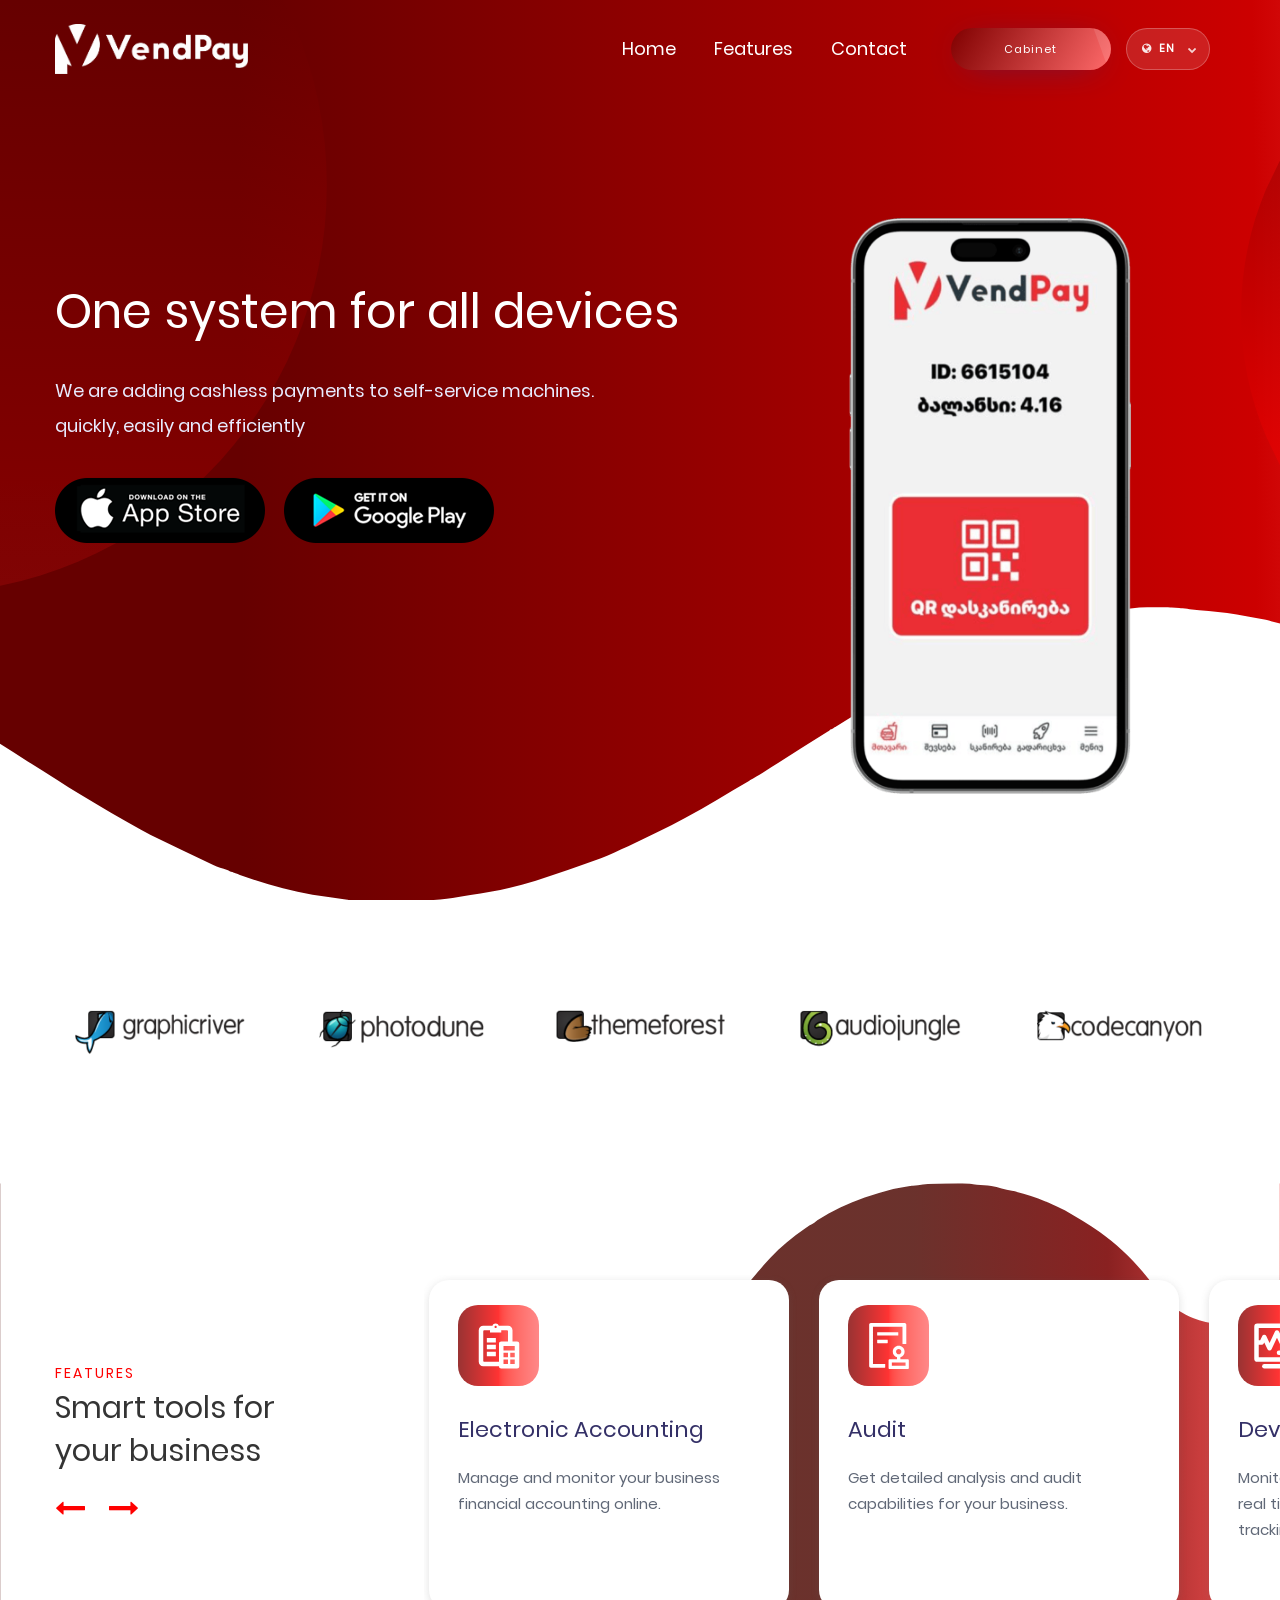
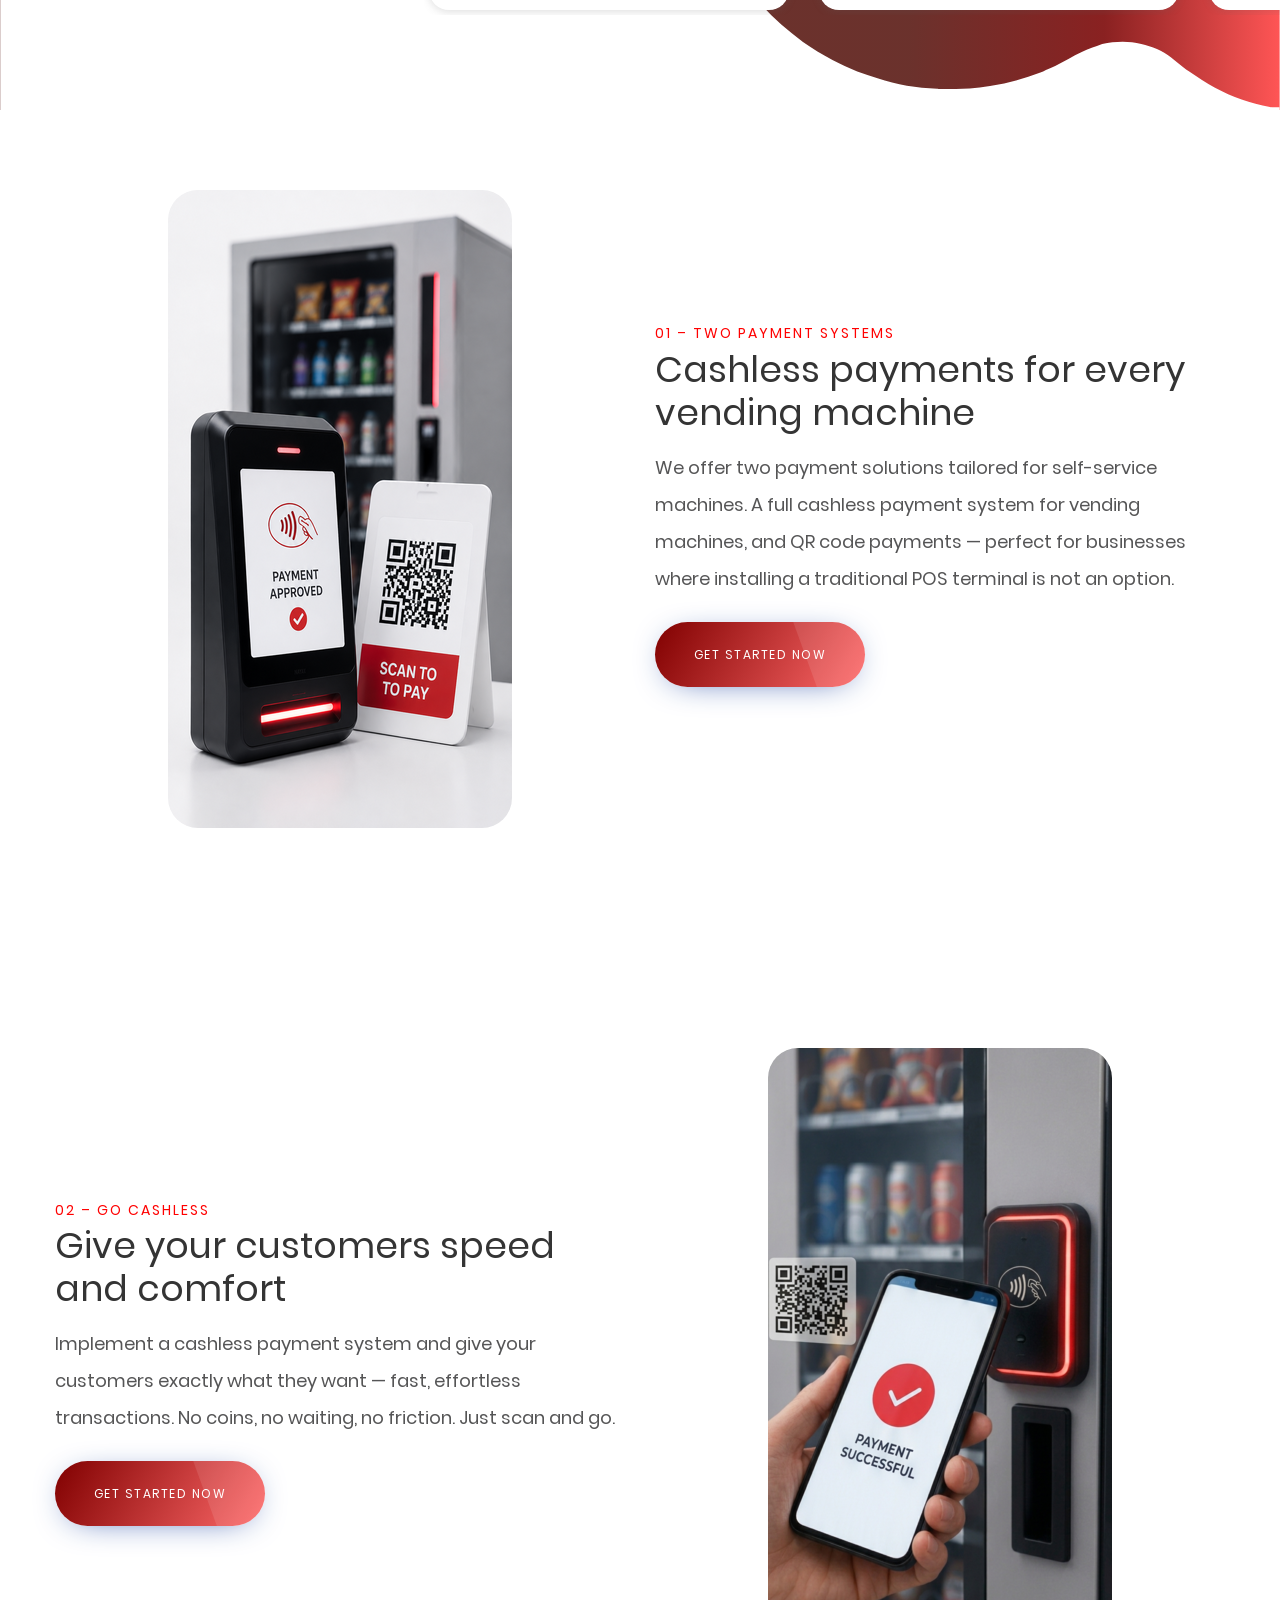
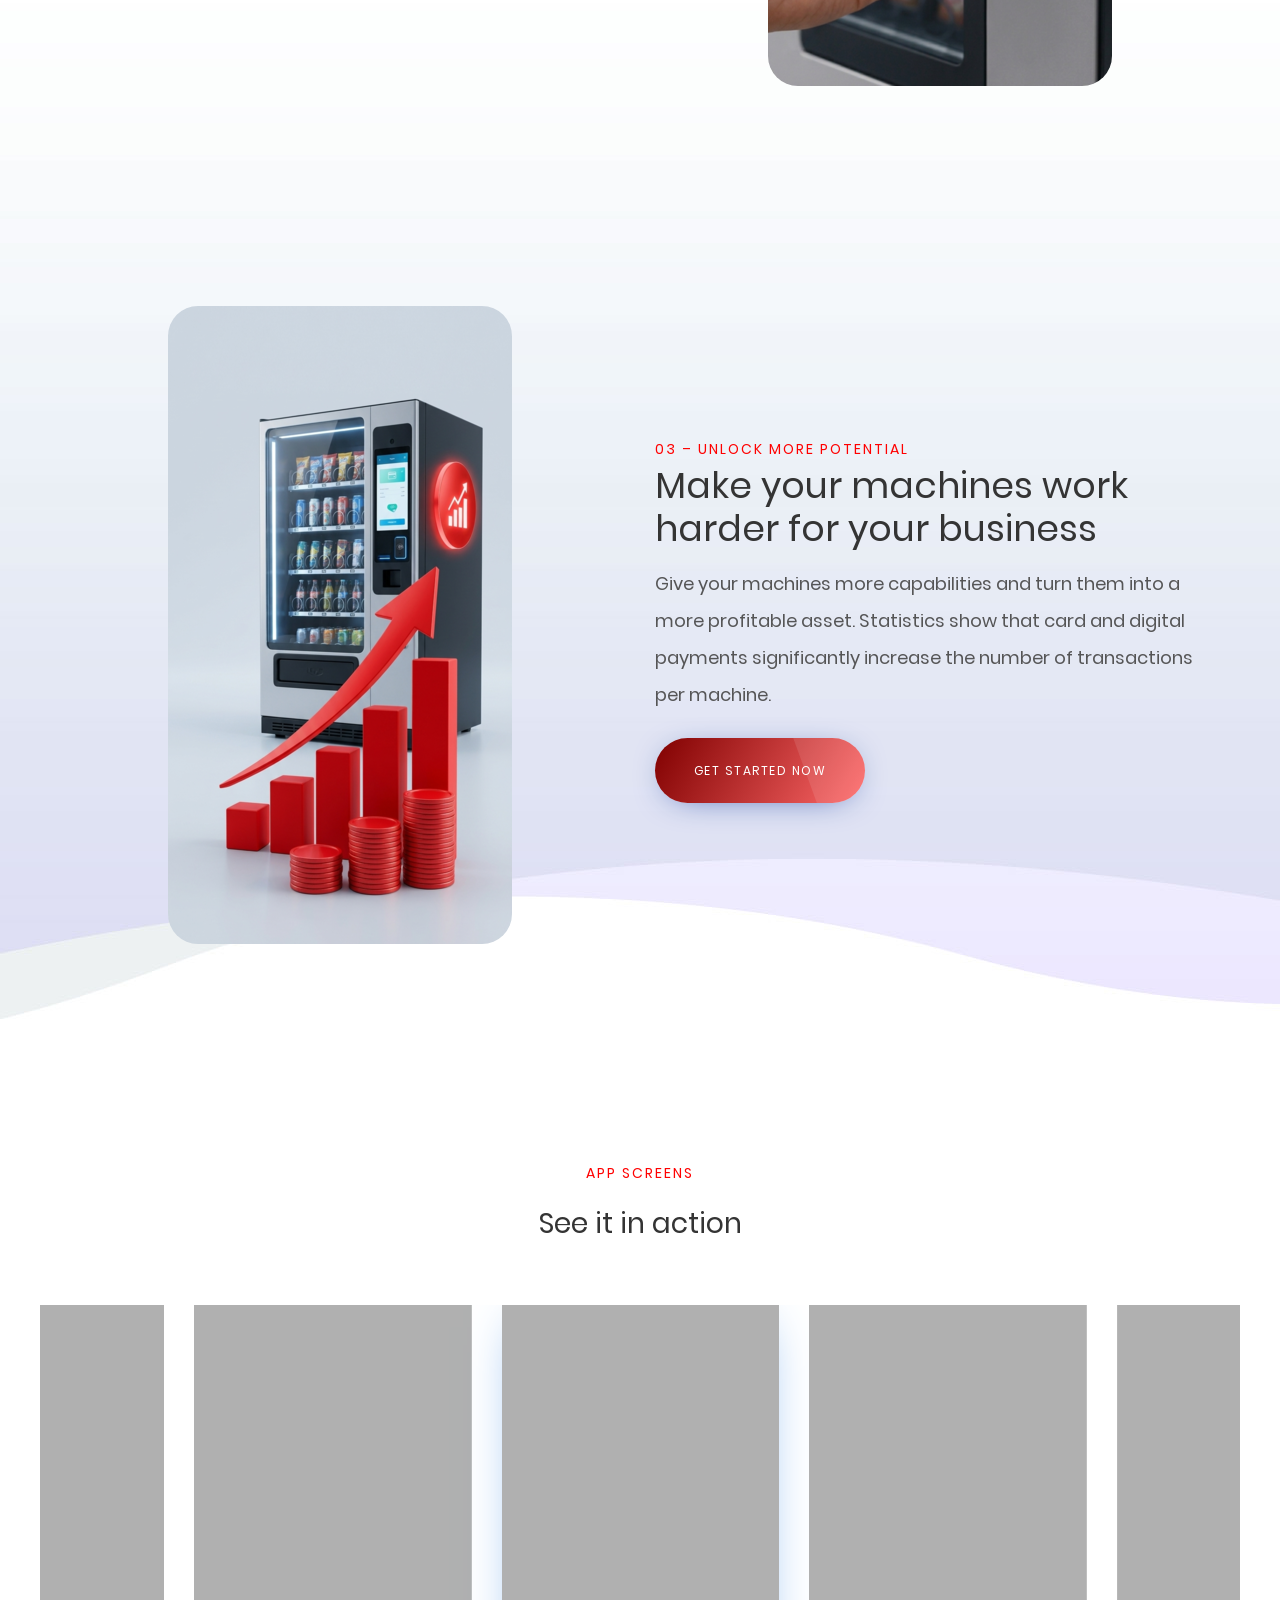
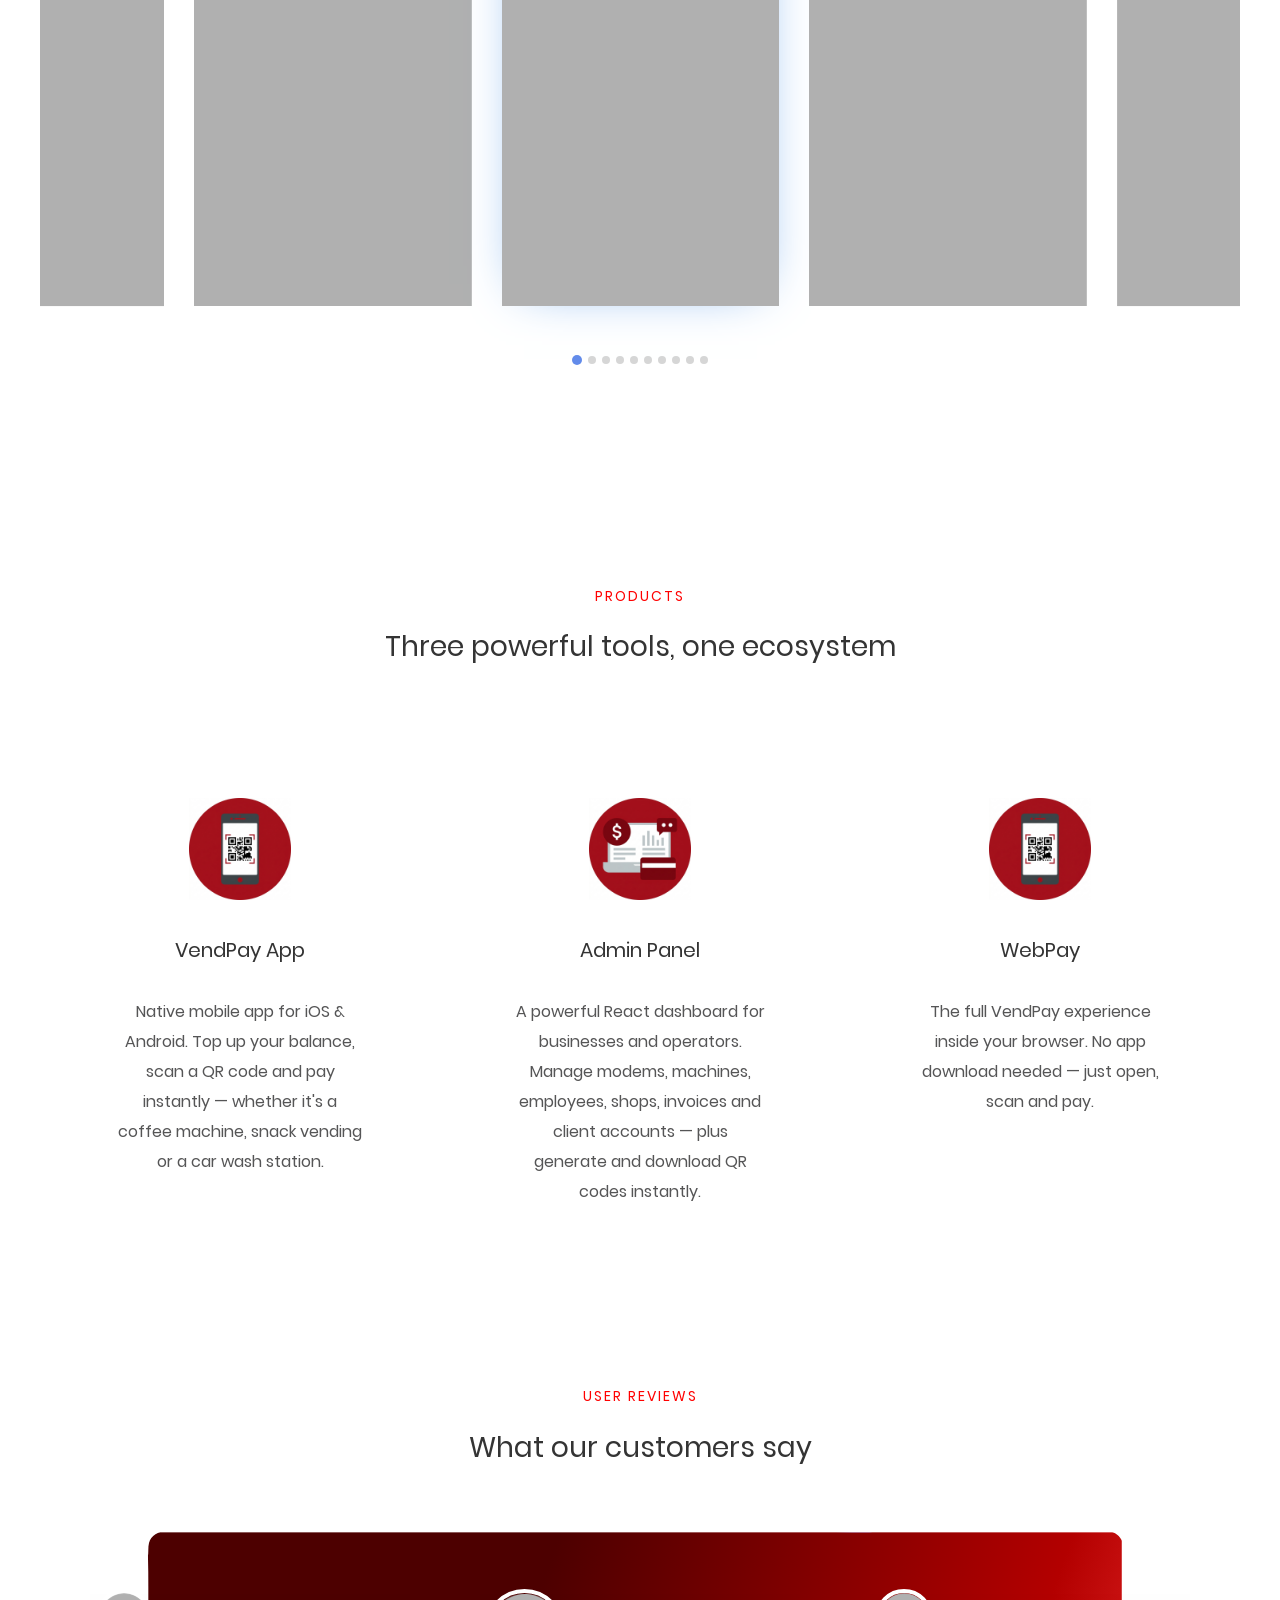
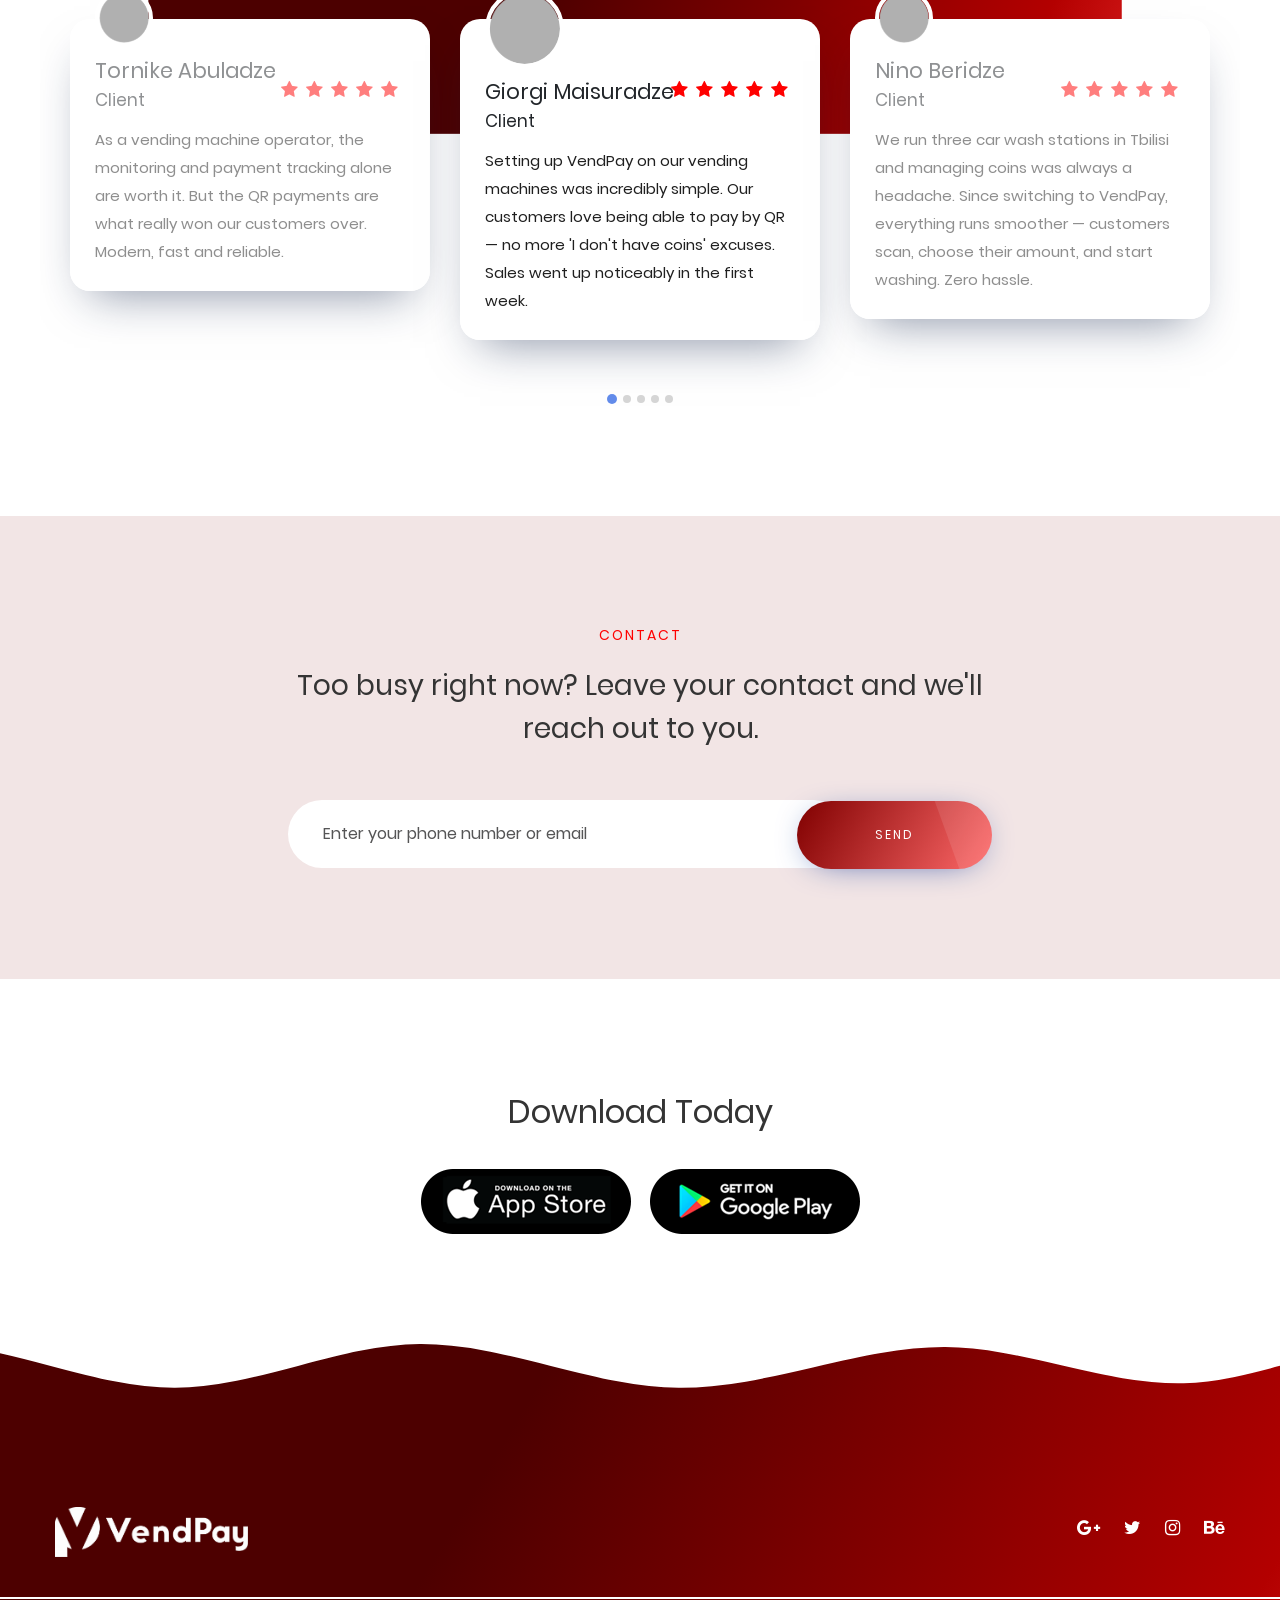
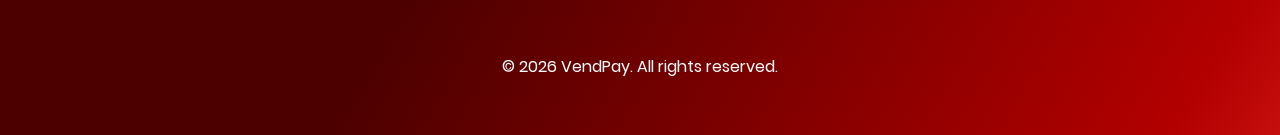
==== index.html @ 08f3f0ac "change featues 2 images" ====
<!DOCTYPE html>
<html lang="en">

<head>
  <!-- Uniocde -->
  <meta charset="utf-8" />
  <!--[if IE]>
      <meta http-equiv="X-UA Compatible" content="IE=edge" />
    <![endif]-->
  <!-- First Mobile Meta -->
  <meta name="viewport" content="width=device-width, initial-scale=1.0" />
  <!-- Pgae Description -->
  <meta name="description" content="VendPay portfolio Template" />
  <!-- Page Kewords -->
  <meta name="keywords" content="VendPay" />
  <!-- Site Author -->
  <meta name="author" content="VendPay" />
  <!-- Title -->
  <title>VendPay</title>
  <!-- Favicon -->
  <link rel="shortcut icon" href="assets/images/favicon.png" />
  <!-- Bootstrap 4 -->
  <link rel="stylesheet" href="assets/css/bootstrap.min.css" type="text/css" />
  <!-- Swiper Slider -->
  <link rel="stylesheet" href="assets/css/swiper.min.css" type="text/css" />
  <!-- Fonts -->
  <link rel="stylesheet" href="assets/fonts/fontawesome/font-awesome.min.css" />

  <link rel="preconnect" href="https://fonts.googleapis.com" />
  <link rel="preconnect" href="https://fonts.gstatic.com" crossorigin />
  <link
    href="https://fonts.googleapis.com/css2?family=Noto+Sans+Georgian:wght@100;200;300;400;500;600;700;800;900&display=swap"
    rel="stylesheet" />

  <!-- OWL Carousel -->
  <link rel="stylesheet" href="assets/css/owl.carousel.min.css" type="text/css" />
  <link rel="stylesheet" href="assets/css/owl.theme.default.min.css" type="text/css" />
  <!-- CSS Animate -->
  <link rel="stylesheet" href="assets/css/animate.min.css" type="text/css" />
  <!-- Style -->
  <link rel="stylesheet" href="assets/css/style.css" type="text/css" />
</head>

<body>
  <!-- Section Preloader -->
  <div id="section-preloader">
    <div class="boxes">
      <div class="box">
        <div></div>
        <div></div>
        <div></div>
        <div></div>
      </div>
      <div class="box">
        <div></div>
        <div></div>
        <div></div>
        <div></div>
      </div>
      <div class="box">
        <div></div>
        <div></div>
        <div></div>
        <div></div>
      </div>
      <div class="box">
        <div></div>
        <div></div>
        <div></div>
        <div></div>
      </div>
    </div>
    <p>LOADING . . .</p>
  </div>
  <!-- /.Section Preloader -->
  <!-- Section Navbar -->
  <nav class="navbar-1 navbar navbar-expand-lg">
    <div class="container navbar-container">
      <a class="navbar-brand" href="index.html"><img src="assets/images/logo.png" class="logo" alt="VendPay" /></a>
      <div class="collapse navbar-collapse" id="navbarSupportedContent">
        <ul class="navbar-nav ml-auto">
          <li class="nav-item">
            <a href="index.html" class="nav-link scroll-down" data-translate="home">Home</a>
          </li>
          <li class="nav-item">
            <a href="#section-features1" class="nav-link scroll-down" data-translate="features">Features</a>
          </li>
          <li class="nav-item">
            <a href="Contact.html" class="nav-link" data-translate="contact">Contact</a>
          </li>
        </ul>
      </div>

      <a href="#" class="btn-1 shadow1 style3 bgscheme" data-translate="cabinet">Cabinet</a>
      <div class="language-switcher">
        <div class="lang-selector">
          <button class="lang-toggle" type="button" id="languageSelector" aria-haspopup="true" aria-expanded="false">
            <i class="fa fa-globe"></i> <span class="current-lang">EN</span>
            <i class="fa fa-chevron-down lang-arrow"></i>
          </button>
          <div class="lang-menu" aria-labelledby="languageSelector">
            <a class="lang-option" href="#" data-lang="ge">GE</a>
            <a class="lang-option" href="#" data-lang="en">EN</a>
          </div>
        </div>
      </div>
      <button type="button" id="sidebarCollapse" class="navbar-toggler active" data-toggle="collapse"
        data-target="#navbarSupportedContent" aria-controls="navbarSupportedContent" aria-expanded="true"
        aria-label="Toggle navigation">
        <i class="fa fa-bars menu-icon"></i>
        <i class="fa fa-times close-icon"></i>
      </button>
    </div>

    <!-- container -->
  </nav>
  <!-- /.Section Navbar -->
  <!-- Section Slider 1 -->
  <div id="section-slider1">
    <div class="swiper-container">
      <div class="swiper-wrapper d-none">
        <!-- Item -->
        <div class="swiper-slide">
          <div class="slider-content">
            <div class="container">
              <div class="row">
                <div class="left col-12 col-sm-12 col-md-7">
                  <h1 class="ez-animate" data-animation="fadeInLeft" data-translate="hero_headline">
                    One system for all devices
                  </h1>
                  <p class="ez-animate" data-animation="fadeInLeft" data-translate="hero_summary">
                    We are adding cashless payments to self-service machines. quickly, easily and efficiently
                  </p>
                  <ul>
                    <li>
                      <a href="#"><img class="img-fluid ez-animate" src="assets/images/img-appstore.png" alt="VendPay"
                          data-animation="fadeInUp" /></a>
                    </li>
                    <li>
                      <a href="#"><img class="img-fluid ez-animate" src="assets/images/img-googleplay.png" alt="VendPay"
                          data-animation="fadeInUp" /></a>
                    </li>

                  </ul>

                </div>
                <div class="right ez-animate col-12 col-sm-12 col-md-5" data-animation="fadeInRight">
                  <img class="img-fluid" src="assets/images/my-images/hero.png" style="border-radius: 40px;"
                    alt="VendPay" />
                </div>
              </div>
            </div>
          </div>
        </div>
        <!-- /.Item -->
      </div>
    </div>
  </div>
  <!-- /.Section Slider 1 -->
  <!-- Section Clients 1 -->
  <div id="section-clients1">
    <div class="container">
      <div class="row">
        <!-- Item -->
        <div class="item col">
          <a href="#"><img src="assets/images/img-client1.png" alt="VendPay" /></a>
        </div>
        <!-- /.Item -->
        <!-- Item -->
        <div class="item col">
          <a href="#"><img src="assets/images/img-client2.png" alt="VendPay" /></a>
        </div>
        <!-- /.Item -->
        <!-- Item -->
        <div class="item col">
          <a href="#"><img src="assets/images/img-client3.png" alt="VendPay" /></a>
        </div>
        <!-- /.Item -->
        <!-- Item -->
        <div class="item col">
          <a href="#"><img src="assets/images/img-client4.png" alt="VendPay" /></a>
        </div>
        <!-- /.Item -->
        <!-- Item -->
        <div class="item col">
          <a href="#"><img src="assets/images/img-client5.png" alt="VendPay" /></a>
        </div>
        <!-- /.Item -->
      </div>
    </div>
  </div>
  <!-- /.Section Clients 1 -->
  <!-- Section Features 1 -->
  <div id="section-features1">
    <div class="container">
      <div class="row">
        <div class="left">
          <h6 class="clscheme" data-translate="features_section_label">
            Powerful Features
          </h6>
          <h2 data-translate="features_section_title">
            Everything You Need for Smart Business Management
          </h2>
          <ul>
            <li><i class="fa fa-long-arrow-left clscheme"></i></li>
            <li><i class="fa fa-long-arrow-right clscheme"></i></li>
          </ul>
        </div>
        <div class="right">
          <div class="swiper-container features1">
            <div class="swiper-wrapper">
              <!-- Item -->
              <div class="swiper-slide">
                <div class="item">
                  <div class="icon">
                    <img src="assets/images/features/feature1.svg" alt="VendPay" />
                  </div>
                  <h3 data-translate="features_headline">Electronic Accounting</h3>
                  <p data-translate="features_summary">
                    Manage and monitor your business financial accounting online.
                  </p>
                </div>
              </div>
              <!-- /.Item -->
              <!-- Item -->
              <div class="swiper-slide">
                <div class="item">
                  <div class="icon">
                    <img src="assets/images/features/feature2.svg" alt="VendPay" />
                  </div>
                  <h3 data-translate="features_headline2">Audit</h3>
                  <p data-translate="features_summary2">
                    Get detailed analysis and audit capabilities for your business.
                  </p>
                </div>
              </div>
              <!-- /.Item -->
              <!-- Item -->
              <div class="swiper-slide">
                <div class="item">
                  <div class="icon">
                    <img src="assets/images/features/feature3.svg" alt="VendPay" />
                  </div>
                  <h3 data-translate="features_headline3">Device Monitoring</h3>
                  <p data-translate="features_summary3">
                    Monitor device activity and status in real time, including power on/off
                    tracking and system performance.
                  </p>
                </div>
              </div>
              <!-- /.Item -->
              <!-- Item -->
              <div class="swiper-slide">
                <div class="item">
                  <div class="icon">
                    <img src="assets/images/features/feature4.svg" alt="VendPay" />
                  </div>
                  <h3 data-translate="features_headline4">Sales & Inventory Control</h3>
                  <p data-translate="features_summary4">
                    Track sales, transactions, stock levels, and balance management for
                    vending and other business systems.
                  </p>
                </div>
              </div>
              <!-- /.Item -->
              <!-- Item -->
              <div class="swiper-slide">
                <div class="item">
                  <div class="icon">
                    <img src="assets/images/features/feature5.svg" alt="VendPay" />
                  </div>
                  <h3 data-translate="features_headline5">
                    Remote Management & Analytics
                  </h3>
                  <p data-translate="features_summary5">
                    Detect errors, manage devices remotely, and access detailed analytics for
                    smarter business decisions.
                  </p>
                </div>
              </div>
              <!-- /.Item -->
              <!-- Item -->
              <div class="swiper-slide">
                <div class="item">
                  <div class="icon">
                    <img src="assets/images/features/feature6.svg" alt="VendPay" />
                  </div>
                  <h3 data-translate="features_headline6">TBC Bank POS terminal</h3>
                  <p data-translate="features_summary6">
                    Get detailed analysis and audit capabilities for your business.
                  </p>
                </div>
              </div>
              <!-- /.Item -->
            </div>
          </div>
        </div>
      </div>
    </div>
  </div>
  <!-- /.Section Features 1 -->
  <!-- Features Wrap -->
  <div class="features-wrap">

    <!-- Section Features 1 -->
    <div id="section-features2">
      <div class="container">
        <div class="row">
          <div class="left col-sm-12 col-md-6">
            <div class="img-container">
              <img class="img-fluid ez-animate" src="assets/images/priorities/priority1.png" alt="VendPay"
                data-animation="fadeInLeft" />
            </div>
          </div>
          <div class="right my-auto col-sm-12 col-md-6">
            <h6 class="clscheme" data-translate="feature_block1_label">01 – Two Payment Systems</h6>
            <h2 data-translate="feature_block1_title">Cashless payments for every vending machine</h2>
            <p data-translate="feature_block1_text">
              We offer two payment solutions tailored for self-service machines. A full cashless payment system for
              vending machines, and QR code payments — perfect for businesses where installing a traditional POS
              terminal is not an option.
            </p>
            <a href="#" class="btn-2 shadow1 style3 bgscheme" data-translate="feature_block1_btn">GET STARTED NOW</a>
          </div>
        </div>
      </div>
    </div>
    <!-- /.Section Features 1 -->

    <!-- Section Features 2 -->
    <div class="section-features2">
      <div class="container">
        <div class="row">
          <div class="right my-auto col-sm-12 col-md-6">
            <h6 class="clscheme" data-translate="feature_block2_label">02 – Go Cashless</h6>
            <h2 data-translate="feature_block2_title">Give your customers speed and comfort</h2>
            <p data-translate="feature_block2_text">
              Implement a cashless payment system and give your customers exactly what they want — fast, effortless
              transactions. No coins, no waiting, no friction. Just scan and go.
            </p>
            <a href="#" class="btn-2 shadow1 style3 bgscheme" data-translate="feature_block2_btn">GET STARTED NOW</a>
          </div>
          <div class="left col-sm-12 col-md-6">
            <div class="img-container">
              <img class="img-fluid ez-animate" src="assets/images/priorities/priority2.png" alt="VendPay"
                data-animation="fadeInRight" />
            </div>
          </div>
        </div>
      </div>
    </div>
    <!-- /.Section Features 2 -->

    <!-- Section Features 3 -->
    <div id="section-features2">
      <div class="container">
        <div class="row">
          <div class="left col-sm-12 col-md-6">
            <div class="img-container">
              <img class="img-fluid ez-animate" src="assets/images/priorities/priority3.png" alt="VendPay"
                data-animation="fadeInLeft" />
            </div>
          </div>
          <div class="right my-auto col-sm-12 col-md-6">
            <h6 class="clscheme" data-translate="feature_block3_label">03 – Unlock More Potential</h6>
            <h2 data-translate="feature_block3_title">Make your machines work harder for your business</h2>
            <p data-translate="feature_block3_text">
              Give your machines more capabilities and turn them into a more profitable asset. Statistics show that card
              and digital payments significantly increase the number of transactions per machine.
            </p>
            <a href="#" class="btn-2 shadow1 style3 bgscheme" data-translate="feature_block3_btn">GET STARTED NOW</a>
          </div>
        </div>
      </div>
    </div>
    <!-- /.Section Features 3 -->

  </div>
  <!-- /.Features Wrap -->
  <!-- Section APP Screen 1 -->
  <div id="section-appscreen1">
    <div class="container">
      <div class="row">
        <div class="title1 col-12">
          <h6 class="clscheme" data-translate="app_screen_label">APP SCREENS</h6>
          <h2 data-translate="app_screen_title">See it in action</h2>
        </div>
      </div>
    </div>
    <div class="container appscreen1">
      <div class="row">
        <div class="owl-carousel owl-theme">
          <!-- Item -->
          <div class="item">
            <img class="img-fluid" src="assets/images/img-screen1.jpg" alt="VendPay" />
          </div>
          <!-- /.Item -->
          <!-- Item -->
          <div class="item">
            <img class="img-fluid" src="assets/images/img-screen2.jpg" alt="VendPay" />
          </div>
          <!-- /.Item -->
          <!-- Item -->
          <div class="item">
            <img class="img-fluid" src="assets/images/img-screen3.jpg" alt="VendPay" />
          </div>
          <!-- /.Item -->
          <!-- Item -->
          <div class="item">
            <img class="img-fluid" src="assets/images/img-screen4.jpg" alt="VendPay" />
          </div>
          <!-- /.Item -->
          <!-- Item -->
          <div class="item">
            <img class="img-fluid" src="assets/images/img-screen5.jpg" alt="VendPay" />
          </div>
          <!-- /.Item -->
          <!-- Item -->
          <div class="item">
            <img class="img-fluid" src="assets/images/img-screen1.jpg" alt="VendPay" />
          </div>
          <!-- /.Item -->
          <!-- Item -->
          <div class="item">
            <img class="img-fluid" src="assets/images/img-screen1.jpg" alt="VendPay" />
          </div>
          <!-- /.Item -->
          <!-- Item -->
          <div class="item">
            <img class="img-fluid" src="assets/images/img-screen2.jpg" alt="VendPay" />
          </div>
          <!-- /.Item -->
          <!-- Item -->
          <div class="item">
            <img class="img-fluid" src="assets/images/img-screen3.jpg" alt="VendPay" />
          </div>
          <!-- /.Item -->
          <!-- Item -->
          <div class="item">
            <img class="img-fluid" src="assets/images/img-screen4.jpg" alt="VendPay" />
          </div>
          <!-- /.Item -->
        </div>
        <!-- Add Pagination -->
        <div class="swiper-pagination"></div>
      </div>
    </div>
  </div>
  <!-- /.Section APP Sreen 1 -->

  <!-- Section Features 3 -->
  <div id="section-features3">
    <div class="container">
      <div class="row">
        <div class="title1 col-12">
          <h6 class="clscheme" data-translate="features3_label">PRODUCTS</h6>
          <h2 data-translate="features3_title">Three powerful tools, one ecosystem</h2>
        </div>

        <!-- Item -->
        <div class="item col-sm-12 col-md-4">
          <img src="assets/images/features2/feature2_1.png" alt="VendPay" />
          <h4 data-translate="features3_headline1">VendPay App</h4>
          <p data-translate="features3_summary1">
            Native mobile app for iOS & Android. Top up your balance, scan a QR code and pay instantly — whether it's a
            coffee machine, snack vending or a car wash station.
          </p>
        </div>
        <!-- /.Item -->

        <!-- Item -->
        <div class="item col-sm-12 col-md-4">
          <img src="assets/images/features2/feature2_2.png" alt="VendPay" />
          <h4 data-translate="features3_headline3">Admin Panel</h4>
          <p data-translate="features3_summary3">
            A powerful React dashboard for businesses and operators. Manage modems, machines, employees, shops, invoices
            and client accounts — plus generate and download QR codes instantly.
          </p>
        </div>
        <!-- /.Item -->

        <!-- Item -->
        <div class="item col-sm-12 col-md-4">
          <img src="assets/images/features2/feature2_1.png" alt="VendPay" />
          <h4 data-translate="features3_headline2">WebPay</h4>
          <p data-translate="features3_summary2">
            The full VendPay experience inside your browser. No app download needed — just open, scan and pay. Built
            with React for a fast, seamless experience on any device.
          </p>
        </div>
        <!-- /.Item -->
      </div>
    </div>
  </div>
  <!-- /.Section Features 3 -->

  <!-- Section Testimonial 1 -->
  <div id="section-testimonial1">
    <div class="container">
      <div class="row">
        <div class="title1 col-12">
          <h6 class="clscheme" data-translate="reviews_label">USER REVIEWS</h6>
          <h2 data-translate="reviews_title">What our customers say</h2>
        </div>
      </div>
    </div>
    <div class="container testimonial1">
      <img class="img-fluid bg-testimonial" src="assets/images/my-images/bg-testimonial1.svg" alt="VendPay" />
      <div class="row">
        <div class="owl-carousel owl-theme">

          <!-- Item 1 -->
          <div class="item">
            <img src="assets/images/img-testimonial1.png" alt="VendPay" />
            <h3 data-translate="review1_name">Giorgi Maisuradze</h3>
            <h4 data-translate="review_role">Client</h4>
            <ul>
              <li><i class="fa fa-star"></i></li>
              <li><i class="fa fa-star"></i></li>
              <li><i class="fa fa-star"></i></li>
              <li><i class="fa fa-star"></i></li>
              <li><i class="fa fa-star"></i></li>
            </ul>
            <p data-translate="review1_text">Setting up VendPay on our vending machines was incredibly simple. Our
              customers love being able to pay by QR — no more 'I don't have coins' excuses. Sales went up noticeably in
              the first week.</p>
          </div>

          <!-- Item 2 -->
          <div class="item">
            <img src="assets/images/img-testimonial2.png" alt="VendPay" />
            <h3 data-translate="review2_name">Nino Beridze</h3>
            <h4 data-translate="review_role">Client</h4>
            <ul>
              <li><i class="fa fa-star"></i></li>
              <li><i class="fa fa-star"></i></li>
              <li><i class="fa fa-star"></i></li>
              <li><i class="fa fa-star"></i></li>
              <li><i class="fa fa-star"></i></li>
            </ul>
            <p data-translate="review2_text">We run three car wash stations in Tbilisi and managing coins was always a
              headache. Since switching to VendPay, everything runs smoother — customers scan, choose their amount, and
              start washing. Zero hassle.</p>
          </div>

          <!-- Item 3 -->
          <div class="item">
            <img src="assets/images/img-testimonial3.png" alt="VendPay" />
            <h3 data-translate="review3_name">Lasha Kvaratskhelia</h3>
            <h4 data-translate="review_role">Client</h4>
            <ul>
              <li><i class="fa fa-star"></i></li>
              <li><i class="fa fa-star"></i></li>
              <li><i class="fa fa-star"></i></li>
              <li><i class="fa fa-star"></i></li>
              <li><i class="fa fa-star"></i></li>
            </ul>
            <p data-translate="review3_text">Our coffee machine now accepts QR payments and it has made a huge
              difference. Customers don't walk away just because they're out of change. Really happy with how easy the
              whole system is.</p>
          </div>

          <!-- Item 4 -->
          <div class="item">
            <img src="assets/images/img-testimonial1.png" alt="VendPay" />
            <h3 data-translate="review4_name">Mariam Janjgava</h3>
            <h4 data-translate="review_role">Client</h4>
            <ul>
              <li><i class="fa fa-star"></i></li>
              <li><i class="fa fa-star"></i></li>
              <li><i class="fa fa-star"></i></li>
              <li><i class="fa fa-star"></i></li>
              <li><i class="fa fa-star"></i></li>
            </ul>
            <p data-translate="review4_text">I use the car wash at least twice a week. Having VendPay means I never need
              to carry coins anymore. I just scan, pick how much I need, and I'm done. Genuinely love it.</p>
          </div>

          <!-- Item 5 -->
          <div class="item">
            <img src="assets/images/img-testimonial2.png" alt="VendPay" />
            <h3 data-translate="review5_name">Tornike Abuladze</h3>
            <h4 data-translate="review_role">Client</h4>
            <ul>
              <li><i class="fa fa-star"></i></li>
              <li><i class="fa fa-star"></i></li>
              <li><i class="fa fa-star"></i></li>
              <li><i class="fa fa-star"></i></li>
              <li><i class="fa fa-star"></i></li>
            </ul>
            <p data-translate="review5_text">As a vending machine operator, the monitoring and payment tracking alone
              are worth it. But the QR payments are what really won our customers over. Modern, fast and reliable.</p>
          </div>

        </div>
      </div>
    </div>
  </div>
  <!-- /.Section Testimonial 1 -->
  <!-- Section Subscribe 1 -->
  <div id="section-subscribe1">
    <div class="container">
      <div class="row">
        <div class="title1 col-12">
          <h6 class="clscheme" data-translate="subscribe_label">CONTACT</h6>
          <h2 data-translate="subscribe_title">Too busy right now? Leave your contact and we'll reach out to you.</h2>
        </div>
        <div class="form col-12 ez-animate" data-animation="fadeInUp">
          <form action="#" id="SubscribeForm">
            <input type="text" name="contact" data-translate-placeholder="subscribe_placeholder"
              placeholder="Enter your phone number or email" required="" />
            <button type="submit" class="shadow1 bgscheme" data-translate="subscribe_button">
              SEND
            </button>
          </form>
        </div>
      </div>
    </div>
  </div>
  <!-- /.Section Subscribe 1 -->
  <!-- Section Download 1 -->
  <div id="section-download1">
    <div class="container">
      <div class="row">
        <div class="col-12">
          <h1 data-translate="download_title">Download Today</h1>
          <ul>
            <li>
              <a href="#">
                <img class="img-fluid ez-animate" src="assets/images/img-appstore.png" alt="VendPay"
                  data-animation="fadeInUp" />
              </a>
            </li>
            <li>
              <a href="#">
                <img class="img-fluid ez-animate" src="assets/images/img-googleplay.png" alt="VendPay"
                  data-animation="fadeInUp" />
              </a>
            </li>
          </ul>
        </div>
      </div>
    </div>
  </div>
  <!-- /.Section Download 1 -->
  <!-- Section Footer -->
  <div id="section-footer">
    <div class="container">
      <div class="footer-widget">
        <div class="row">
          <div class="left col-md-6">
            <a href="index.html"><img src="assets/images/logo.png" class="logo" alt="VendPay" /></a>
          </div>
          <div class="right col-md-6">
            <div class="social-links">
              <a href="#"><i class="fa fa-google-plus fa-lg"></i></a>
              <a href="#"><i class="fa fa-twitter fa-lg"></i></a>
              <a href="#"><i class="fa fa-instagram fa-lg"></i></a>
              <a href="#"><i class="fa fa-behance fa-lg"></i></a>
            </div>
          </div>
        </div>
      </div>
    </div>
    <div class="footer-copyright container-fluid">
      <div class="col-12">
        <p data-translate="copyright">© 2025 VendPay. All rights reserved.</p>
      </div>
    </div>
  </div>
  <!-- /.Section Footer -->

  <!-- Javascript Files -->
  <script src="assets/js/jquery.min.js"></script>
  <!-- Bootstrap -->
  <script src="assets/js/bootstrap.min.js"></script>
  <!-- Swiper Slider -->
  <script src="assets/js/swiper.min.js"></script>
  <!-- OWL Carousel -->
  <script src="assets/js/owl.carousel.min.js"></script>
  <!-- Waypoint -->
  <script src="assets/js/jquery.waypoints.min.js"></script>
  <!-- Easy Waypoint -->
  <script src="assets/js/easy-waypoint-animate.js"></script>
  <!-- Messages / Translations -->
  <script src="assets/js/messages/messages.js"></script>
  <!-- Scripts -->
  <script src="assets/js/scripts.js"></script>
  <!-- Carousel Features 1 -->
  <script src="assets/js/carousel-features1.js"></script>
  <!-- Carousel App Screen 1 -->
  <script src="assets/js/carousel-appscreen1.js"></script>
  <!-- Carousel Testimonial 1 -->
  <script src="assets/js/carousel-testimonial1.js"></script>
</body>

</html>
---- assets/css/style.css ----
/* ==============================================================

Theme Name	: Appcraft HTML
Theme URI	: Minimal Themes
Author		: Minimal Themes
Author URI	: https://themeforest.net/user/minimalthemes
Description	: Responsive Portfolio Template
Version		: 1.0.0

=================================================================
*                     ~TABLE OF CONTENTS~                       *
=================================================================
01. FONTS INSTALLER
    1.1 Poppins
    1.2 Open Sans

02. GENERAL
	2.1 Social Links
	2.3 Buttons
		2.3.1 Button 1
		2.3.2 Button 2
		
	2.4 Margin & Padding & Space & Shadow
	2.5 Titles
		2.5.1 Title1
		
	2.6 Backgrounds
		2.6.1 Background 1
	2.7 Section Preloader

03. SECTION HEADER
	3.1 Navigation 1
	3.2 Sticky Menu
	3.3 Burger Menu
	3.4 Section Subheader 1

04. SECTION CONTENTS
	4.1 SECTION SLIDER
		4.1.1 Slider 1
		4.1.2 Slider 1
	4.2 SECTION CLIENTS 1
	4.3 SECTION FEATURES 1 
	4.4 SECTION FEATURES 2
	4.5 SECTION APP SCREEN 1
	4.6 SECTION PRICING 1
	4.7 SECTION TESTIMONIAL 1
	4.8 SECTION SUBSCRIBE 1
	4.9 SECTION DOWNLOAD 1
	4.10 SECTION FEATURES 3
	4.12 SECTION CONTACT 1

05. SECTION FOOTER

06. RESPONSIVE

07. COLOR SCHEME
	

*/
/*============================
 *    01. FONTS INSTALLER    *
 *===========================*/
/**
 * 1.1 Poppins
 */
@font-face {
  font-family: "Poppins-Regular";
  src: url("../fonts/poppins/Poppins-Regular.eot");
  src: url("../fonts/poppins/Poppins-Regular.eot?#iefix")
      format("embedded-opentype"),
    url("../fonts/poppins/Poppins-Regular.woff2") format("woff2"),
    url("../fonts/poppins/Poppins-Regular.woff") format("woff"),
    url("../fonts/poppins/Poppins-Regular.ttf") format("truetype"),
    url("../fonts/poppins/Poppins-Regular.svg#Poppins-Regular") format("svg");
  font-weight: normal;
  font-style: normal;
}

@font-face {
  font-family: "Poppins-Medium";
  src: url("../fonts/poppins/Poppins-Medium.eot");
  src: url("../fonts/poppins/Poppins-Medium.eot?#iefix")
      format("embedded-opentype"),
    url("../fonts/poppins/Poppins-Medium.woff2") format("woff2"),
    url("../fonts/poppins/Poppins-Medium.woff") format("woff"),
    url("../fonts/poppins/Poppins-Medium.ttf") format("truetype"),
    url("../fonts/poppins/Poppins-Medium.svg#Poppins-Medium") format("svg");
  font-weight: 500;
  font-style: normal;
}
/**
 * 1.2 Open Sans
 */
@font-face {
  font-family: "OpenSans-Regular";
  src: url("../fonts/opensans/OpenSans-Regular.eot");
  src: url("../fonts/opensans/OpenSans-Regular.eot?#iefix")
      format("embedded-opentype"),
    url("../fonts/opensans/OpenSans-Regular.woff2") format("woff2"),
    url("../fonts/opensans/OpenSans-Regular.woff") format("woff"),
    url("../fonts/opensans/OpenSans-Regular.ttf") format("truetype"),
    url("../fonts/opensans/OpenSans-Regular.svg#OpenSans-Regular") format("svg");
  font-weight: normal;
  font-style: normal;
}
@font-face {
  font-family: "OpenSans-Bold";
  src: url("../fonts/opensans/OpenSans-Bold.eot");
  src: url("../fonts/opensans/OpenSans-Bold.eot?#iefix")
      format("embedded-opentype"),
    url("../fonts/opensans/OpenSans-Bold.woff2") format("woff2"),
    url("../fonts/opensans/OpenSans-Bold.woff") format("woff"),
    url("../fonts/opensans/OpenSans-Bold.ttf") format("truetype"),
    url("../fonts/opensans/OpenSans-Bold.svg#OpenSans-Bold") format("svg");
  font-weight: bold;
  font-style: normal;
}

/*============================
 *        02. GENERAL        *
 *===========================*/

:root {
  --color-one: #800000;
  --color-two: #ff0000;
  --color-three: #ff6a6a;
}

html,
body {
  font-family: "Noto Sans Georgian", "Poppins-Regular", sans-serif;
  height: 100%;
}
body {
  background: #ffffff;
  font-family: "Poppins-Regular", sans-serif;
}

p {
  font-size: 18px;
  font-weight: 300;
  line-height: 26px;
  color: #878787;
}

a,
a:hover,
a:focus {
  color: inherit;
  text-decoration: none;
  outline: 0;
  -webkit-transition: all 0.2s ease-in-out;
  transition: all 0.2s ease-in-out;
}
button,
button:hover,
button:focus {
  text-decoration: none;
  outline: 0;
  -webkit-transition: all 0.2s ease-in-out;
  transition: all 0.2s ease-in-out;
}
input,
textarea,
form-control,
input:hover,
textarea:hover,
form-control:hover,
input:focus,
textarea:focus,
form-control:focus {
  outline: 0 !important;
  border: none !important;
  box-shadow: none !important;
  -webkit-box-shadow: none !important;
  -moz-box-shadow: none !important;
  -moz-transition: none !important;
  -webkit-transition: none !important;
}
h1,
h2,
h3,
h4,
h5,
h6 {
  margin-bottom: 0;
  font-family: inherit;
  font-weight: normal;
  line-height: 1.3;
  color: inherit;
}
.lh0 {
  line-height: 0;
}
.container-fluid {
  padding: 0;
}
[class^="flaticon-"]:before,
[class*=" flaticon-"]:before,
[class^="flaticon-"]:after,
[class*=" flaticon-"]:after {
  margin: 0;
}
.f-none {
  display: none !important;
}
#main-content {
  height: 100%;
  width: calc(100% - 43.3%);
  min-height: 100vh;
  transition: all 0.4s;
  top: 0;
  left: 0;
}
.main-wrapper {
  height: 100%;
}
#main-content.active {
  width: 100%;
}
.c-yellow {
  color: #d0bb79 !important;
}
.mw-100 {
  max-width: 100% !important;
}
.fl {
  float: left;
}
.fr {
  float: right;
}
/**
 * 2.1 Social Links
 */
.social-links a {
  text-align: center;
  display: inline-block;
  margin-left: 20px; /*space between*/
  -webkit-transition: all 0.2s ease-in-out;
  transition: all 0.2s ease-in-out;
}
.social-links a i {
  font-size: 18px;
  line-height: 43px;
  color: #ffffff;
  -webkit-transition: all 0.2s ease-in-out;
  transition: all 0.2s ease-in-out;
}
.social-links a:hover {
  text-decoration: none;
  box-shadow: none;
  -webkit-transition: all 0.2s ease-in-out;
  transition: all 0.2s ease-in-out;
}
.social-links a:hover i {
  color: #343434;
  transition: all 0.2s ease-in-out;
}

.socials-header {
  margin-bottom: 50px;
}

/**
 * 2.3 Buttons
 */
/* 2.3.1 Button 1 */
.btn-1,
.btn-1:focus {
  font-size: 12px;
  color: #ffffff;
  border-radius: 30px;
  width: 100%;
  max-width: 202px;
  height: 52px;
  text-align: center;
  line-height: 52px;
  letter-spacing: 1.5px;
  display: inline-block;
  /**/
  position: relative;
  overflow: hidden;
}
.btn-1:hover {
  color: #ffffff;
  /*opacity: 0.9;*/
}

.btn-1.style3:after {
  content: "";
  width: 100%;
  height: 100%;
  background: rgba(255, 255, 255, 0.1);
  position: absolute;
  top: 0;
  z-index: 9;
  right: -150px;
  display: inline-block;
  transform: skew(20deg, 0deg);
  -webkit-transition: all 0.2s ease-in-out;
  transition: all 0.2s ease-in-out;
}
.btn-1.style3:hover:after {
  right: -110px;
  -webkit-transition: all 0.2s ease-in-out;
  transition: all 0.2s ease-in-out;
}

/* 2.3.2 Button 2 */
.btn-2,
.btn-2:focus {
  font-size: 12px;
  color: #ffffff;
  border-radius: 40px;
  width: 100%;
  max-width: 210px;
  height: 65px;
  text-align: center;
  line-height: 65px;
  letter-spacing: 1.5px;
  display: inline-block;
  position: relative;
  overflow: hidden;
}
.btn-2:hover {
  color: #ffffff;
  /*opacity: 0.9;*/
}

.btn-2.style3:after {
  content: "";
  width: 100%;
  height: 100%;
  background: rgba(255, 255, 255, 0.1);
  position: absolute;
  top: 0;
  z-index: 9;
  right: -150px;
  display: inline-block;
  transform: skew(20deg, 0deg);
  -webkit-transition: all 0.2s ease-in-out;
  transition: all 0.2s ease-in-out;
}
.btn-2.style3:hover:after {
  right: -110px;
  -webkit-transition: all 0.2s ease-in-out;
  transition: all 0.2s ease-in-out;
}

/**
 * 2.4 Margin & Padding & Space & Shadows
 */
.m-bot0 {
  margin-bottom: 0 !important;
}
.m-bot80 {
  margin-bottom: 80px;
}
.m-bot43 {
  margin-bottom: 43px !important;
}
.m-bot-15 {
  margin-bottom: -15px !important;
}
.m-top-15 {
  margin-top: -15px !important;
}
.m-top-25 {
  margin-top: -25px !important;
}

.p-bot20 {
  padding-bottom: 20px !important;
}
.p-bot89 {
  padding-bottom: 89px !important;
}
.cmz-top65 {
  padding-top: 65px !important;
}
.cmz-top80 {
  padding-top: 85px !important;
}
.cmz-top85 {
  padding-top: 85px !important;
}

.shadow1 {
  box-shadow: 0 5px 35px -16px #11399c;
}

/**
 * 2.5 Titles
 */
/* 2.5.1 Title1 */
.title1 {
  text-align: center;
  margin-bottom: 40px;
}
.title1 h6 {
  font-size: 14px;
  letter-spacing: 2px;
  text-transform: uppercase;
  margin-bottom: 5px;
}
.title1 h2 {
  font-size: 28px;
  color: #343434;
  line-height: 43px;
  margin-bottom: 20px;
  max-width: 60vw;
  text-align: center;
  margin: 20px auto;
}
/**
 * 2.6 Backgrounds
 */
/* 2.6.1 Background 1 */
.background1 {
  background: #f5fafc !important;
}

/**
 * 2.7 Section Preloader
 */
#section-preloader {
  position: fixed;
  width: 100%;
  height: 100%;
  display: -webkit-box;
  display: -ms-flexbox;
  display: flex;
  -webkit-box-pack: center;
  -ms-flex-pack: center;
  justify-content: center;
  -webkit-box-align: center;
  -ms-flex-align: center;
  align-items: center;
  background: #ffffff;
  z-index: 99999999;
}
/** Animation **/
#section-preloader .boxes {
  --size: 32px;
  --duration: 800ms;
  height: calc(var(--size) * 2);
  width: calc(var(--size) * 3);
  position: relative;
  -webkit-transform-style: preserve-3d;
  transform-style: preserve-3d;
  -webkit-transform-origin: 50% 50%;
  transform-origin: 50% 50%;
  margin-top: calc(var(--size) * 1.5 * -1);
  -webkit-transform: rotateX(60deg) rotateZ(45deg) rotateY(0deg) translateZ(0px);
  transform: rotateX(60deg) rotateZ(45deg) rotateY(0deg) translateZ(0px);
}
#section-preloader .boxes .box {
  width: var(--size);
  height: var(--size);
  top: 0;
  left: 0;
  position: absolute;
  -webkit-transform-style: preserve-3d;
  transform-style: preserve-3d;
}
#section-preloader .boxes .box:nth-child(1) {
  -webkit-transform: translate(100%, 0);
  transform: translate(100%, 0);
  -webkit-animation: box1 var(--duration) linear infinite;
  animation: box1 var(--duration) linear infinite;
}
#section-preloader .boxes .box:nth-child(2) {
  -webkit-transform: translate(0, 100%);
  transform: translate(0, 100%);
  -webkit-animation: box2 var(--duration) linear infinite;
  animation: box2 var(--duration) linear infinite;
}
#section-preloader .boxes .box:nth-child(3) {
  -webkit-transform: translate(100%, 100%);
  transform: translate(100%, 100%);
  -webkit-animation: box3 var(--duration) linear infinite;
  animation: box3 var(--duration) linear infinite;
}
#section-preloader .boxes .box:nth-child(4) {
  -webkit-transform: translate(200%, 0);
  transform: translate(200%, 0);
  -webkit-animation: box4 var(--duration) linear infinite;
  animation: box4 var(--duration) linear infinite;
}
#section-preloader .boxes .box > div {
  --background: var(--color-two);
  --top: auto;
  --right: auto;
  --bottom: auto;
  --left: auto;
  --translateZ: calc(var(--size) / 2);
  --rotateY: 0deg;
  --rotateX: 0deg;
  position: absolute;
  width: 100%;
  height: 100%;
  background: var(--background);
  top: var(--top);
  right: var(--right);
  bottom: var(--bottom);
  left: var(--left);
  -webkit-transform: rotateY(var(--rotateY)) rotateX(var(--rotateX))
    translateZ(var(--translateZ));
  transform: rotateY(var(--rotateY)) rotateX(var(--rotateX))
    translateZ(var(--translateZ));
}
#section-preloader .boxes .box > div:nth-child(1) {
  --top: 0;
  --left: 0;
}
#section-preloader .boxes .box > div:nth-child(2) {
  --background: var(--color-three);
  --right: 0;
  --rotateY: 90deg;
}
#section-preloader .boxes .box > div:nth-child(3) {
  --background: var(--color-one);
  --rotateX: -90deg;
}
#section-preloader .boxes .box > div:nth-child(4) {
  --background: #dbe3f4;
  --top: 0;
  --left: 0;
  --translateZ: calc(var(--size) * 3 * -1);
}

@-webkit-keyframes box1 {
  0%,
  50% {
    -webkit-transform: translate(100%, 0);
    transform: translate(100%, 0);
  }
  100% {
    -webkit-transform: translate(200%, 0);
    transform: translate(200%, 0);
  }
}

@keyframes box1 {
  0%,
  50% {
    -webkit-transform: translate(100%, 0);
    transform: translate(100%, 0);
  }
  100% {
    -webkit-transform: translate(200%, 0);
    transform: translate(200%, 0);
  }
}
@-webkit-keyframes box2 {
  0% {
    -webkit-transform: translate(0, 100%);
    transform: translate(0, 100%);
  }
  50% {
    -webkit-transform: translate(0, 0);
    transform: translate(0, 0);
  }
  100% {
    -webkit-transform: translate(100%, 0);
    transform: translate(100%, 0);
  }
}
@keyframes box2 {
  0% {
    -webkit-transform: translate(0, 100%);
    transform: translate(0, 100%);
  }
  50% {
    -webkit-transform: translate(0, 0);
    transform: translate(0, 0);
  }
  100% {
    -webkit-transform: translate(100%, 0);
    transform: translate(100%, 0);
  }
}
@-webkit-keyframes box3 {
  0%,
  50% {
    -webkit-transform: translate(100%, 100%);
    transform: translate(100%, 100%);
  }
  100% {
    -webkit-transform: translate(0, 100%);
    transform: translate(0, 100%);
  }
}
@keyframes box3 {
  0%,
  50% {
    -webkit-transform: translate(100%, 100%);
    transform: translate(100%, 100%);
  }
  100% {
    -webkit-transform: translate(0, 100%);
    transform: translate(0, 100%);
  }
}
@-webkit-keyframes box4 {
  0% {
    -webkit-transform: translate(200%, 0);
    transform: translate(200%, 0);
  }
  50% {
    -webkit-transform: translate(200%, 100%);
    transform: translate(200%, 100%);
  }
  100% {
    -webkit-transform: translate(100%, 100%);
    transform: translate(100%, 100%);
  }
}
@keyframes box4 {
  0% {
    -webkit-transform: translate(200%, 0);
    transform: translate(200%, 0);
  }
  50% {
    -webkit-transform: translate(200%, 100%);
    transform: translate(200%, 100%);
  }
  100% {
    -webkit-transform: translate(100%, 100%);
    transform: translate(100%, 100%);
  }
}
#section-preloader p {
  margin-left: 25px;
  color: var(--color-one);
}

/*=============================
 *     03. SECTION HEADER     *
 *============================*/

/**
 * 3.1 Navigation
 */
.navbar-1 {
  background-color: transparent;
  z-index: 9;
  position: absolute;
  width: 100%;
  padding: 0;
}

.navbar-1 .dropdown-menu.active {
  display: block;
}
.navbar-1 .dropdown-menu.active.show {
  display: none;
}

.navbar-1 .navbar-toggler:focus {
  outline: 0;
  -webkit-box-shadow: none;
  -moz-box-shadow: none;
  -ms-box-shadow: none;
  -o-box-shadow: none;
  box-shadow: none;
}
.navbar-1 .offcanvas-navbar .nav-item .nav-link {
  padding: 13px 15px !important;
}
.navbar-1 .offcanvas-navbar .cart-quantity {
  position: absolute;
  top: 3px;
  right: 0;
  font-size: 13px;
}
.navbar-1 .offcanvas-navbar .dropdown-menu {
  left: auto;
  right: 0;
  width: 230px;
  padding: 0;
}
.navbar-1 .offcanvas-navbar .dropdown-menu li {
  border-bottom: 1px solid #dddddd;
  padding: 14px;
}
.navbar-1 .offcanvas-navbar .cart-image {
  width: 60px;
  float: left;
  margin-right: 10px;
}
.navbar-1 .offcanvas-navbar .cart-content {
  float: left;
  width: calc(100% - 70px);
}
.navbar-1 .offcanvas-navbar .cart-content h6 {
  margin-bottom: 0;
}
.navbar-1 .offcanvas-navbar .dropdown-toggle::after {
  display: none;
}
.navbar-1 .price {
  font-weight: bold;
  font-size: 18px;
  color: #7aa93c;
}
.navbar-1 .product-dropdown-list li a {
  display: block;
  padding: 10px 0;
  border-bottom: 1px dotted #dddddd;
}
.navbar-1 .product-dropdown-list li:last-child a {
  border-bottom: none;
  padding-bottom: 0;
}
.navbar-1 .dropdown-item {
  padding: 10px;
  border-bottom: none;
}
.navbar-1 .dropdown-item:focus,
.navbar-1 .dropdown-item:hover {
  background: #ffffff;
  color: #3e74f8;
}
.navbar-1 .carousel-control-next,
.navbar-1 .carousel-control-prev {
  opacity: 1;
  color: #ffffff;
}
.navbar-1 .carousel-control-next:hover,
.navbar-1 .carousel-control-prev:hover {
  background-color: transparent !important;
}
.navbar-1 .carousel {
  padding-bottom: 10px;
}
.navbar-1 .dropdown-heading {
  padding-top: 10px;
}
.navbar-1 .navbar-brand {
  color: #265196;
  font-size: 24px;
  font-weight: bold;
}
.navbar-1 .product-dropdown-menu .product-heading {
  color: #265196;
  font-size: 20px;
  font-weight: 600;
}

.navbar-1 .product-dropdown-menu ul li {
  border-bottom: 1px solid #dddddd;
}

.navbar-1 .product-dropdown-menu ul li:last-child {
  border-bottom: none;
}

.navbar-1 .product-dropdown-menu ul li a {
  padding: 10px;
  display: block;
}

.navbar-1 .product-dropdown-menu ul li a:hover {
  color: #3e74f8;
}

.navbar-1 .navbar-nav .nav-item .nav-link {
  color: #ffffff;
  padding: 35px 19px;
  font-size: 18px;
  position: relative;
  display: inline-block;
}
.navbar-1 .navbar-nav .nav-item .nav-link:before {
  content: "";
  width: 0;
  height: 3px;
  background: #ffffff;
  position: absolute;
  bottom: 22px;
  margin: 0 auto;
  left: 0;
  right: 0;
  -webkit-transition: all 0.2s linear;
  -o-transition: all 0.2s linear;
  transition: all 0.2s linear;
}

.navbar-1 .navbar-nav .nav-item .dropdown-toggle.nav-link:before,
.navbar-1 .navbar-nav .nav-item .dropdown-toggle.nav-link {
  background: transparent;
}
.navbar-1 .dropdown-item:focus,
.navbar-1 .dropdown-item:hover {
  border-radius: 0;
}
.navbar-1 .navbar-nav .nav-item .nav-link:hover:before {
  width: 60%;
}
/* Hover Animation */
a.animated-button:link,
a.animated-button:visited {
  position: relative;
  display: block;
  overflow: hidden;
  -webkit-transition: all 1s ease;
  -moz-transition: all 1s ease;
  -o-transition: all 1s ease;
  transition: all 1s ease;
}
a.animated-button:link:after,
a.animated-button:visited:after {
  content: "";
  position: absolute;
  height: 0%;
  left: 50%;
  top: 50%;
  width: 150%;
  z-index: -1;
  -webkit-transition: all 0.75s ease;
  -moz-transition: all 0.75s ease;
  -o-transition: all 0.75s ease;
  transition: all 0.75s ease;
}
a.animated-button:link:hover,
a.animated-button:visited:hover {
  color: #000000;
}
a.animated-button:link:hover:after,
a.animated-button:visited:hover:after {
  height: 450%;
}
a.animated-button:link,
a.animated-button:visited {
  position: relative;
  display: block;
  overflow: hidden;
  -webkit-transition: all 1s ease;
  -moz-transition: all 1s ease;
  -o-transition: all 1s ease;
  transition: all 1s ease;
}
/* Style 1 */
a.animated-button.style1:after {
  background: #ffffff;
  -moz-transform: translateX(-50%) translateY(-50%) rotate(-25deg);
  -ms-transform: translateX(-50%) translateY(-50%) rotate(-25deg);
  -webkit-transform: translateX(-50%) translateY(-50%) rotate(-25deg);
  transform: translateX(-50%) translateY(-50%) rotate(-25deg);
}
/* Style 2 */
a.animated-button.style2 {
  border: 2px solid #aea8d3;
  color: #fff;
}
a.animated-button.style2:after {
  border: 3px solid #aea8d3;
  opacity: 0;
  -moz-transform: translateX(-50%) translateY(-50%) rotate(-25deg);
  -ms-transform: translateX(-50%) translateY(-50%) rotate(-25deg);
  -webkit-transform: translateX(-50%) translateY(-50%) rotate(-25deg);
  transform: translateX(-50%) translateY(-50%) rotate(-25deg);
}
a.animated-button.style2:hover:after {
  height: 400% !important;
  opacity: 1;
  color: #fff;
}
/* /.Hover Animation */
.navbar-1 .dropdown-menu {
  border: none;
  background-color: #ffffff !important;
  font-size: 14px;
}

.navbar-1 .dropdown-menu .nav-item .nav-link {
  color: #1c1c1c;
  padding: 6px 0;
}

.navbar-1 .btn-1 {
  margin-left: 25px;
  max-width: 160px;
  height: 42px;
  line-height: 42px;
  font-size: 11px;
  letter-spacing: 1px;
}

/* Language Switcher - Redesigned */
.navbar-1 .language-switcher {
  margin-left: 15px;
  margin-right: 15px;
  position: relative;
  display: inline-block;
}

.navbar-1 .language-switcher .lang-selector {
  position: relative;
  display: inline-block;
}

.navbar-1 .language-switcher .lang-toggle {
  background: rgba(255, 255, 255, 0.12);
  border: 1.5px solid rgba(255, 255, 255, 0.25);
  border-radius: 30px;
  color: #ffffff;
  font-family: "Poppins-Regular", sans-serif;
  font-size: 11px;
  font-weight: 500;
  height: 42px;
  padding: 0 35px 0 15px;
  cursor: pointer;
  display: flex;
  align-items: center;
  justify-content: center;
  gap: 8px;
  min-width: 70px;
  position: relative;
  transition: all 0.25s ease;
  -webkit-appearance: none;
  -moz-appearance: none;
  appearance: none;
  outline: none;
  letter-spacing: 0.5px;
}

.navbar-1 .language-switcher .lang-toggle:hover {
  background: rgba(255, 255, 255, 0.18);
  border-color: rgba(255, 255, 255, 0.35);
}

.navbar-1 .language-switcher .lang-toggle:focus {
  outline: none;
  box-shadow: 0 0 0 3px rgba(255, 255, 255, 0.15);
}

.navbar-1 .language-switcher .lang-toggle[aria-expanded="true"] {
  background: rgba(255, 255, 255, 0.2);
  border-color: rgba(255, 255, 255, 0.4);
}

.navbar-1 .language-switcher .lang-toggle .fa-globe {
  font-size: 11px;
  opacity: 0.9;
}

.navbar-1 .language-switcher .lang-toggle .current-lang {
  font-weight: 600;
  letter-spacing: 0.5px;
}

.navbar-1 .language-switcher .lang-toggle .lang-arrow {
  position: absolute;
  right: 12px;
  top: 50%;
  transform: translateY(-50%);
  font-size: 9px;
  transition: transform 0.3s ease;
  opacity: 0.8;
}

.navbar-1 .language-switcher .lang-toggle[aria-expanded="true"] .lang-arrow {
  transform: translateY(-50%) rotate(180deg);
}

/* Language menu - styled like modern select options */
.navbar-1 .language-switcher .lang-menu {
  position: absolute;
  top: calc(100% + 6px);
  left: 0;
  right: 0;
  min-width: 100%;
  width: 100%;
  background: #ffffff;
  border: 1.5px solid #e8e8e8;
  border-radius: 6px;
  box-shadow: 0 6px 20px rgba(0, 0, 0, 0.12);
  margin-top: 0;
  z-index: 1000;
  display: none;
  overflow: hidden;
  animation: fadeInDown 0.2s ease;
}

@keyframes fadeInDown {
  from {
    opacity: 0;
    transform: translateY(-10px);
  }
  to {
    opacity: 1;
    transform: translateY(0);
  }
}

.navbar-1 .language-switcher .lang-menu.show {
  display: block;
}

/* Language options */
.navbar-1 .language-switcher .lang-option {
  display: block;
  padding: 10px 14px;
  font-family: "Poppins-Regular", sans-serif;
  font-size: 13px;
  font-weight: 500;
  color: #2c3e50;
  text-decoration: none;
  transition: all 0.2s ease;
  cursor: pointer;
  white-space: nowrap;
  letter-spacing: 0.3px;
  text-align: center;
}

.navbar-1 .language-switcher .lang-option:hover,
.navbar-1 .language-switcher .lang-option:focus {
  background-color: #f8f9fa;
  color: #3e74f8;
}

.navbar-1 .language-switcher .lang-option.active {
  background-color: #3e74f8;
  color: #ffffff;
  font-weight: 600;
}

.navbar-1 .language-switcher .lang-option.active:hover {
  background-color: #2d5dd6;
}

/**
 * 3.2 Sticky Menu
 */
#section-navbar1.sticky-menu,
#section-navbar2.sticky-menu {
  background: #0d0f16;
  -webkit-transition: all 0.3s ease;
  transition: all 0.3s ease;
}
/**
 * 3.3 Burger Menu
 */
#sidebarCollapse {
  background: rgba(255, 255, 255, 0.12);
  border: 1.5px solid rgba(255, 255, 255, 0.25);
  border-radius: 50%;
  width: 42px;
  height: 42px;
  padding: 0;
  cursor: pointer;
  display: flex;
  align-items: center;
  justify-content: center;
  position: relative;
  transition: all 0.25s ease;
  outline: none;
  margin-top: 4px;
}

#sidebarCollapse:hover {
  background: rgba(255, 255, 255, 0.18);
  border-color: rgba(255, 255, 255, 0.35);
}

#sidebarCollapse:focus {
  outline: none;
  box-shadow: 0 0 0 3px rgba(255, 255, 255, 0.15);
}

/* Icon container */
#sidebarCollapse .menu-icon,
#sidebarCollapse .close-icon {
  position: absolute;
  color: #ffffff;
  font-size: 16px;
  transition: all 0.3s cubic-bezier(0.4, 0, 0.2, 1);
  line-height: 1;
}

/* When active (menu open) - show hamburger icon */
#sidebarCollapse.active .menu-icon {
  opacity: 1;
  transform: rotate(0deg) scale(1);
}

#sidebarCollapse.active .close-icon {
  opacity: 0;
  transform: rotate(90deg) scale(0);
}

/* When not active (menu closed) - show close icon */
#sidebarCollapse:not(.active) .menu-icon {
  opacity: 0;
  transform: rotate(-90deg) scale(0);
}

#sidebarCollapse:not(.active) .close-icon {
  opacity: 1;
  transform: rotate(0deg) scale(1);
}

/* Hide mobile menu button on desktop */
@media only screen and (min-width: 992px) {
  #sidebarCollapse {
    display: none !important;
  }
}

/**
 * 3.4 Section Subheader 1
 */
#section-subheader1 {
  padding: 160px 0 70px;
  background: #f7f7f7;
  text-align: center;
}
#section-subheader1 h3 {
  font-size: 30px;
  font-weight: bold;
  margin-bottom: 10px;
}
#section-subheader1 ul,
#section-subheader1 li {
  list-style: none;
  margin: 0;
  padding: 0;
}
#section-subheader1 li {
  display: inline-block;
}
#section-subheader1 li a {
  font-size: 14px;
  color: #2da9ca;
  letter-spacing: 3px;
  margin-right: 30px;
  -webkit-transition: all 0.2s ease-in-out;
  transition: all 0.2s ease-in-out;
}
#section-subheader1 li a:hover,
#section-subheader1 li.current a:hover {
  color: #343434;
  -webkit-transition: all 0.2s ease-in-out;
  transition: all 0.2s ease-in-out;
}
#section-subheader1 li:first-child a {
  padding-left: 30px;
}
#section-subheader1 li.current a {
  color: #2da9ca;
}
#section-subheader1 li:not(:last-child) a:after {
  content: "/";
  position: absolute;
  margin-top: 3px;
  margin-left: 13px;
  font-size: 14px;
  color: #2da9ca;
}

/*============================
 *   4.1. SECTION SLIDER     *
 *===========================*/
/**
 * 4.1.1 Slider 1
 */

#section-slider1 {
  height: 100%;
  width: 100%;
}
#section-slider1 .swiper-container {
  width: 100%;
  height: 100%;
  margin-left: auto;
  margin-right: auto;
}
#section-slider1 .swiper-slide {
  /* Center slide text vertically */
  display: -webkit-box;
  display: -ms-flexbox;
  display: -webkit-flex;
  display: flex;
  -webkit-box-pack: center;
  -ms-flex-pack: center;
  -webkit-justify-content: center;
  justify-content: center;
  -webkit-box-align: center;
  -ms-flex-align: center;
  -webkit-align-items: center;
  align-items: center;
}
#section-slider1 .swiper-slide .slider-image {
  height: 100%;
  width: 100%;
  position: absolute;
}
#section-slider1 .swiper-slide .slider-image img {
  height: 100%;
  width: 100%;
  object-fit: cover;
}
#section-slider1 .swiper-slide .slider-content {
  z-index: 9;
  top: 56px;
  width: 100%;
  position: relative;
}
#section-slider1 .swiper-slide .slider-content .left h1 {
  font-size: 48px;
  color: #ffffff;
  margin-bottom: 30px;
}
#section-slider1 .swiper-slide .slider-content .left {
  height: 100%;
  transform: translateY(40%);
}
#section-slider1 .swiper-slide .slider-content .left p {
  font-size: 18px;
  color: #e9ecff;
  line-height: 35px;
  margin-bottom: 35px;
}
#section-slider1 .swiper-slide .slider-content .left ul {
  margin: 0;
  padding: 0;
}
#section-slider1 .swiper-slide .slider-content .left li {
  list-style: none;
  display: inline-block;
}
#section-slider1 .swiper-slide .slider-content .left li:nth-child(2) {
  margin-left: 15px;
}
#section-slider1 .swiper-slide .slider-content .right {
  text-align: right;
}
/**
 * 4.1.2 Slider 2
 */

#section-slider2 {
  height: 100%;
  width: 100%;
}
#section-slider2 .swiper-container {
  width: 100%;
  height: 100%;
  margin-left: auto;
  margin-right: auto;
}
#section-slider2 .swiper-slide {
  /* Center slide text vertically */
  display: -webkit-box;
  display: -ms-flexbox;
  display: -webkit-flex;
  display: flex;
  -webkit-box-pack: center;
  -ms-flex-pack: center;
  -webkit-justify-content: center;
  justify-content: center;
  -webkit-box-align: center;
  -ms-flex-align: center;
  -webkit-align-items: center;
  align-items: center;
}
#section-slider2 .swiper-slide .slider-image {
  height: 100%;
  width: 100%;
  position: absolute;
}
#section-slider2 .swiper-slide .slider-image img {
  height: 100%;
  width: 100%;
  object-fit: cover;
}
#section-slider2 .swiper-slide .slider-content {
  z-index: 9;
  top: 56px;
  width: 100%;
  position: relative;
  text-align: center;
}
#section-slider2 .swiper-slide .slider-content .content h1 {
  font-size: 48px;
  color: #ffffff;
  margin-bottom: 15px;
}
#section-slider2 .swiper-slide .slider-content .content {
  transform: translateY(-9%);
}
#section-slider2 .swiper-slide .slider-content .content p {
  font-size: 18px;
  color: #bec7fc;
  line-height: 35px;
  margin-bottom: 35px;
}
#section-slider2 .swiper-slide .slider-content .content ul {
  margin: 0;
  padding: 0;
}
#section-slider2 .swiper-slide .slider-content .content li {
  list-style: none;
  display: inline-block;
}
#section-slider2 .swiper-slide .slider-content .content li:nth-child(2) {
  margin-left: 15px;
}

/*============================
 *   4.2 SECTION CLIENTS 1   *
 *===========================*/
#section-clients1 {
  padding: 110px 0;
  text-align: center;
  background: #ffffff;
}
#section-clients1 .item img {
  -webkit-transition: all 0.2s ease-in-out;
  transition: all 0.2s ease-in-out;
}
#section-clients1 .item img:hover {
  -webkit-transition: all 0.2s ease-in-out;
  transition: all 0.2s ease-in-out;
  -webkit-filter: grayscale(100%);
  filter: grayscale(100%);
}
/*============================
 *   4.3 SECTION FEATURES 1  *
 *===========================*/
.features-wrap {
  background-image: url(../images/bg-features.jpg);
  background-position: bottom;
  background-repeat: no-repeat;
  position: relative;
}
#section-features1 {
  padding: 110px 0;
  margin-bottom: -45px;
  background-image: url(../images/my-images/feature-slider-bg.svg);
  background-position: right;
  background-repeat: no-repeat;
  position: relative;
  background-size: contain;
  overflow: hidden;
  -webkit-transition: all 0.2s ease-in-out;
  transition: all 0.2s ease-in-out;
}
#section-features1 .left {
  position: absolute;
  width: 287px;
  top: 50%;
  padding-left: 15px;
  -webkit-transform: translateY(-50%);
  transform: translateY(-50%);
}
#section-features1 .left h6 {
  font-size: 14px;
  letter-spacing: 2px;
  text-transform: uppercase;
  margin-bottom: 5px;
}
#section-features1 .left h2 {
  font-size: 30px;
  color: #343434;
  line-height: 43px;
  margin-bottom: 20px;
}
#section-features1 .left ul {
  padding: 0;
  margin: 0;
}
#section-features1 .left ul li {
  list-style: none;
  display: inline-block;
  cursor: pointer;
}
#section-features1 .left ul li:nth-child(2) {
  margin-left: 20px;
}
#section-features1 .left ul li i:before {
  font-size: 30px;
}
#section-features1 .left ul li i:hover:before {
  color: #343434;
}
#section-features1 .left ul li i:focus {
  border: none;
  outline: none;
}

#section-features1 .right {
  margin-left: 32%;
  width: 100%;
}
#section-features1 .swiper-container {
  height: 340px;
  padding: 5px;
}
#section-features1 .item {
  /*max-width: 370px;*/
  height: 100%;
  padding: 25px 29px;
  background: #ffffff;
  border-radius: 20px;

  box-shadow: rgba(99, 99, 99, 0.2) 0px 2px 8px 0px;
}

#section-features1 .icon {
  width: 81px;
  height: 81px;
  border-radius: 20px;
  background: linear-gradient(
    to right,
    color-mix(in srgb, var(--color-one), transparent 20%),
    color-mix(in srgb, var(--color-two), transparent 20%),
    color-mix(in srgb, var(--color-three), transparent 20%)
  );
  display: flex;
  align-items: center;
  justify-content: center;
  margin-bottom: 30px;
}

#section-features1 .icon img {
  width: 54px;
  height: 54px;
}

#section-features1 .item:hover {
  cursor: auto;
}

#section-features1 .item h3 {
  font-size: 22px;
  color: #343067;
  margin-bottom: 20px;
}
#section-features1 .item p {
  font-size: 15px;
  color: #606877;
  line-height: 26px;
  margin-bottom: 10px;
}
/*============================
 *  4.4 SECTION FEATURES 2   *
 *===========================*/
#section-features2,
.section-features2 {
  padding: 110px 0;
}
#section-features2 .left,
.section-features2 .left {
  text-align: center;
}

#section-features2 .left .img-container,
.section-features2 .left .img-container {
  position: relative;
  display: inline-block;
}

#section-features2 .img-container img,
.section-features2 .img-container img {
  border-radius: 30px;
}

#section-features2 .right h6,
.section-features2 .right h6 {
  font-size: 14px;
  letter-spacing: 2px;
  text-transform: uppercase;
  margin-bottom: 5px;
}
#section-features2 .right h2,
.section-features2 .right h2 {
  font-size: 36px;
  color: #343434;
  line-height: 43px;
  margin-bottom: 15px;
}
#section-features2 .right p,
.section-features2 .right p {
  font-size: 18px;
  color: #555556;
  line-height: 37px;
  margin-bottom: 25px;
}
/*=============================
 *  4.5 SECTION APP SCREEN 1  *
 *============================*/
#section-appscreen1 {
  padding: 110px 0;
  overflow: hidden;
}
#section-appscreen1 .owl-carousel {
  overflow: hidden;
}
#section-appscreen1 .owl-carousel .owl-stage-outer {
  overflow: unset;
}
#section-appscreen1 .item {
  text-align: center;
  width: auto !important;
}
#section-appscreen1 .owl-item.center > div {
  -webkit-box-shadow: 0 0 50px -22px #64a0e8;
  box-shadow: 0 0 50px -22px #64a0e8;
  transition: all 0.15s ease-in-out;
}

#section-appscreen1 .owl-carousel .owl-item img {
  width: auto;
  margin: 0 auto;
}
#section-appscreen1 .owl-theme .owl-dots .owl-dot.active span {
  background: #628bea;
  width: 10px;
  height: 10px;
  top: 1px;
  position: relative;
}
#section-appscreen1 .owl-theme .owl-dots .owl-dot:hover span {
  background: #628bea;
}
#section-appscreen1 .owl-theme .owl-dots .owl-dot span {
  width: 8px;
  height: 8px;
  margin: 3px 3px;
  background: #d6d6d6;
  display: block;
  -webkit-backface-visibility: visible;
  transition: opacity 0.2s ease;
  border-radius: 30px;
}
#section-appscreen1 .owl-theme .owl-nav.disabled + .owl-dots {
  margin-top: 45px;
  line-height: 0;
}

/*=============================
 *    4.6 SECTION PRICING 1   *
 *============================*/
#section-pricing1 {
  padding: 110px 0;
}
#section-pricing1 ul {
  margin: 0 0 20px;
  padding: 0 15px;
}
#section-pricing1 .item .label {
  font-size: 14px;
  color: #ffffff;
  margin-left: -15px;
  margin-right: -15px;
  padding: 7px 0;
  letter-spacing: 2px;
  opacity: 0;
  transition: all 0.15s ease-in-out;
}
#section-pricing1 .item .title {
  font-size: 26px;
  color: #343434;
  padding: 50px 0 27px;
}
#section-pricing1 .item ul li {
  font-size: 16px;
  padding: 15px 0;
  list-style: none;
  color: #555556;
  max-width: 290px;
  margin: 0 auto;
}
#section-pricing1 .item ul li:nth-child(odd) {
  background: #f5fafc;
}
#section-pricing1 .item {
  text-align: center;
  transition: all 0.15s ease-in-out;
}
#section-pricing1 .item.selected,
#section-pricing1 .item:hover {
  -webkit-box-shadow: 0 0 50px -22px #bfbfbf;
  box-shadow: 0 0 50px -22px #bfbfbf;
  transition: all 0.15s ease-in-out;
}
#section-pricing1 .item.selected .label,
#section-pricing1 .item:hover .label {
  opacity: 1;
  transition: all 0.15s ease-in-out;
}

#section-pricing1 .item .price {
  font-size: 60px;
  margin-bottom: 20px;
}
#section-pricing1 .item .price .currency {
  font-size: 35px;
  position: relative;
  left: 15px;
  top: -20px;
}
#section-pricing1 .item .price .duration {
  font-size: 20px;
  position: relative;
  color: #555556;
  left: -15px;
}
#section-pricing1 .item .cta {
  margin-bottom: 40px;
}

#section-pricing1 .item .btn-1 {
  margin: 0 auto;
}
/*=============================
 *  4.7 SECTION TESTIMONIAL 1 *
 *============================*/
#section-testimonial1 {
  padding: 110px 0;
  overflow: hidden;
}
#section-testimonial1 .title1 {
  z-index: 9999;
  margin-bottom: 130px;
}
#section-testimonial1 .container.testimonial1 {
  position: relative;
}
#section-testimonial1 img.bg-testimonial {
  position: absolute;
  top: -195px;
  margin: 0 auto;
  left: 0;
  right: 0;
}
#section-testimonial1 .owl-carousel {
  overflow: hidden;
}
#section-testimonial1 .owl-carousel .owl-stage-outer {
  overflow: unset;
  padding-top: 40px;
  padding-bottom: 40px;
}
#section-testimonial1 .item {
  padding: 20px 40px;
  border-radius: 20px;
  position: relative;
  background: #ffffff;
}
#section-testimonial1 .owl-item > div h3,
#section-testimonial1 .owl-item > div h4,
#section-testimonial1 .owl-item > div ul,
#section-testimonial1 .owl-item > div p {
  cursor: pointer;
  opacity: 0.5;
}
#section-testimonial1 .owl-item > div img {
  width: 58px;
  /*transition: all 0.2s ease-in-out;*/
}
#section-testimonial1 .owl-item > div p {
  color: #1f1f1f;
}
#section-testimonial1 .owl-item.center > div img,
#section-testimonial1 .owl-item.center > div h3,
#section-testimonial1 .owl-item.center > div h4,
#section-testimonial1 .owl-item.center > div ul,
#section-testimonial1 .owl-item.center > div p {
  opacity: 1;
}
#section-testimonial1 .owl-item.center > div img {
  width: 79px;
  /*transition: all 0.2s ease-in-out;*/
}

#section-testimonial1 .owl-item {
  border-radius: 20px;
}
#section-testimonial1 .owl-item.active {
  -webkit-box-shadow: 0 22px 45px -20px rgba(20, 37, 76, 0.5);
  box-shadow: 0 22px 45px -20px rgba(20, 37, 76, 0.5);
}
#section-testimonial1 .item img {
  width: auto;
  border: 4px solid white;
  border-radius: 100%;
  position: relative;
  margin-top: -50px;
  margin-bottom: 10px;
  /*transition: all 0.2s ease-in-out;*/
}
#section-testimonial1 .item ul {
  margin: 0;
  padding: 0;
  position: absolute;
  right: 60px;
  top: 60px;
}
#section-testimonial1 .item ul li {
  list-style: none;
  display: inline-block;
}
#section-testimonial1 .item h3 {
  font-size: 21px;
  margin-bottom: 5px;
}
#section-testimonial1 .item h4 {
  font-size: 17px;
  margin-bottom: 15px;
}
#section-testimonial1 .item i {
  color: var(--color-two);
  font-size: 18px;
  margin: 0 2px;
}
#section-testimonial1 .item p {
  font-size: 17px;
  color: #3f71e0;
  line-height: 31px;
  margin-bottom: 5px;
}

#section-testimonial1 .owl-theme .owl-dots .owl-dot.active span {
  background: #628bea;
  width: 10px;
  height: 10px;
  top: 1px;
  position: relative;
}
#section-testimonial1 .owl-theme .owl-dots .owl-dot:hover span {
  background: #628bea;
}
#section-testimonial1 .owl-theme .owl-dots .owl-dot span {
  width: 8px;
  height: 8px;
  margin: 3px 3px;
  background: #d6d6d6;
  display: block;
  -webkit-backface-visibility: visible;
  transition: opacity 0.2s ease;
  border-radius: 30px;
}
#section-testimonial1 .owl-theme .owl-nav.disabled + .owl-dots {
  line-height: 0;
}

/*=============================
 *   4.8 SECTION SUBSCRIBE 1  *
 *============================*/
#section-subscribe1 {
  padding: 110px 0;
  background: rgba(128, 0, 0, 0.1);
}
#section-subscribe1 .title1 {
  margin-bottom: 30px;
}
#section-subscribe1 form {
  text-align: center;
}
#section-subscribe1 form input {
  font-size: 16px;
  color: #555556;
  border-radius: 40px;
  width: 100%;
  max-width: 560px;
  padding: 22px 35px;
}
#section-subscribe1 .form ::-webkit-input-placeholder {
  font-size: 16px;
  color: #555556;
}
#section-subscribe1 .form ::-moz-placeholder {
  font-size: 16px;
  color: #555556;
}
#section-subscribe1 .form :-ms-input-placeholder {
  font-size: 16px;
  color: #555556;
}
#section-subscribe1 .form :-moz-placeholder {
  font-size: 16px;
  color: #555556;
}
#section-subscribe1 button {
  font-size: 12px;
  color: #ffffff;
  letter-spacing: 2px;
  border-radius: 50px;
  padding: 25px 15px;
  width: 100%;
  max-width: 195px;
  border: none;
  margin-left: -55px;
  cursor: pointer;
  -webkit-transition: all 0.2s ease-in-out;
  transition: all 0.2s ease-in-out;
  position: relative;
  overflow: hidden;
}
#section-subscribe1 button:hover {
  color: #ffffff;
  /*background:#ffffff;*/
  -webkit-transition: all 0.2s ease-in-out;
  transition: all 0.2s ease-in-out;
}
/* After */
#section-subscribe1 button:after {
  content: "";
  width: 100%;
  height: 100%;
  background: rgba(255, 255, 255, 0.1);
  position: absolute;
  top: 0;
  z-index: 9;
  right: -150px;
  display: inline-block;
  transform: skew(20deg, 0deg);
  -webkit-transition: all 0.2s ease-in-out;
  transition: all 0.2s ease-in-out;
}
#section-subscribe1 button:hover:after {
  right: -110px;
  -webkit-transition: all 0.2s ease-in-out;
  transition: all 0.2s ease-in-out;
}

/*=============================
 *   4.9 SECTION DOWNLOAD 1  *
 *============================*/
#section-download1 {
  padding: 110px 0;
  text-align: center;
  background: #ffffff;
}
#section-download1 h1 {
  font-size: 32px;
  color: #343434;
  line-height: 45px;
  margin-bottom: 35px;
}
#section-download1 p {
  font-size: 24px;
  margin-bottom: 48px;
  color: #555556;
}
#section-download1 ul {
  margin: 0;
  padding: 0;
}
#section-download1 li {
  list-style: none;
  display: inline-block;
}
#section-download1 li:nth-child(2) {
  margin-left: 15px;
}

/*=============================
 *   4.10 SECTION FEATURES 3  *
 *============================*/
#section-features3 {
  padding: 110px 0 0;
}
#section-features3 .item {
  text-align: center;
  padding: 70px 75px;
  -webkit-transition: all 0.2s ease-in-out;
  transition: all 0.2s ease-in-out;
}
#section-features3 .item:hover {
  -webkit-box-shadow: 0 0 40px -12px #c5c5c5;
  box-shadow: 0 0 40px -12px #c5c5c5;
  -webkit-transition: all 0.2s ease-in-out;
  transition: all 0.2s ease-in-out;
}
#section-features3 .item img {
  margin-bottom: 37px;
  width: 102px;
  height: 102px;
}
#section-features3 .item h4 {
  font-size: 20px;
  color: #343434;
  margin-bottom: 34px;
}
#section-features3 .item p {
  font-size: 16px;
  color: #555556;
  line-height: 30px;
  margin-bottom: 0;
}

/*============================
 *   4.12 SECTION CONTACT 1  *
 *===========================*/
#section-contact1 {
  padding: 110px 0;
}
#section-contact1 .left .form-group {
  margin-bottom: 25px;
}

#section-contact1 .left form .row:last-of-type .form-group {
  margin-bottom: 0;
}

#section-contact1 .left input,
#section-contact1 .left textarea {
  color: #555556;
  font-size: 18px;
  border: 2px solid #f5fafc !important;
  border-bottom: 2px solid #e9f0f2 !important;
  background: #f5fafc;
  border-radius: 0px;
  padding: 28px 30px;
  letter-spacing: 0;
  height: 80px;
}
#section-contact1 .left input:focus,
#section-contact1 .left textarea:focus {
  border: 2px solid #6b6b6b !important;
}
#section-contact1 .left textarea {
  height: 172px;
  margin-bottom: 10px;
}
#section-contact1 .left .form-row > .col,
#section-contact1 .left .form-row > [class*="col-"] {
  padding-right: 15px;
  padding-left: 15px;
}

#section-contact1 .left ::-webkit-input-placeholder {
  font-size: 18px;
  color: #555556;
}
#section-contact1 .left ::-moz-placeholder {
  font-size: 18px;
  color: #555556;
}
#section-contact1 .left :-ms-input-placeholder {
  font-size: 18px;
  color: #555556;
}
#section-contact1 .left :-moz-placeholder {
  font-size: 18px;
  color: #555556;
}
#section-contact1 .left button {
  font-size: 12px;
  color: #ffffff;
  letter-spacing: 2px;
  border-radius: 50px;
  padding: 18px 15px;
  width: 100%;
  max-width: 195px;
  border: none;
  cursor: pointer;
  position: relative;
  overflow: hidden;
  -webkit-transition: all 0.2s ease-in-out;
  transition: all 0.2s ease-in-out;
}
#section-contact1 .left button:hover {
  color: #ffffff;
  /*background:#ffffff;*/
  -webkit-transition: all 0.2s ease-in-out;
  transition: all 0.2s ease-in-out;
}

/* Style 3 */
#section-contact1 .left button.style3:after {
  content: "";
  width: 100%;
  height: 100%;
  background: rgba(255, 255, 255, 0.1);
  position: absolute;
  top: 0;
  z-index: 9;
  right: -150px;
  display: inline-block;
  transform: skew(20deg, 0deg);
  -webkit-transition: all 0.2s ease-in-out;
  transition: all 0.2s ease-in-out;
}
#section-contact1 .left button.style3:hover:after {
  right: -110px;
  -webkit-transition: all 0.2s ease-in-out;
  transition: all 0.2s ease-in-out;
}

/* Details */
#section-contact1 .right h3 {
  font-size: 24px;
  color: #343434;
  font-weight: 600;
  margin-bottom: 38px;
}
#section-contact1 .right ul {
  padding: 0;
  margin: 0;
  list-style: none;
}
#section-contact1 .right ul:not(:last-child) {
  margin-bottom: 45px;
}
#section-contact1 .right li:nth-child(1) {
  font-size: 20px;
  color: #555556;
  margin-bottom: 5px;
}
#section-contact1 .right li:nth-child(2) {
  font-size: 26px;
  color: #2da9ca;
}

/*============================
 *    05. SECTION FOOTER     *
 *===========================*/
#section-footer {
  background-image: url(../images/my-images/bg-footer.svg);
  background-repeat: no-repeat;
  background-position: bottom;
  background-size: cover;
  -webkit-transition: all 0.2s ease-in-out;
  transition: all 0.2s ease-in-out;
}
#section-footer .footer-widget {
  width: 100%;
  padding: 163px 0 40px;
}
#section-footer .footer-widget .right {
  text-align: right;
}
#section-footer .footer-copyright {
  width: 100%;
  padding: 20px 0;
  text-align: center;
  border-top: 2px solid #ffffff;
  padding: 55px 0;
}
#section-footer .footer-copyright p {
  font-size: 16px;
  color: #ffffff;
  margin-bottom: 0;
}
#section-footer .footer-copyright p a:hover {
  color: #343434;
  -webkit-transition: all 0.2s ease-in-out;
  transition: all 0.2s ease-in-out;
}

/*============================
 *      06. RESPONSIVE       *
 *===========================*/
@media only screen and (min-width: 1655px) {
  #section-appscreen1 .container.appscreen1 {
    max-width: 1655px;
  }
}
@media only screen and (min-width: 1522px) {
  #section-testimonial1 .container.testimonial1 {
    max-width: 1522px;
  }
}
@media only screen and (max-width: 1521px) {
  #section-testimonial1 .item {
    padding: 20px 25px;
  }
  #section-testimonial1 .item p {
    font-size: 15px;
    line-height: 28px;
  }
  #section-testimonial1 .item ul {
    right: 30px;
  }
  #section-testimonial1 .title1 {
    margin-bottom: 90px;
  }
  #section-testimonial1 img.bg-testimonial {
    top: -135px;
  }
}
@media only screen and (min-width: 1200px) and (max-width: 1400px) {
  #section-slider1 .swiper-slide .slider-content .left {
    transform: translateY(24%);
  }
  #section-slider1 .swiper-slide .slider-content .right img {
    max-width: 69%;
  }
  #section-features1 {
    padding: 110px 0;
    background-position: right;
    background-size: contain;
  }
  #section-slider1 .swiper-slide .slider-content .right img {
    max-width: 60%;
  }
  #section-slider1 .swiper-slide .slider-content .right {
    text-align: center;
  }
}

@media only screen and (min-width: 1200px) {
  .container {
    max-width: 1170px;
    padding-right: 0;
    padding-left: 0;
  }
  #section-slider1 .swiper-slide .slider-content .left p {
    padding-right: 100px;
  }
  #section-slider2 .swiper-slide .slider-content .content h1 {
    max-width: 690px;
    margin: 0 auto;
  }
  #section-contact1 .right {
    padding-left: 85px;
  }
}
@media only screen and (max-width: 1199px) {
  #section-testimonial1 .title1 {
    margin-bottom: 40px;
  }
  #section-testimonial1 img.bg-testimonial {
    top: -100px;
  }
  #section-features3 .item {
    padding: 30px 30px;
  }
  #section-features3 {
    padding: 110px 0 70px;
  }
}
@media only screen and (min-width: 992px) and (max-width: 1199px) {
  #section-testimonial1 .item i {
    font-size: 15px;
    margin: 0 0px;
  }
  #section-testimonial1 .item p {
    font-size: 14px;
    line-height: 25px;
  }
}

@media only screen and (min-width: 992px) {
  /** NAVIGATION **/
  .navbar-1.navbar .dropdown-menu {
    background-color: #fff;
    border-radius: 0;
    border: none;
    -webkit-box-shadow: 2px 3px 10px rgba(0, 0, 0, 0.22);
    -moz-box-shadow: 2px 3px 10px rgba(0, 0, 0, 0.22);
    -ms-box-shadow: 2px 3px 10px rgba(0, 0, 0, 0.22);
    -o-box-shadow: 2px 3px 10px rgba(0, 0, 0, 0.22);
    box-shadow: 2px 3px 10px rgba(0, 0, 0, 0.22);
    display: block;
    left: 0;
    margin-top: 4px;
    opacity: 0;
    padding: 5px 10px;
    right: 0;
    top: 96%;
    -webkit-transition: 0.3s linear all;
    -moz-transition: 0.3s linear all;
    -ms-transition: 0.3s linear all;
    -o-transition: 0.3s linear all;
    transition: 0.3s linear all;
    visibility: hidden;
    width: 100%;
  }
  .navbar-1.navbar .dropdown {
    position: static;
  }
  .navbar-1.navbar .dropdown:hover > .dropdown-menu {
    opacity: 1;
    transform: none;
    -webkit-transition: 0.3s linear all;
    -moz-transition: 0.3s linear all;
    -ms-transition: 0.3s linear all;
    -o-transition: 0.3s linear all;
    transition: 0.3s linear all;
    visibility: visible;
  }
  .navbar-1.navbar .dropdown-submenu {
    position: relative;
  }
  /*.navbar-1.navbar .dropdown-submenu .dropdown-menu {
		left: 100%;
		top: 0;
		-webkit-transform: none;
		-moz-transform: none;
		-ms-transform: none;
		-o-transform: none;
		transform: none;
	}*/
  .navbar-1.navbar .dropdown-submenu:hover > .dropdown-menu {
    opacity: 1;
    visibility: visible;
    -webkit-transition: 0.3s linear all;
    -moz-transition: 0.3s linear all;
    -ms-transition: 0.3s linear all;
    -o-transition: 0.3s linear all;
    transition: 0.3s linear all;
  }
}

@media only screen and (max-width: 991px) {
  /** NAVIGAITON **/
  #navbarSupportedContent {
    position: absolute;
    top: 67px;
    background-color: #ffffff;
    padding-left: 20px;
    padding-right: 20px;
    width: 95%;
    left: 0;
    right: 0;
    margin: 0 auto;
    height: auto !important;
    overflow-y: auto;
  }
  .navbar-1 .navbar-container {
    justify-content: flex-start;
    position: relative;
    padding-left: 15px;
    padding-right: 15px;
  }
  .navbar-1 .offcanvas-navbar {
    position: absolute;
    right: 0;
    top: -3px;
    flex-direction: unset;
  }
  .navbar-1 .navbar-collapse .navbar-nav .nav-item .nav-link {
    padding: 10px 0;
    /*border-bottom: 1px solid #dddddd;*/
    font-size: 14px;
    color: #527bf7;
  }
  .navbar-1 .navbar-collapse .navbar-nav .nav-item .nav-link:last-child {
    border-bottom: none;
  }
  /** /.NAVIGATION **/
  /* Mobile menu button - tablet size */
  #sidebarCollapse {
    width: 38px;
    height: 38px;
    margin-left: 5px;
  }

  #sidebarCollapse .menu-icon,
  #sidebarCollapse .close-icon {
    font-size: 14px;
  }

  .navbar-1 .language-switcher {
    margin-left: 10px;
    margin-right: 10px;
  }
  .navbar-1 .language-switcher .lang-toggle {
    font-size: 11px;
    height: 38px;
    padding: 0 30px 0 12px;
    min-width: 55px;
  }
  .navbar-1 .language-switcher .lang-toggle .lang-arrow {
    right: 8px;
    font-size: 9px;
  }
  .navbar-1 .language-switcher .lang-menu {
    width: 100%;
  }
  .navbar-1 .btn-1 {
    margin-left: auto !important;
  }
  #section-slider1 .swiper-slide .slider-content .left {
    transform: none;
  }
  #section-slider1 .swiper-slide .slider-content .left li {
    width: 45%;
  }
  #section-clients1 {
    padding: 80px 0;
  }
  #section-clients1 .item:nth-of-type(-n + 3) {
    margin-bottom: 30px;
  }
  #section-features1 {
    padding: 80px 0;
    background-size: cover;
    background-position: center;
  }
  #section-features1 .item p {
    margin-bottom: 0;
  }
  #section-features1 .left {
    width: 220px;
  }
  #section-features2 .left .circleicon1,
  .section-features2 .left .circleicon1 {
    right: -75px;
  }
  #section-features2 .left {
    margin-bottom: 60px;
  }
  #section-features2,
  .section-features2 {
    padding: 80px 0;
  }
  .section-features2 .left {
    margin-bottom: 0;
  }
  .section-features2 .right {
    margin-bottom: 60px !important;
  }
  #section-appscreen1 {
    padding: 80px 0;
  }
  .title1 {
    margin-bottom: 30px;
  }
  #section-pricing1 {
    padding: 80px 0;
  }
  #section-testimonial1 img.bg-testimonial {
    top: -80px;
  }
  #section-subscribe1 .title1 {
    margin-bottom: 5px;
  }
  #section-subscribe1 form input {
    max-width: 480px;
  }
  #section-testimonial1 {
    padding: 80px 0;
  }
  #section-subscribe1 {
    padding: 80px 0;
  }
  #section-download1 {
    padding: 80px 0;
  }
  #section-features3 .item {
    padding: 15px 15px;
  }
  #section-features3 {
    padding: 80px 0 60px;
  }
  #section-contact1 {
    padding: 80px 0;
  }
}

@media only screen and (max-width: 767px) {
  h2 {
    font-size: 28px !important;
  }
  /** NAVIGATION **/
  .navbar-1 .product-heading,
  .navbar-1 .shop-heading {
    border-bottom: 1px solid #ddd;
    cursor: pointer;
    padding: 10px 0;
    position: relative;
  }
  .navbar-1 .product-heading:after,
  .navbar-1 .shop-heading:after {
    content: "\f107";
    float: right;
    font-family: fontawesome;
    line-height: 30px;
    position: absolute;
    right: 0;
  }
  .navbar-1 .product-dropdown-list,
  .navbar-1 .shop-dropdown-list {
    display: none;
  }
  .navbar-1 .product-dropdown-list.active,
  .navbar-1 .shop-dropdown-list.active {
    display: flex;
    flex-direction: column;
    margin-bottom: 15px;
  }
  .navbar-1 .product-dropdown-list a,
  .navbar-1 .shop-dropdown-list a {
    cursor: pointer;
  }
  .navbar-1 .product-dropdown-menu .product-heading {
    font-size: 14px;
    font-weight: normal;
  }
  /** /.NAVIGATION **/
  #section-slider1 .swiper-slide .slider-content .left {
    transform: translateY(-9%);
  }
  #section-slider1 .swiper-slide .slider-content .left ul {
    text-align: left;
  }
  #section-slider1 .swiper-slide .slider-content .right {
    display: none;
  }
  #section-slider1 .swiper-slide .slider-content .left h1 {
    font-size: 35px;
    margin-bottom: 20px;
  }
  #section-slider1 .swiper-slide .slider-content .left p {
    line-height: 28px;
    margin-bottom: 30px;
  }
  #section-features1 .left {
    width: 100%;
    position: relative;
    top: auto;
    margin-bottom: 60px;
    -webkit-transform: none;
    transform: none;
  }
  #section-features1 .right {
    margin-left: 0;
    width: 120%;
  }
  #section-features2 .right p,
  .section-features2 .right p {
    font-size: 16px;
    line-height: 27px;
  }
  #section-pricing1 .container > .row {
    margin-right: 0;
    margin-left: 0;
  }
  #section-pricing1 .item {
    margin-bottom: 40px;
    border: 1px solid rgba(97, 138, 233, 0.1);
  }
  #section-pricing1 .item:last-of-type {
    margin-bottom: 0;
  }
  #section-pricing1 .item .label {
    opacity: 1;
  }
  #section-subscribe1 form input {
    max-width: 325px;
  }
  #section-download1 h1 {
    font-size: 35px;
    margin-bottom: 20px;
  }
  #section-download1 p {
    font-size: 22px;
    margin-bottom: 35px;
  }
  #section-footer .footer-widget {
    padding: 140px 0 30px;
  }
  #section-footer .footer-widget .left {
    margin-bottom: 20px;
  }
  #section-footer .footer-widget .left,
  #section-footer .footer-widget .right {
    text-align: center;
  }
  #section-footer .footer-copyright {
    padding: 15px 0;
  }
  #section-slider2 .swiper-slide .slider-content .content h1 {
    font-size: 35px;
    margin-bottom: 20px;
  }
  #section-features3 {
    padding: 80px 0 50px;
  }
  #section-features3 .item {
    padding: 25px 25px;
  }
  #section-features3 .item:not(:last-of-type) {
    margin-bottom: 30px;
  }
  #section-contact1 .left {
    margin-bottom: 80px;
  }
  #section-contact1 .left input,
  #section-contact1 .left textarea {
    height: 60px;
  }
  #section-contact1 .left textarea {
    height: 120px;
  }
  #section-contact1 .right li:nth-child(2) {
    font-size: 20px;
  }
}
@media only screen and (max-width: 500px) {
  /* Mobile menu button - mobile size */
  #sidebarCollapse {
    width: 34px;
    height: 34px;
    margin-left: 0px;
    top: -2px;
    position: relative;
  }

  #sidebarCollapse .menu-icon,
  #sidebarCollapse .close-icon {
    font-size: 13px;
  }

  .navbar-1 .language-switcher {
    margin-left: 5px;
    margin-right: 5px;
  }
  .navbar-1 .language-switcher .lang-toggle {
    font-size: 10px;
    height: 32px;
    padding: 0 25px 0 8px;
    min-width: 45px;
  }
  .navbar-1 .language-switcher .lang-toggle .current-lang {
    display: none;
  }
  .navbar-1 .language-switcher .lang-toggle .lang-arrow {
    right: 6px;
    font-size: 8px;
  }
  .navbar-1 .language-switcher .lang-menu {
    width: 100%;
  }
  .navbar-1 .language-switcher .lang-option {
    padding: 8px 12px;
    font-size: 12px;
  }
  .navbar-1 .btn-1 {
    max-width: 110px;
    height: 30px;
    line-height: 32px;
    letter-spacing: 0;
  }
  .navbar-brand {
    margin-right: 0;
  }
  #section-clients1 .item {
    flex: 0 0 50%;
    max-width: 50%;
    margin-bottom: 30px;
  }
  #section-clients1 .item img {
    max-width: 100%;
  }
  #section-clients1 .item:last-of-type {
    margin-bottom: 0;
    flex: 0 0 100%;
    max-width: 100%;
  }
  #section-features2 .left .circleicon1,
  .section-features2 .left .circleicon1 {
    display: none;
  }
  #section-testimonial1 .item ul {
    right: 15px;
  }
  #section-testimonial1 .item ul {
    top: 62px;
  }
  #section-testimonial1 .item ul li {
    margin: 0 -2px;
  }
  #section-testimonial1 .title1 {
    margin-bottom: 10px;
  }
  #section-testimonial1 img.bg-testimonial {
    display: none;
  }
  #section-subscribe1 form input {
    margin-bottom: 15px;
    padding: 15px 30px;
  }

  #section-subscribe1 button {
    padding: 15px 15px;
    margin-left: 0;
  }
  #section-download1 li {
    display: block;
    margin-left: 0 !important;
  }
  #section-download1 li:first-of-type {
    margin-bottom: 10px;
  }
  #section-slider2 .swiper-slide .slider-content .content li:nth-child(1) {
    margin-bottom: 10px;
  }
  #section-slider2 .swiper-slide .slider-content .content li:nth-child(2) {
    margin-left: 0px;
  }
  #section-slider2 .swiper-slide .slider-content .content h1 {
    margin-bottom: 20px;
  }
  #section-slider2 .swiper-slide .slider-content .content p {
    font-size: 17px;
    line-height: 25px;
    margin-bottom: 30px;
  }
  #section-slider2 .swiper-slide .slider-content .content {
    transform: translateY(-8%);
  }
}

/**
 * Scheme 1
 */
#section-slider1 {
  background-image: url(../images/my-images/hero-bg.svg);
  background-size: cover;
  background-position: bottom;
  -webkit-transition: all 0.2s ease-in-out;
  transition: all 0.2s ease-in-out;
}
.bgscheme {
  background-image: linear-gradient(
    120deg,
    var(--color-one) 0%,
    var(--color-three) 100%
  );
  -webkit-transition: all 0.2s ease-in-out;
  transition: all 0.2s ease-in-out;
}

.clscheme {
  color: var(--color-two);
  -webkit-transition: all 0.2s ease-in-out;
  transition: all 0.2s ease-in-out;
}
.clhoverscheme {
  color: var(--color-two);
  -webkit-transition: all 0.2s ease-in-out;
  transition: all 0.2s ease-in-out;
}
.navigationscheme {
  background: linear-gradient(to right, var(--color-one), var(--color-two));
  -webkit-transition: all 0.2s ease-in-out;
  transition: all 0.2s ease-in-out;
}

/* additional-styles */

.logo {
  height: 50px;
}

@media screen and (max-width: 768px) {
  .logo {
    height: 30px;
  }
}
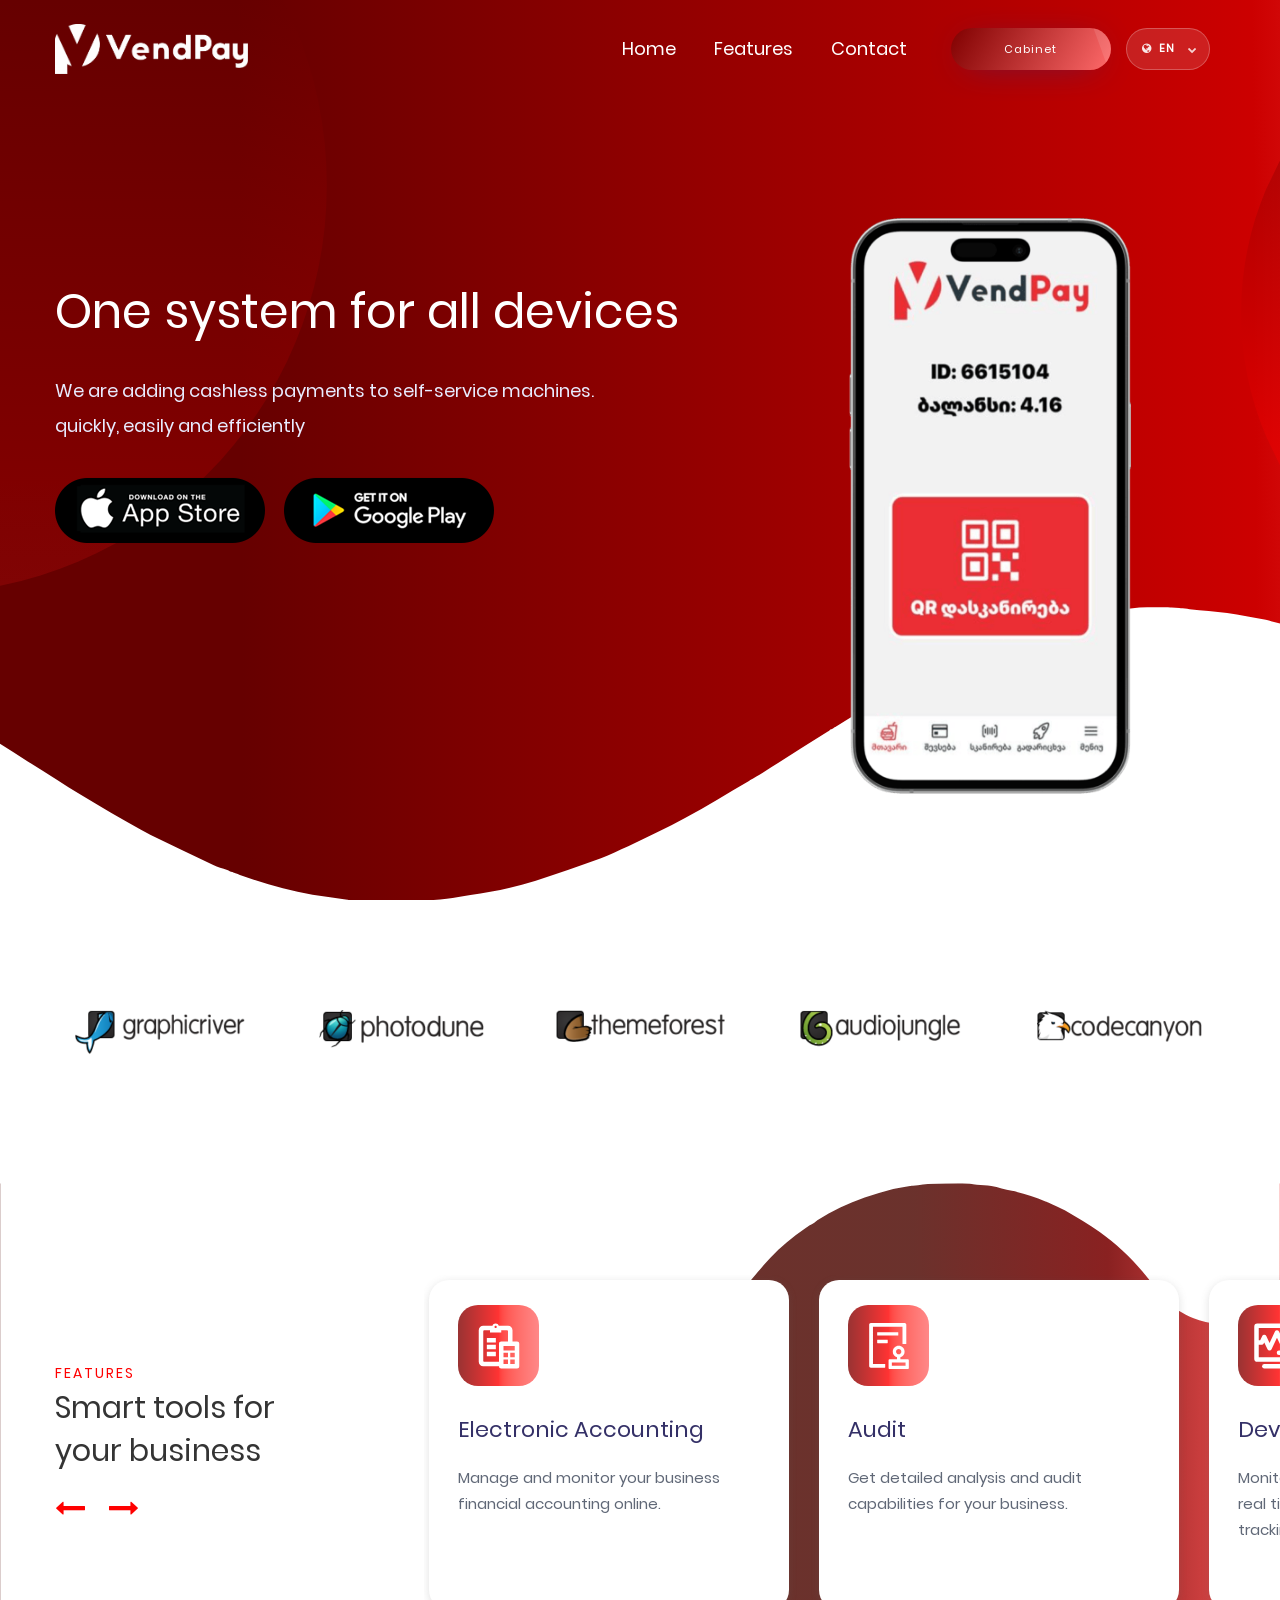
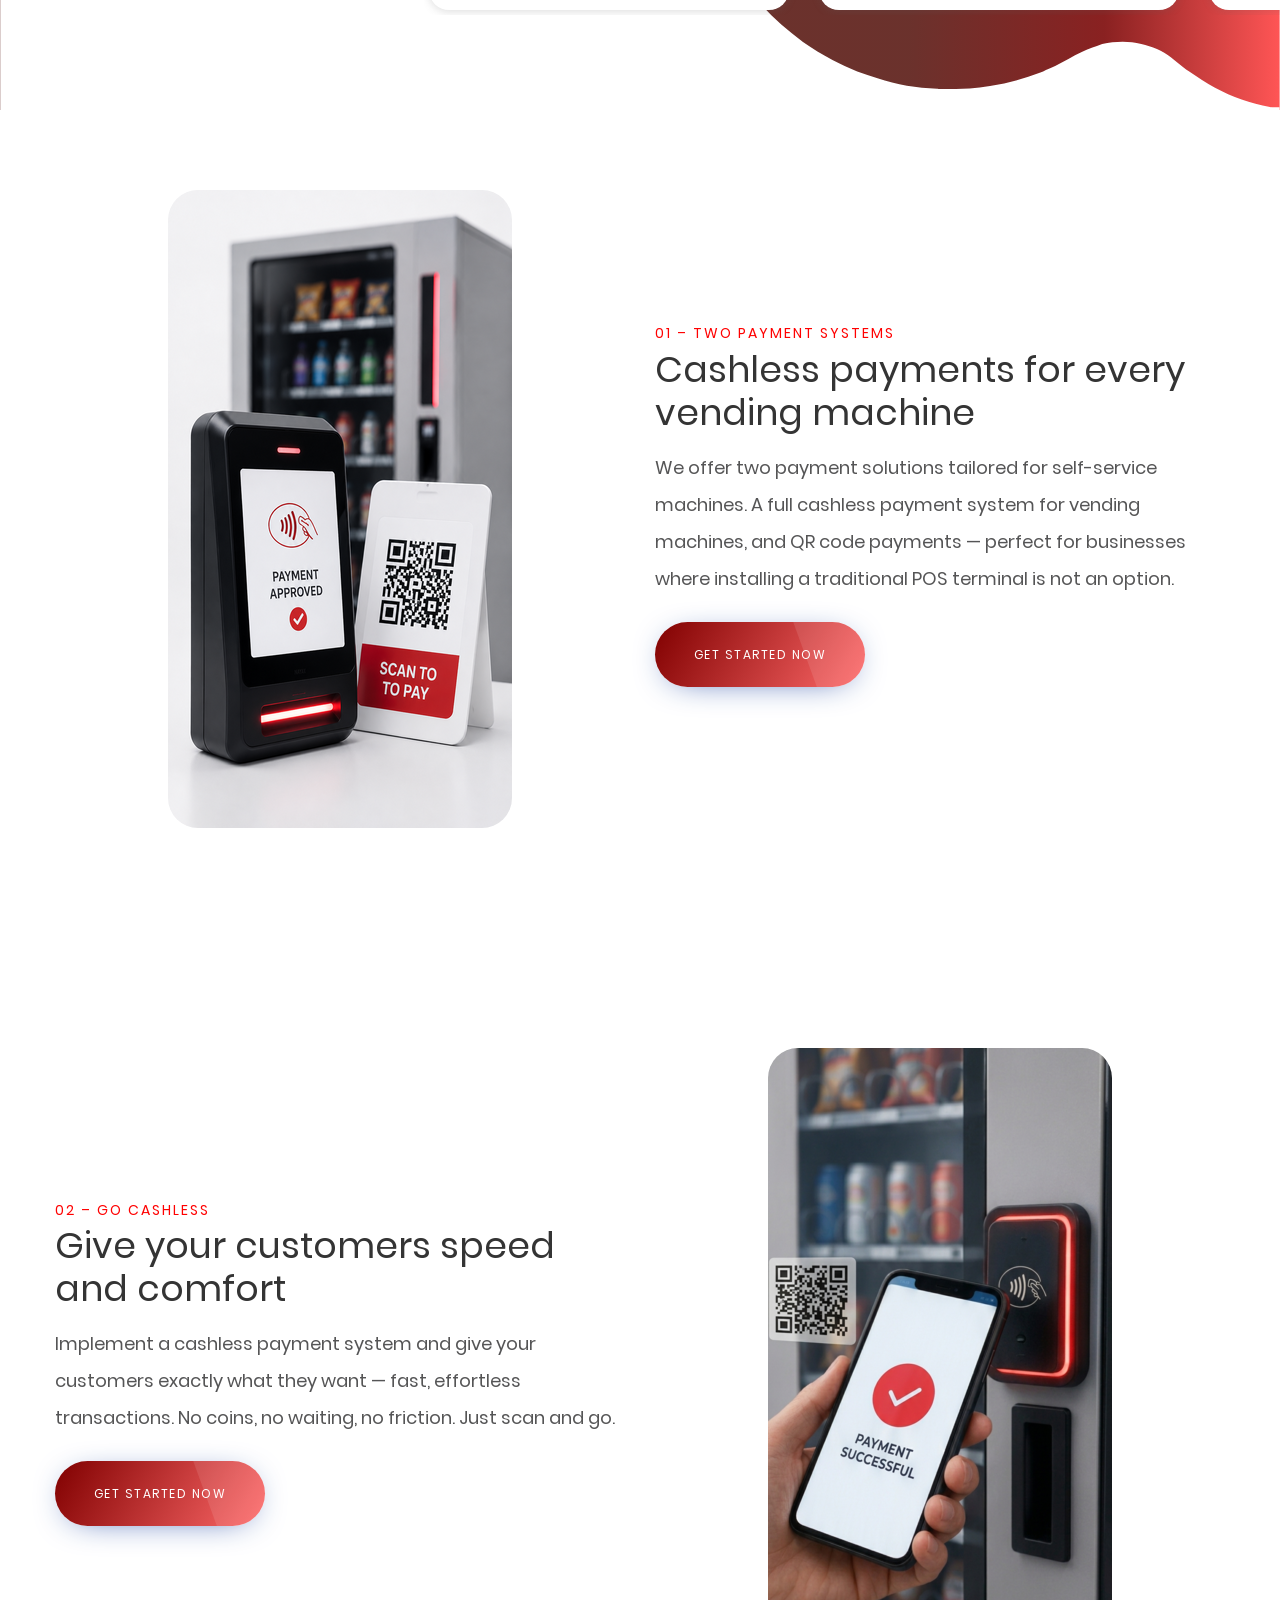
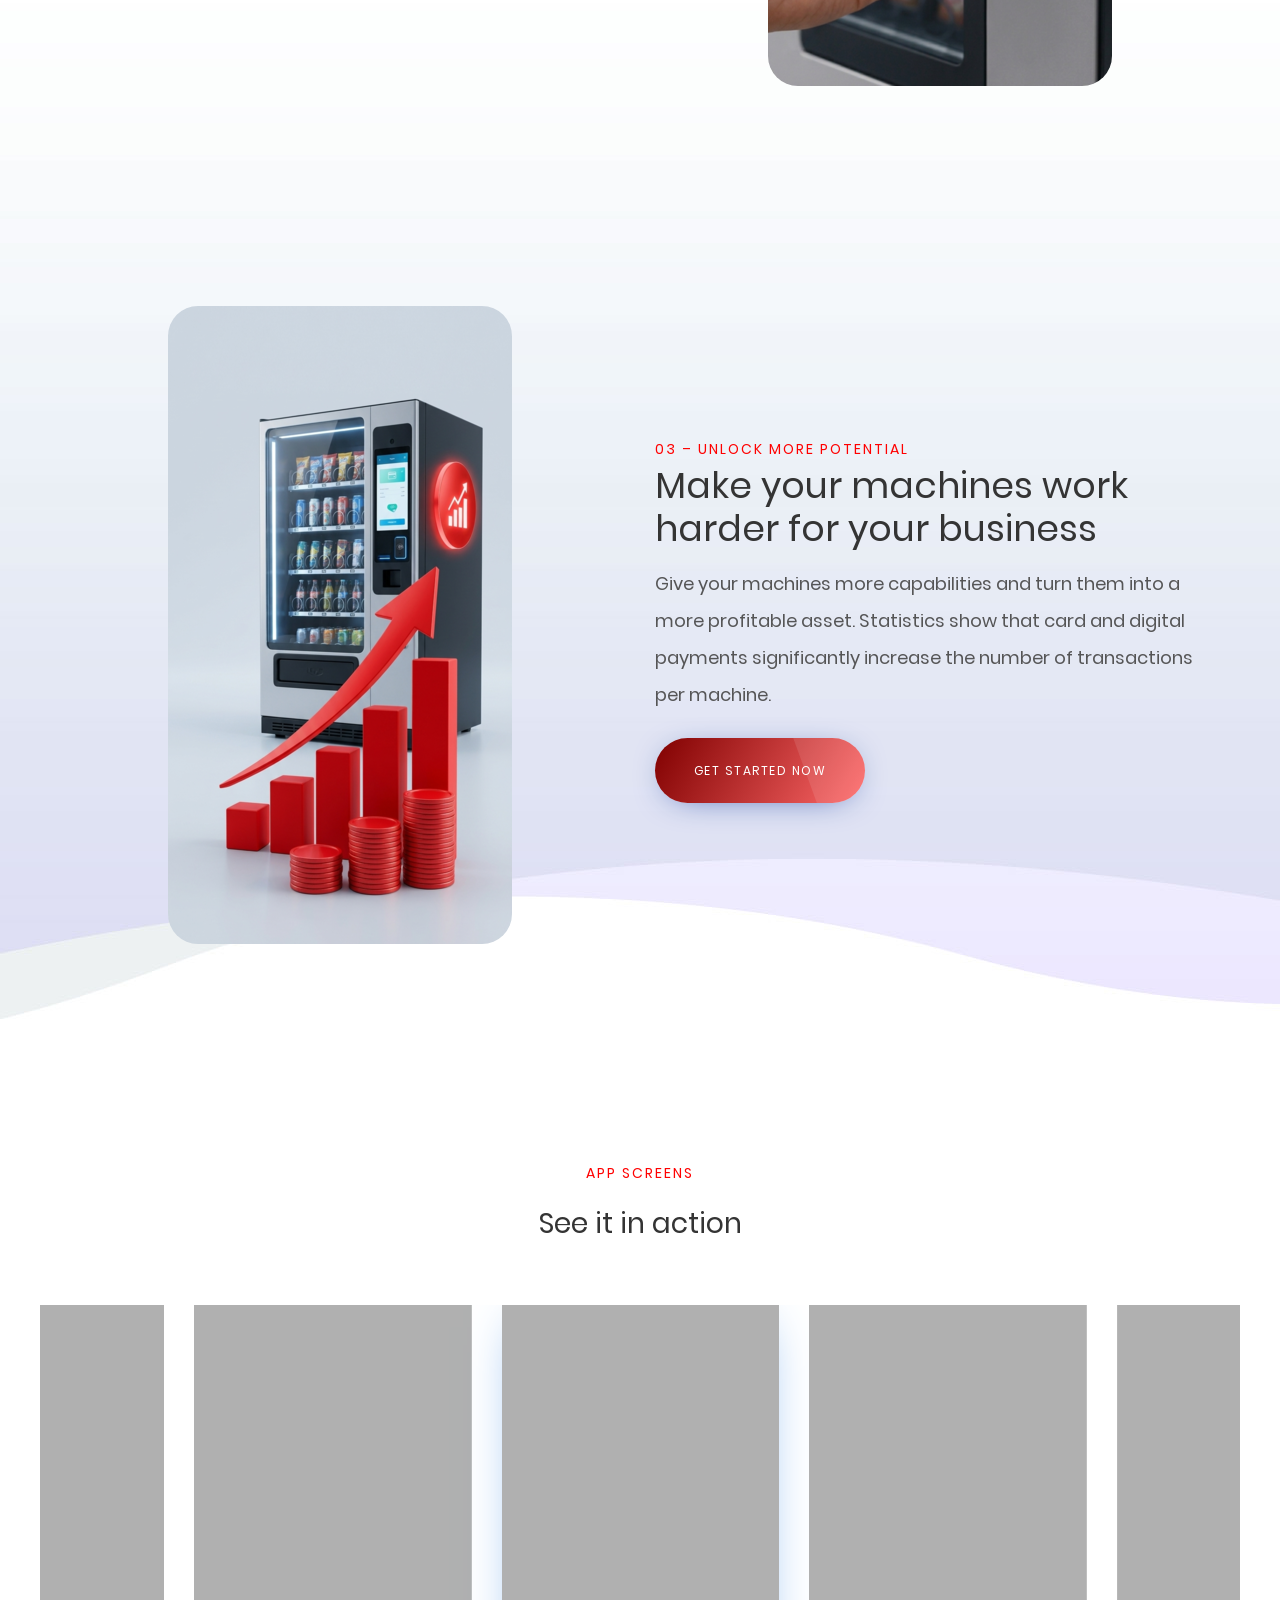
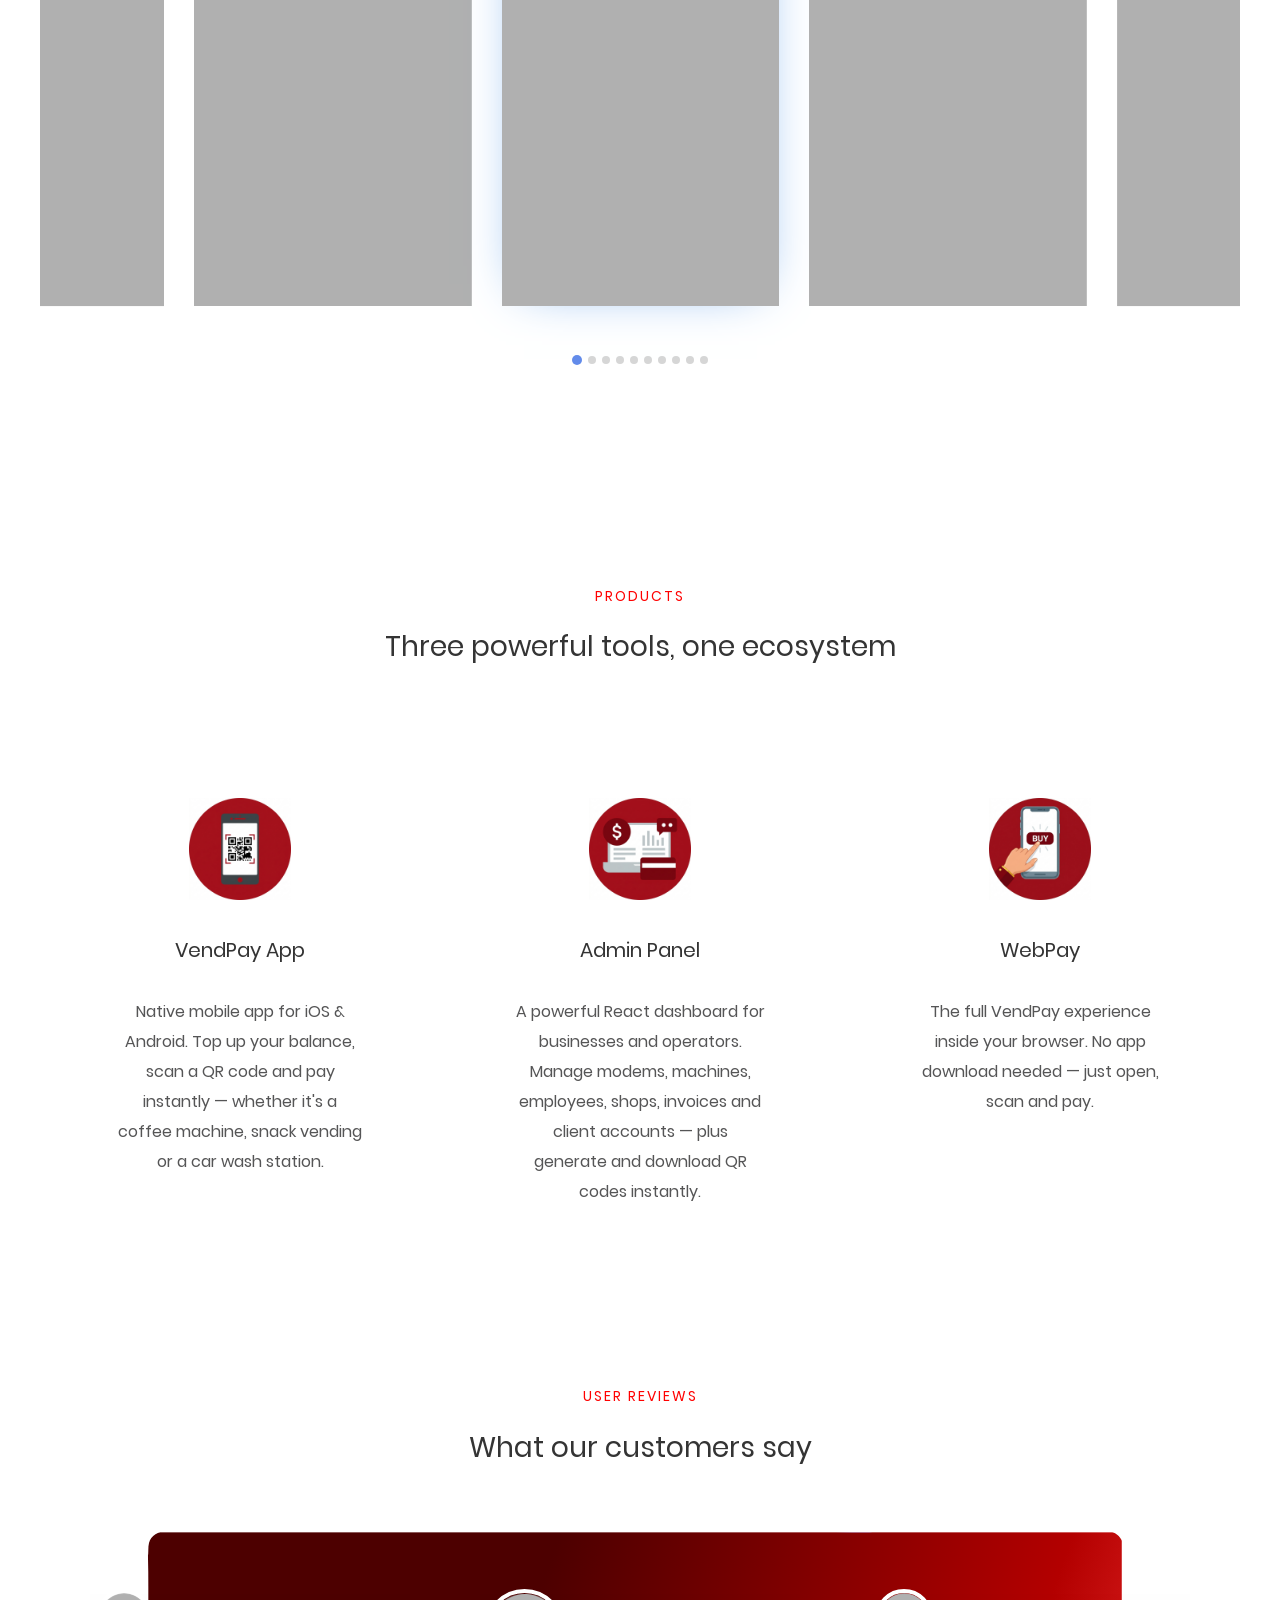
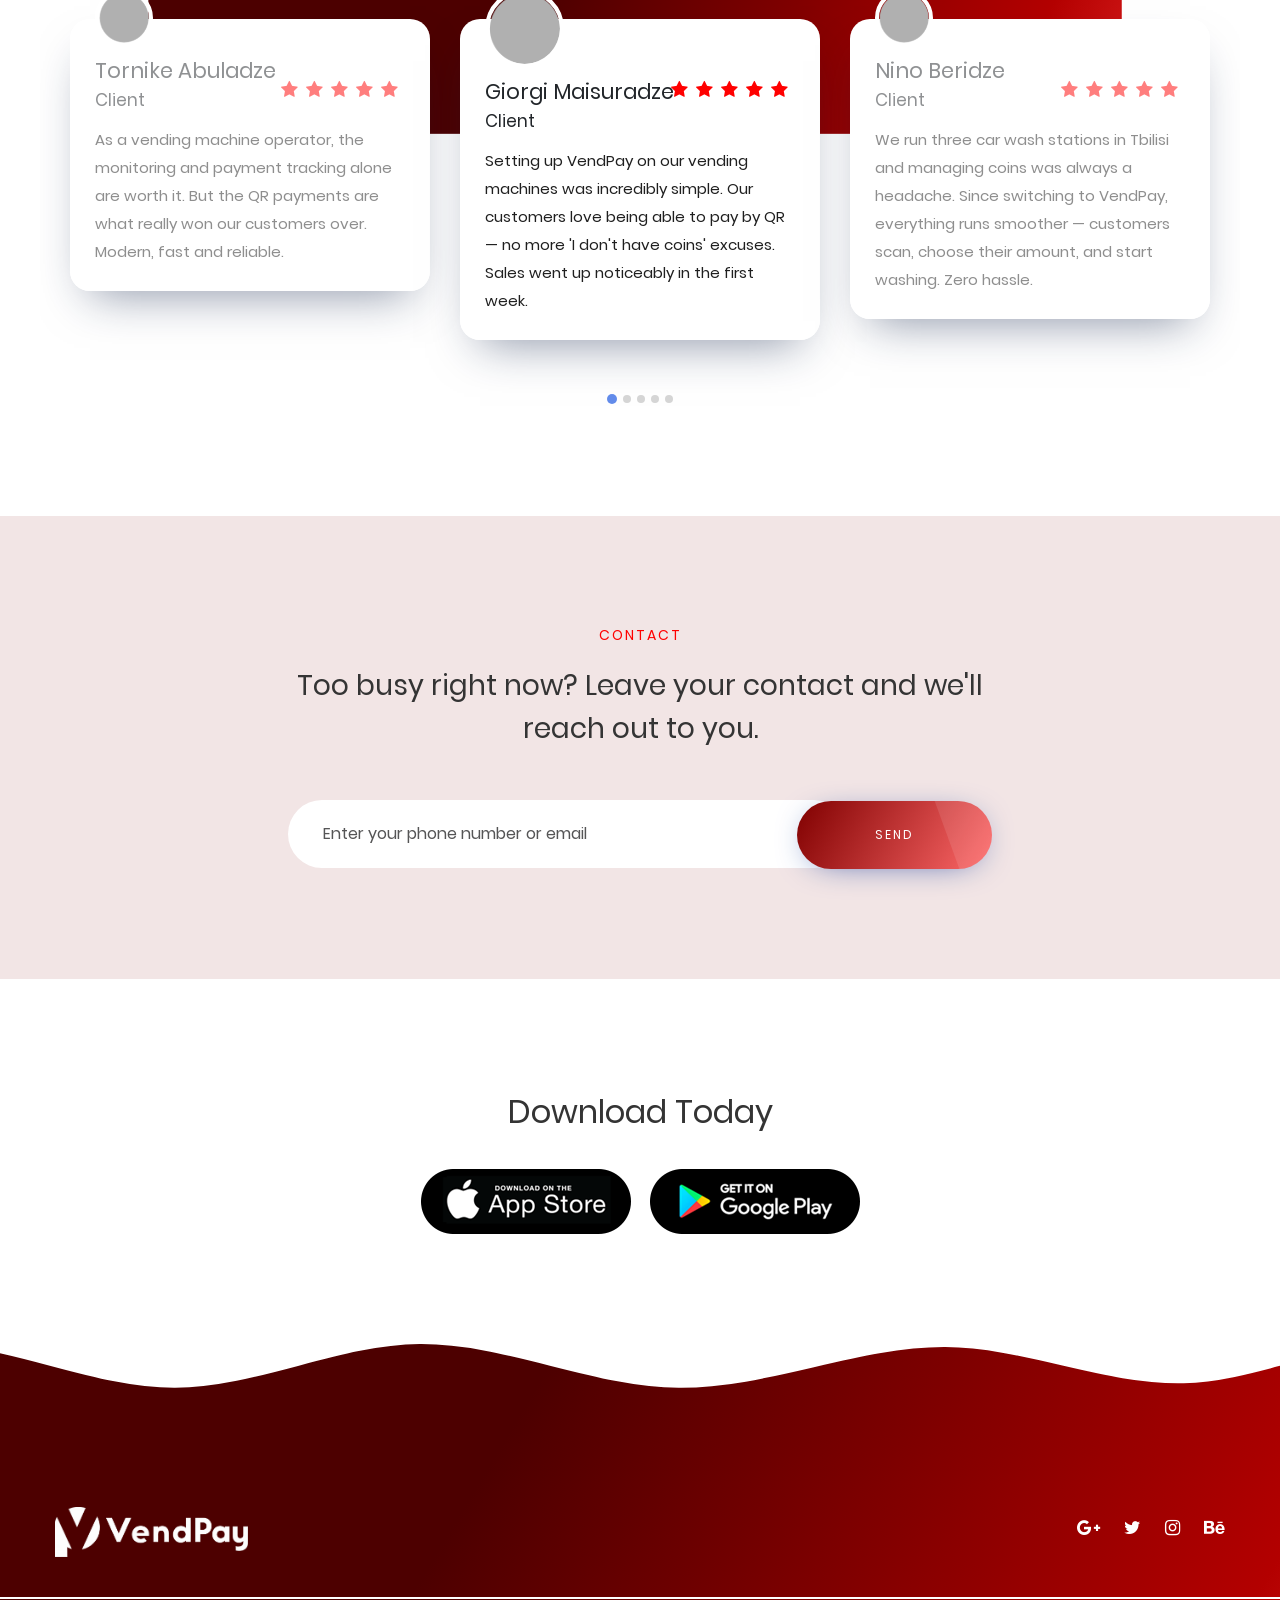
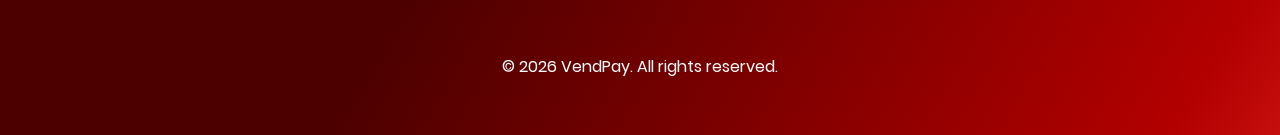
==== commit a0249388: "feature2_3 was incorrect" ====
--- a/index.html
+++ b/index.html
@@ -481,7 +481,7 @@
 
         <!-- Item -->
         <div class="item col-sm-12 col-md-4">
-          <img src="assets/images/features2/feature2_1.png" alt="VendPay" />
+          <img src="assets/images/features2/feature2_3.png" alt="VendPay" />
           <h4 data-translate="features3_headline2">WebPay</h4>
           <p data-translate="features3_summary2">
             The full VendPay experience inside your browser. No app download needed — just open, scan and pay. Built
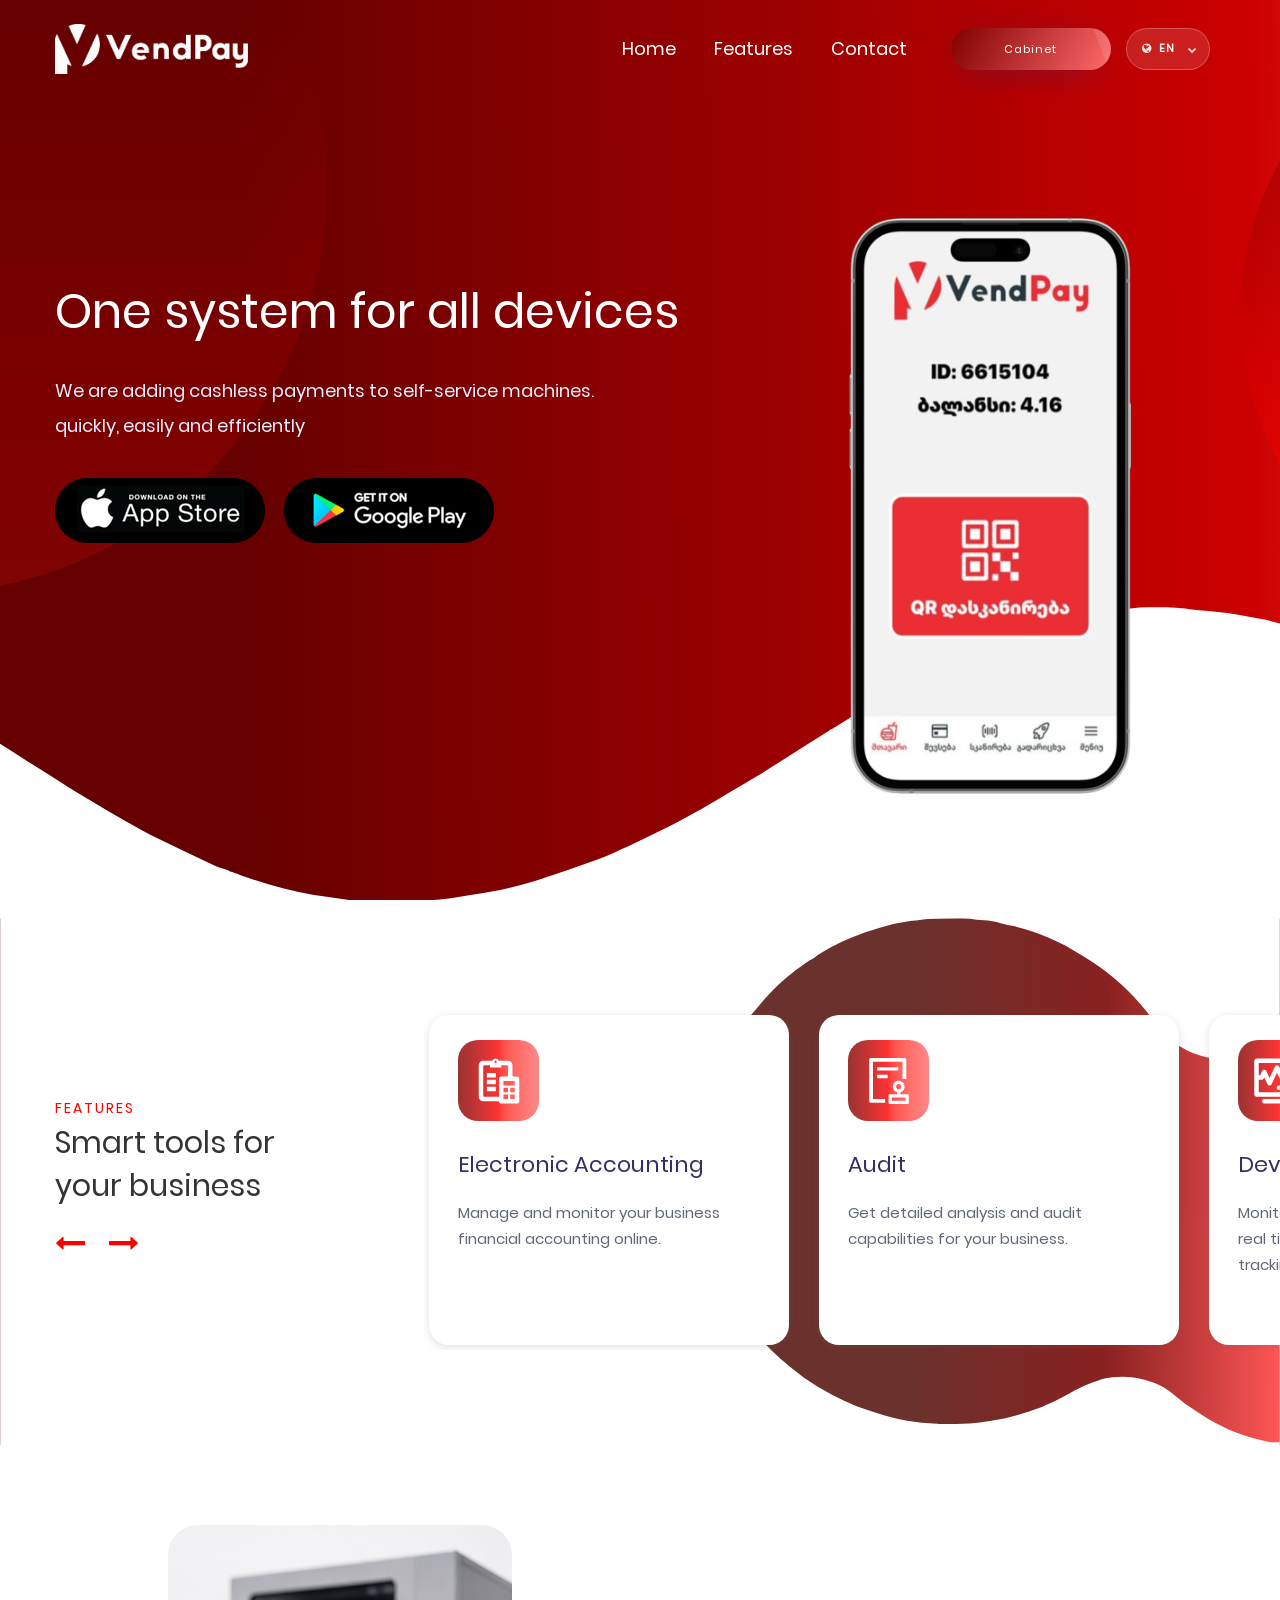
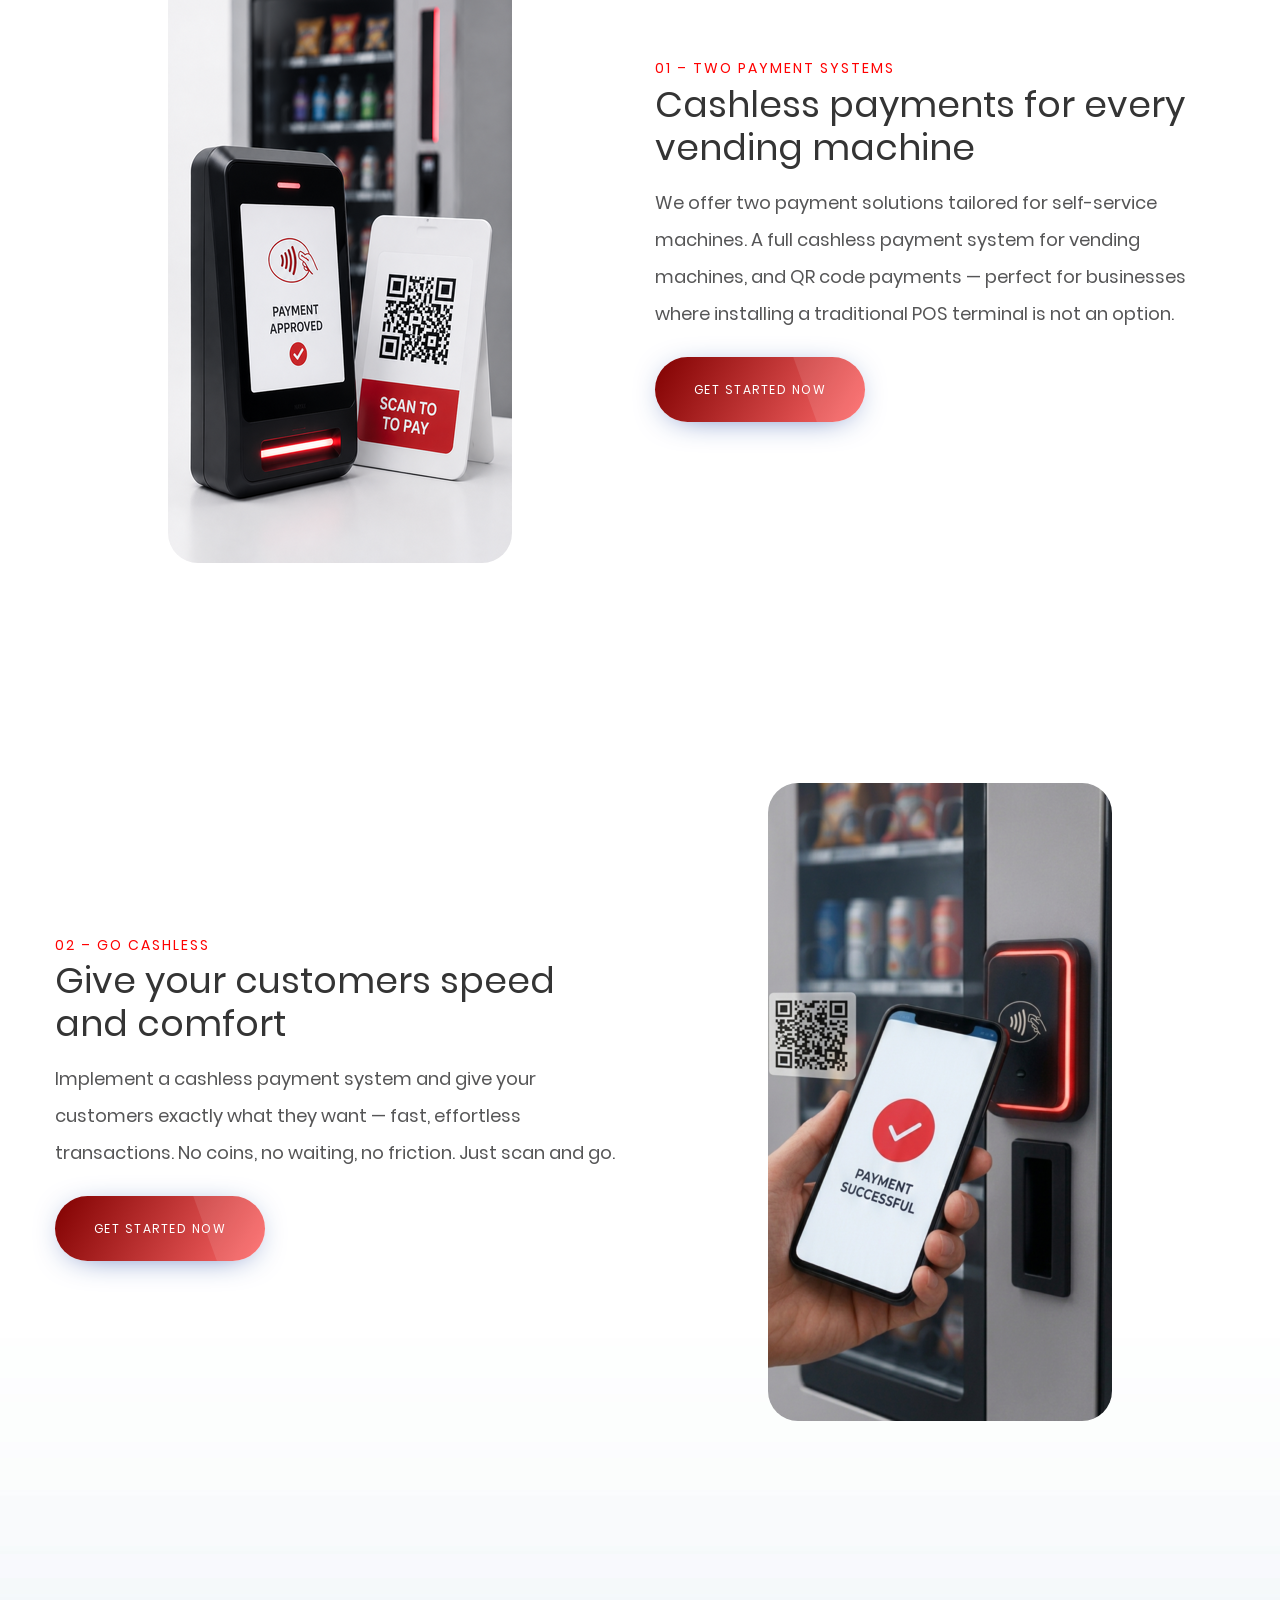
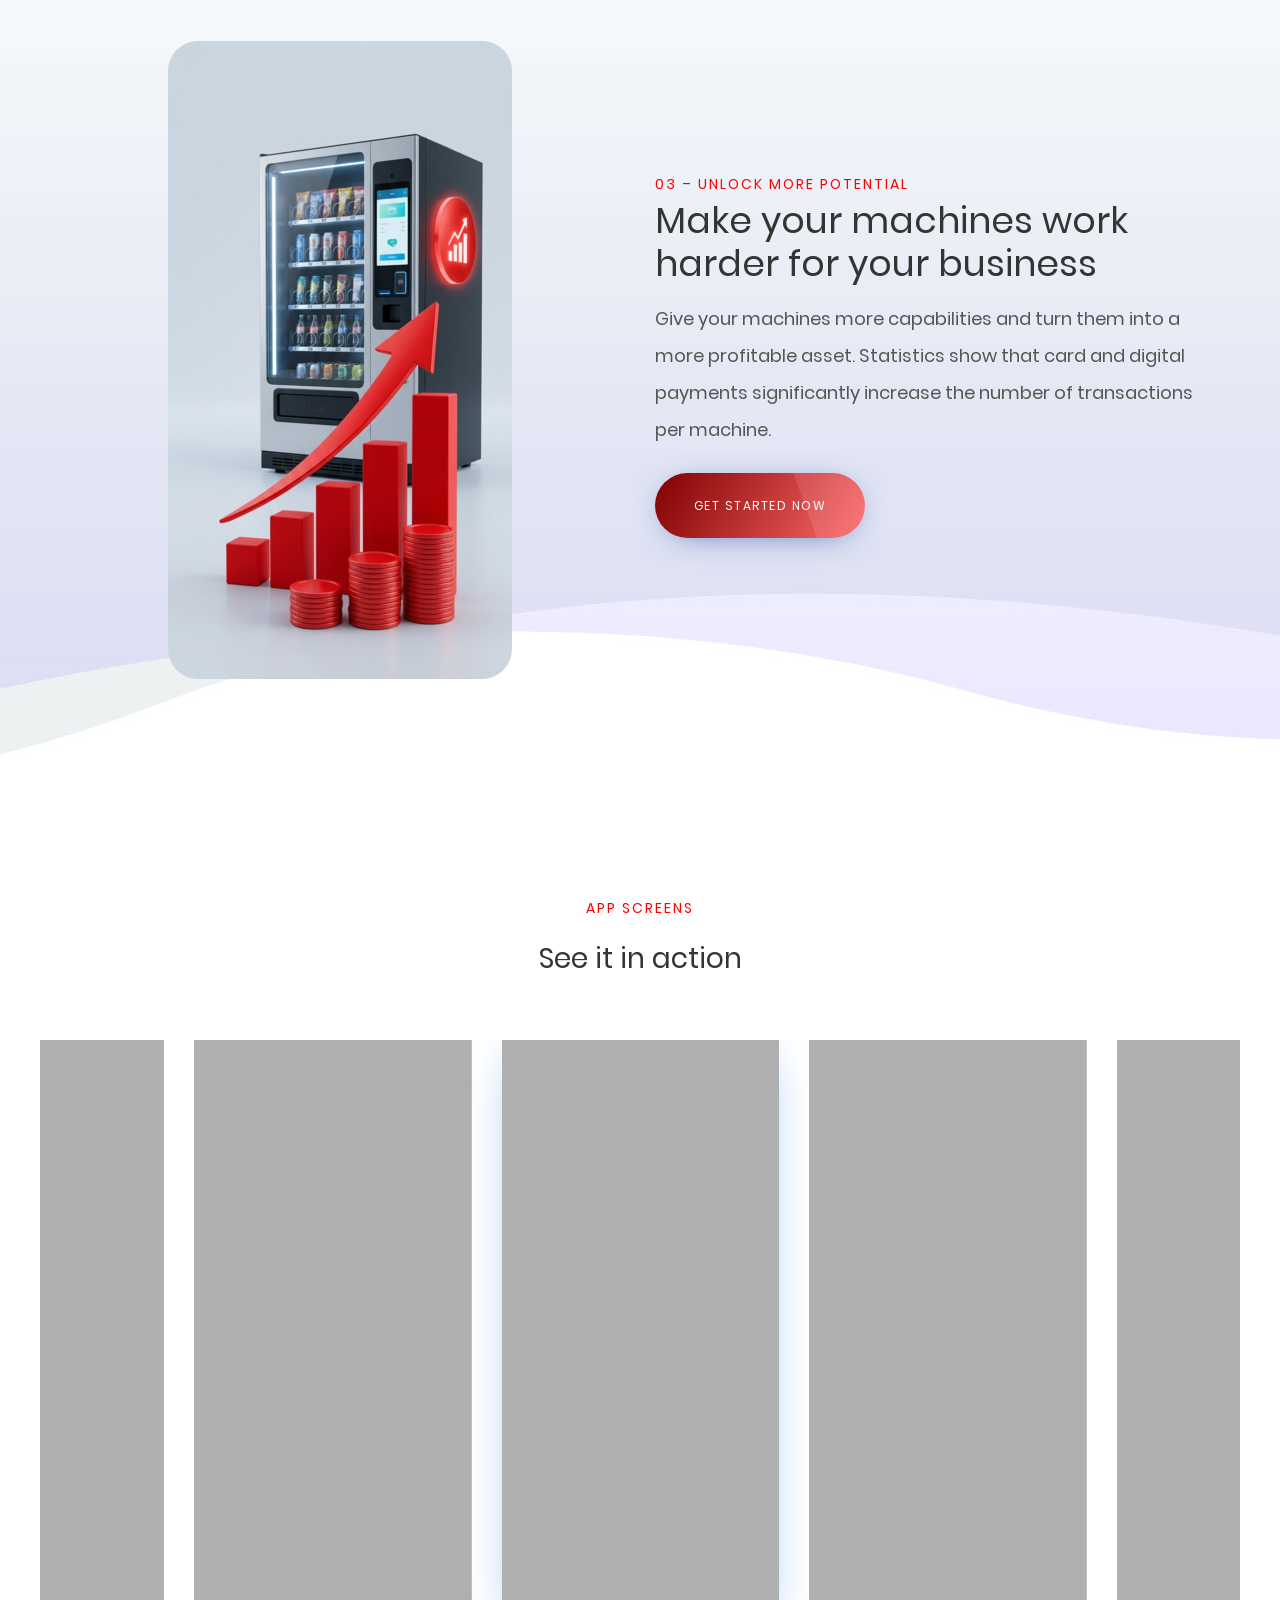
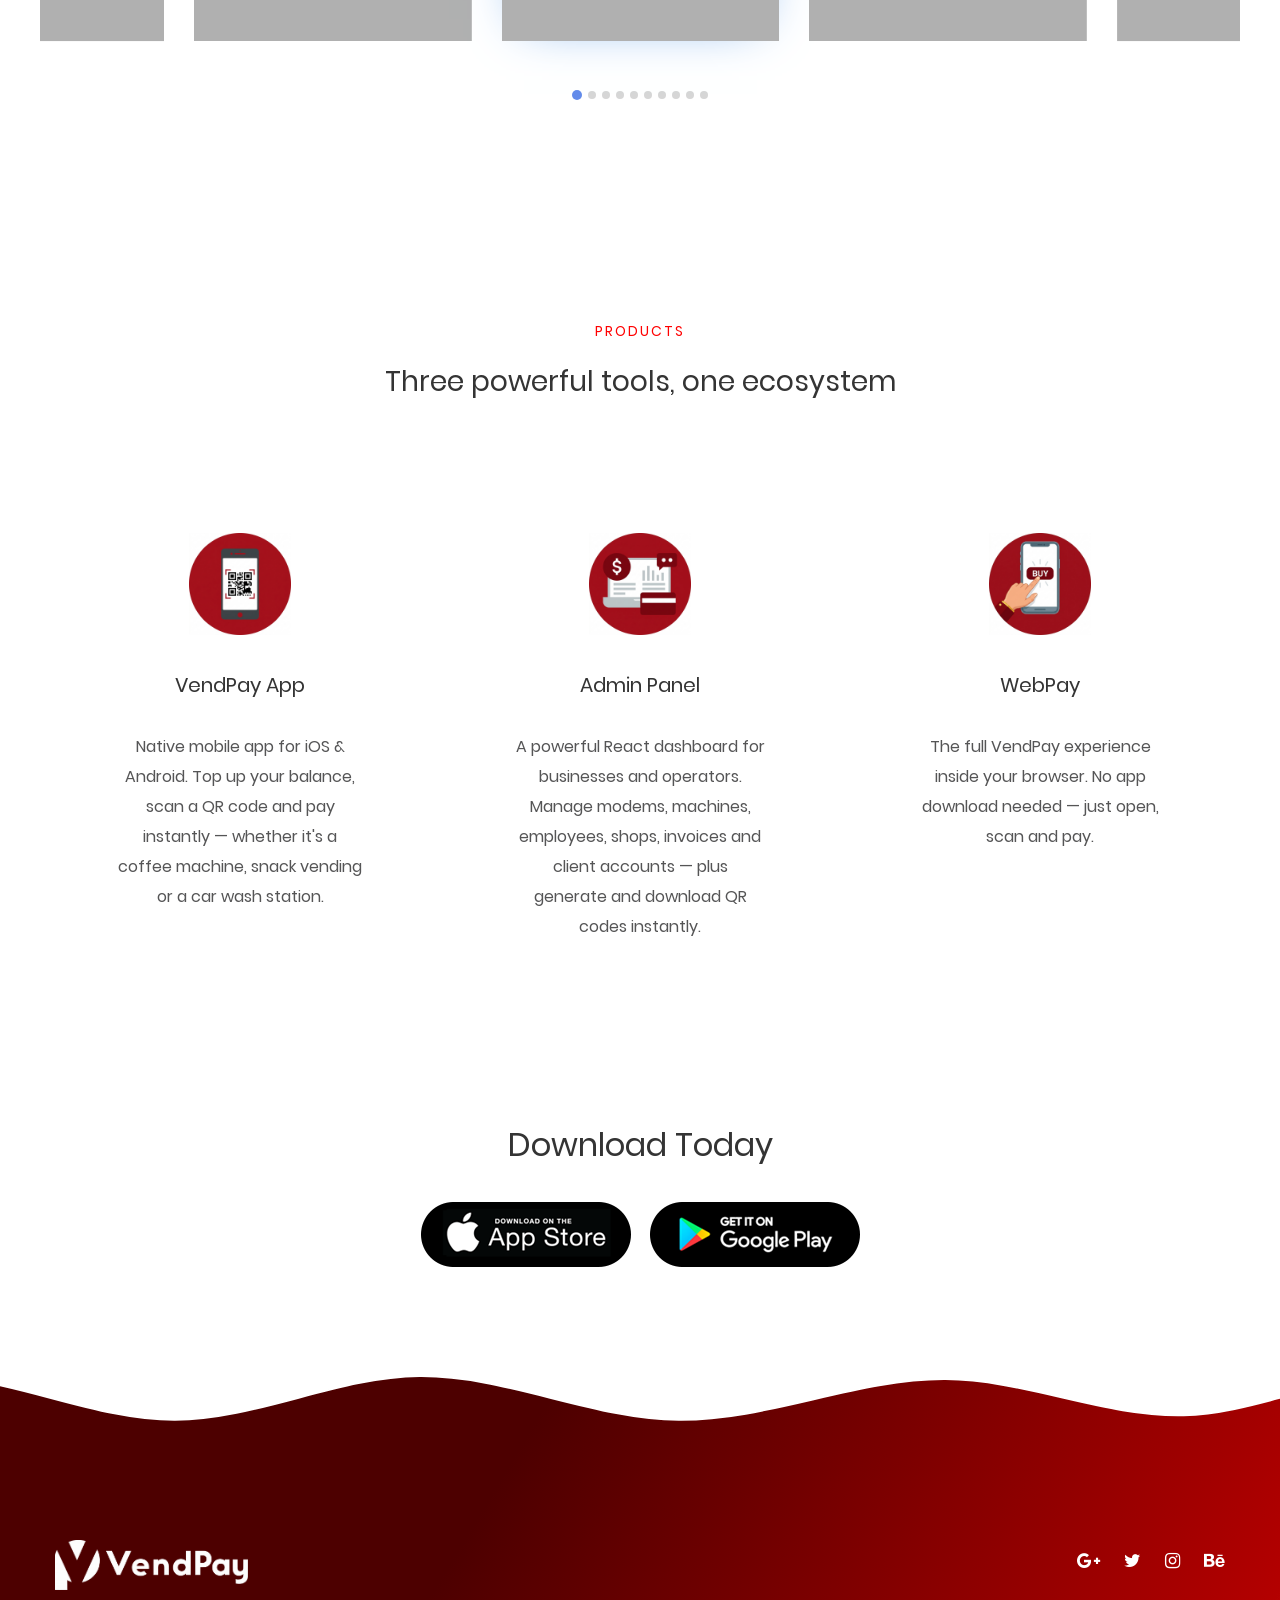
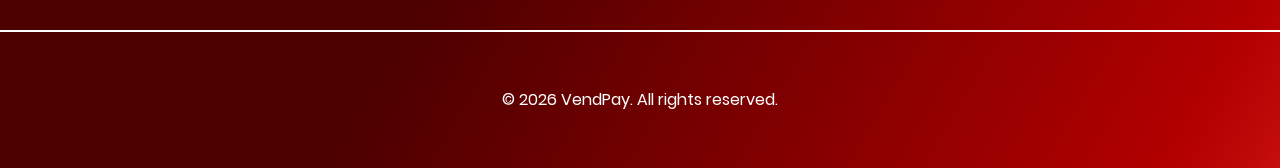
==== commit e6671a83: "hide unececery parts e.g contacts form" ====
--- a/index.html
+++ b/index.html
@@ -158,37 +158,31 @@
   </div>
   <!-- /.Section Slider 1 -->
   <!-- Section Clients 1 -->
-  <div id="section-clients1">
-    <div class="container">
-      <div class="row">
-        <!-- Item -->
+  <!-- <div id="section-clients1">
+    <div class="container">
+      <div class="row">
         <div class="item col">
           <a href="#"><img src="assets/images/img-client1.png" alt="VendPay" /></a>
         </div>
-        <!-- /.Item -->
-        <!-- Item -->
+
         <div class="item col">
           <a href="#"><img src="assets/images/img-client2.png" alt="VendPay" /></a>
         </div>
-        <!-- /.Item -->
-        <!-- Item -->
+
         <div class="item col">
           <a href="#"><img src="assets/images/img-client3.png" alt="VendPay" /></a>
         </div>
-        <!-- /.Item -->
-        <!-- Item -->
+
         <div class="item col">
           <a href="#"><img src="assets/images/img-client4.png" alt="VendPay" /></a>
         </div>
-        <!-- /.Item -->
-        <!-- Item -->
+
         <div class="item col">
           <a href="#"><img src="assets/images/img-client5.png" alt="VendPay" /></a>
         </div>
-        <!-- /.Item -->
-      </div>
-    </div>
-  </div>
+      </div>
+    </div>
+  </div> -->
   <!-- /.Section Clients 1 -->
   <!-- Section Features 1 -->
   <div id="section-features1">
@@ -495,7 +489,7 @@
   <!-- /.Section Features 3 -->
 
   <!-- Section Testimonial 1 -->
-  <div id="section-testimonial1">
+  <!-- <div id="section-testimonial1">
     <div class="container">
       <div class="row">
         <div class="title1 col-12">
@@ -509,7 +503,6 @@
       <div class="row">
         <div class="owl-carousel owl-theme">
 
-          <!-- Item 1 -->
           <div class="item">
             <img src="assets/images/img-testimonial1.png" alt="VendPay" />
             <h3 data-translate="review1_name">Giorgi Maisuradze</h3>
@@ -526,7 +519,6 @@
               the first week.</p>
           </div>
 
-          <!-- Item 2 -->
           <div class="item">
             <img src="assets/images/img-testimonial2.png" alt="VendPay" />
             <h3 data-translate="review2_name">Nino Beridze</h3>
@@ -543,7 +535,6 @@
               start washing. Zero hassle.</p>
           </div>
 
-          <!-- Item 3 -->
           <div class="item">
             <img src="assets/images/img-testimonial3.png" alt="VendPay" />
             <h3 data-translate="review3_name">Lasha Kvaratskhelia</h3>
@@ -560,7 +551,6 @@
               whole system is.</p>
           </div>
 
-          <!-- Item 4 -->
           <div class="item">
             <img src="assets/images/img-testimonial1.png" alt="VendPay" />
             <h3 data-translate="review4_name">Mariam Janjgava</h3>
@@ -576,7 +566,6 @@
               to carry coins anymore. I just scan, pick how much I need, and I'm done. Genuinely love it.</p>
           </div>
 
-          <!-- Item 5 -->
           <div class="item">
             <img src="assets/images/img-testimonial2.png" alt="VendPay" />
             <h3 data-translate="review5_name">Tornike Abuladze</h3>
@@ -595,10 +584,10 @@
         </div>
       </div>
     </div>
-  </div>
+  </div>-->
   <!-- /.Section Testimonial 1 -->
   <!-- Section Subscribe 1 -->
-  <div id="section-subscribe1">
+  <!-- <div id="section-subscribe1">
     <div class="container">
       <div class="row">
         <div class="title1 col-12">
@@ -616,7 +605,7 @@
         </div>
       </div>
     </div>
-  </div>
+  </div> -->
   <!-- /.Section Subscribe 1 -->
   <!-- Section Download 1 -->
   <div id="section-download1">
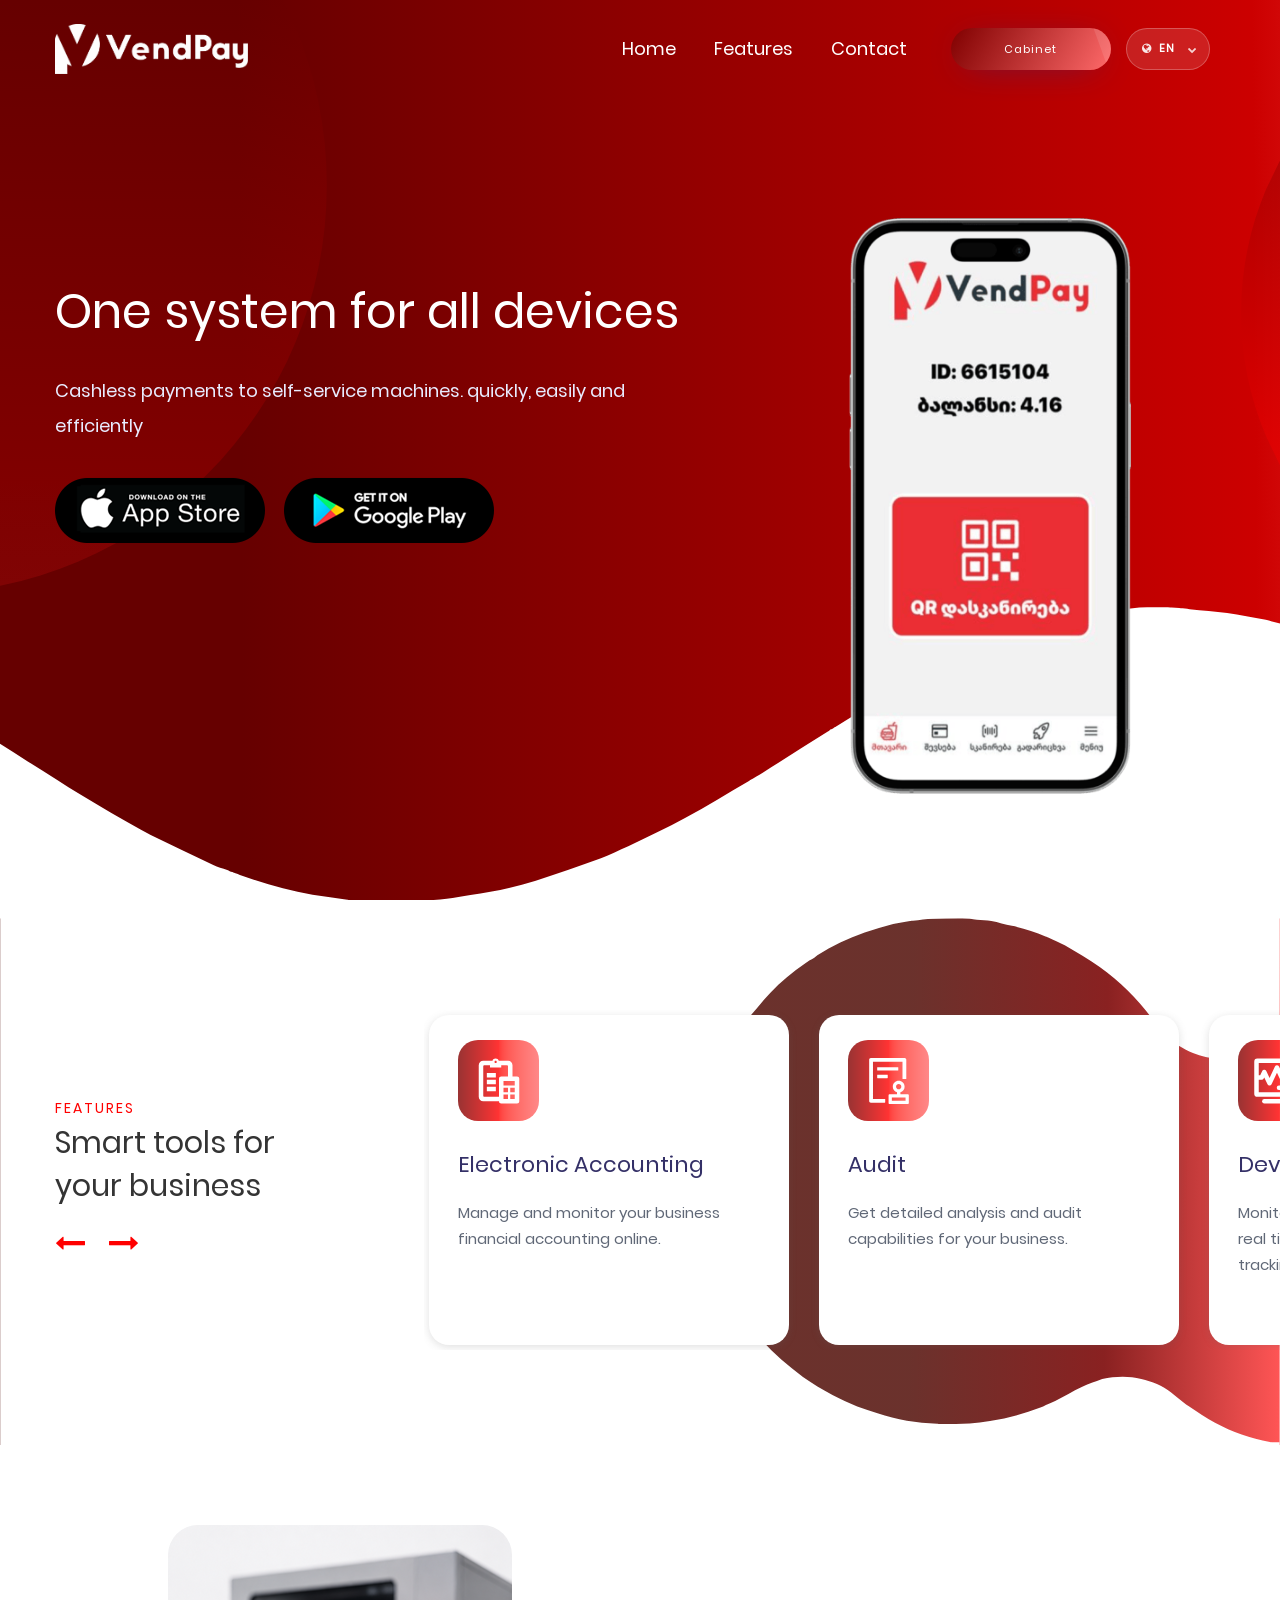
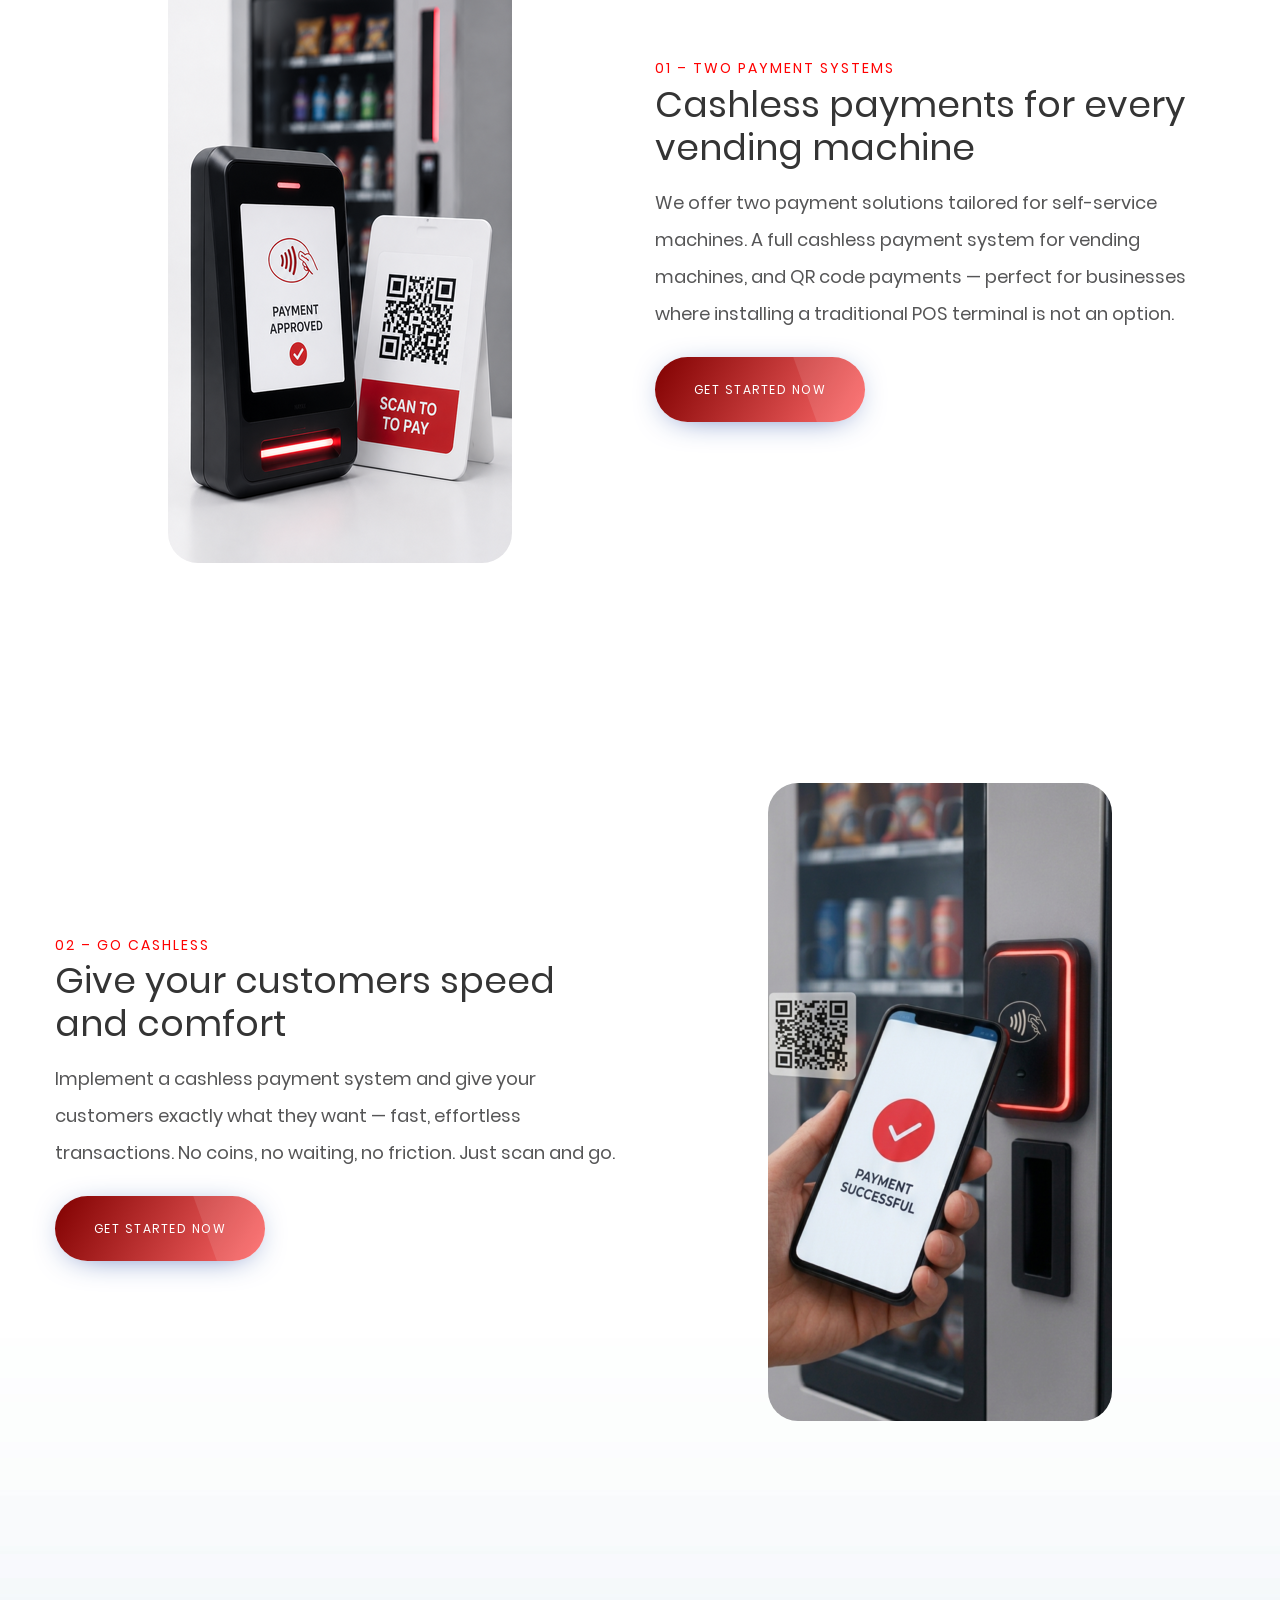
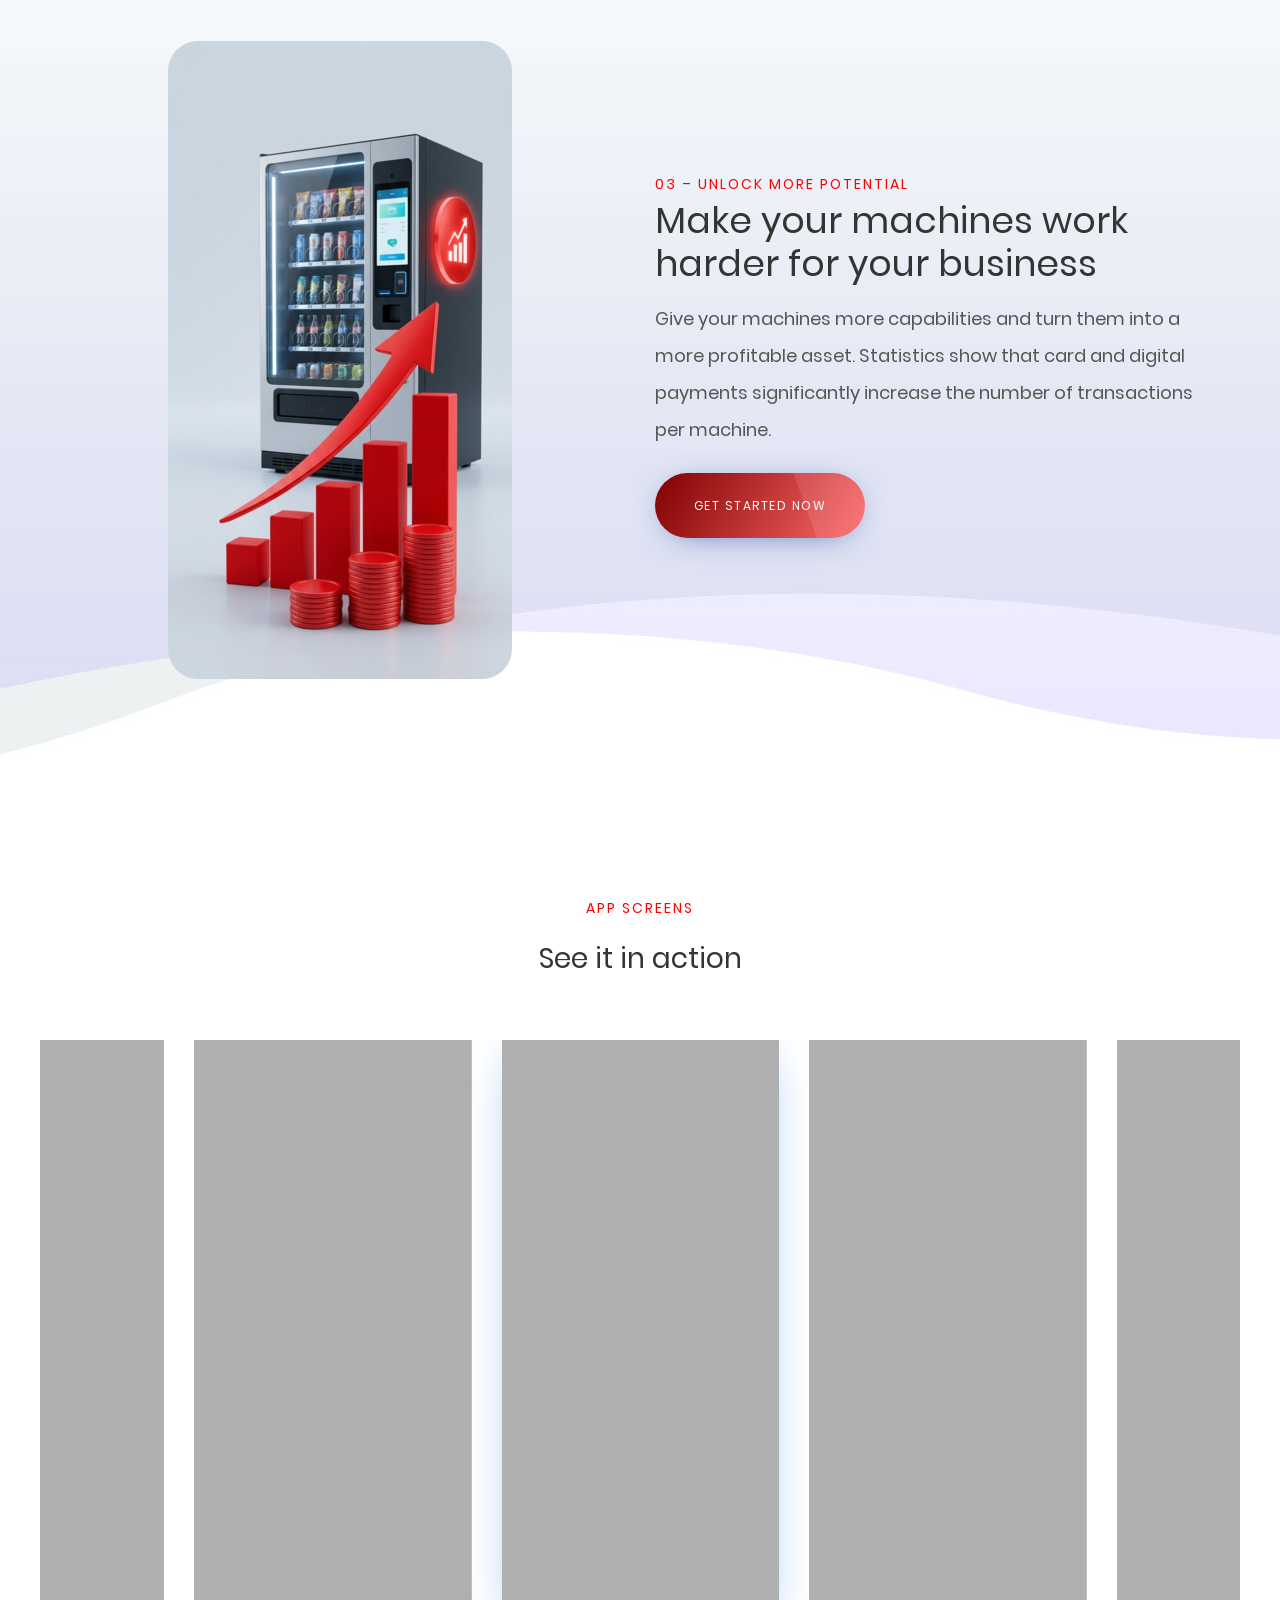
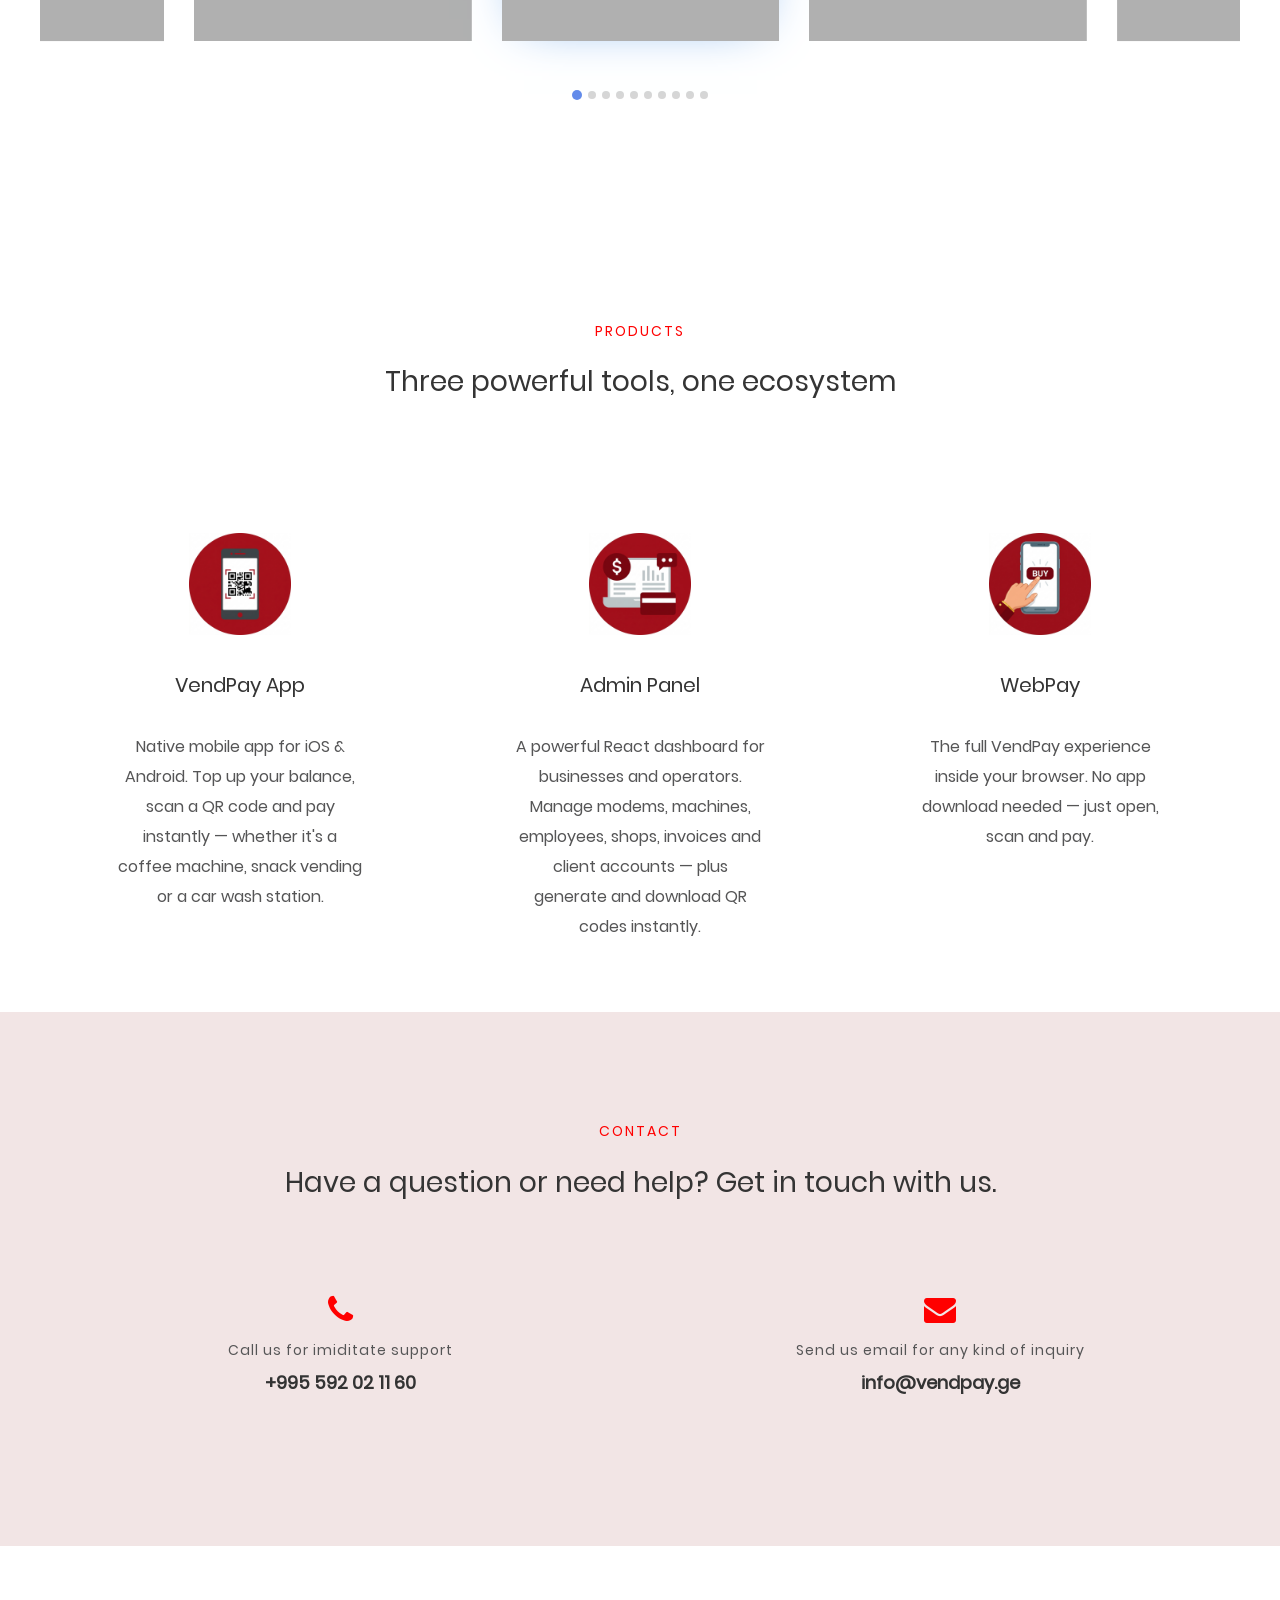
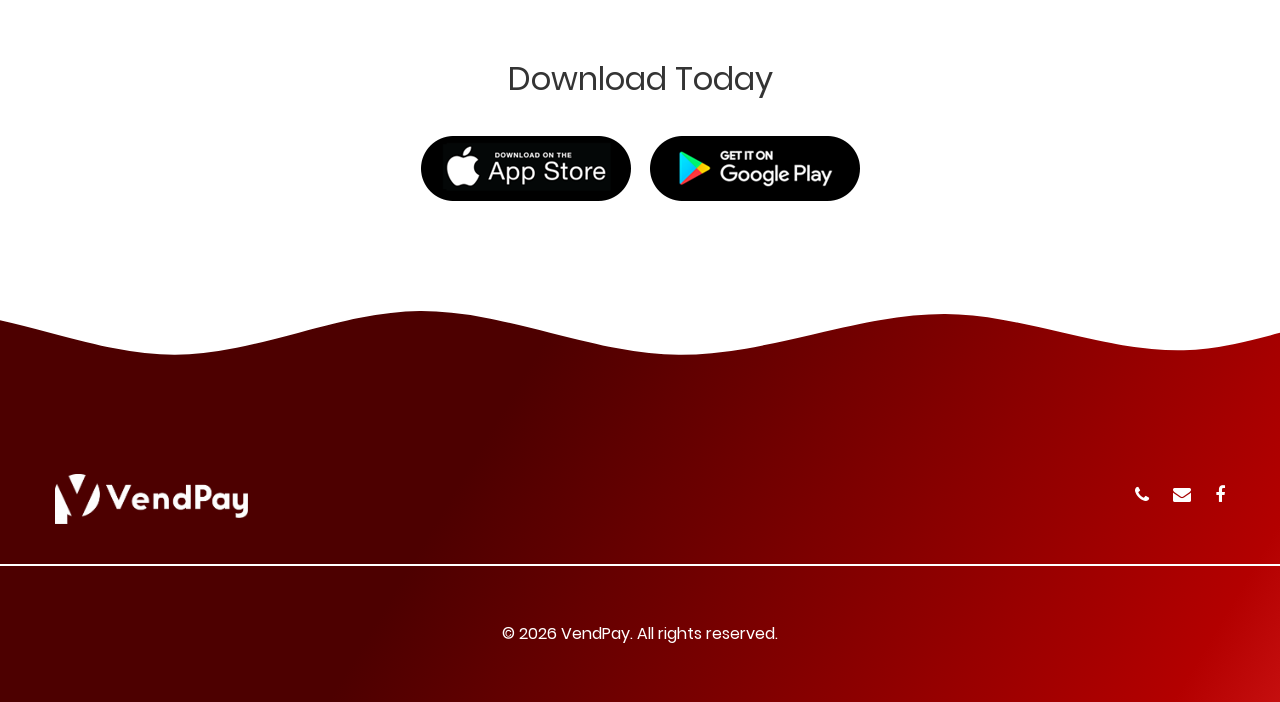
==== commit 75606943: "add contact links" ====
--- a/index.html
+++ b/index.html
@@ -606,6 +606,31 @@
       </div>
     </div>
   </div> -->
+
+  <div id="section-subscribe1">
+    <div class="container">
+      <div class="row">
+        <div class="title1 col-12">
+          <h6 class="clscheme" data-translate="subscribe_label">CONTACT</h6>
+          <h2 data-translate="subscribe_title">Have a question or need help? Get in touch with us.</h2>
+        </div>
+        <div class="col-12 col-md-6 ez-animate" data-animation="fadeInUp">
+          <div class="contact-info-card">
+            <i  class="fa fa-phone fa-2x clscheme"></i>
+            <h6 data-translate="call_us">Call us for immediate support</h6>
+            <a href="tel:+995592021160">+995 592 02 11 60</a>
+          </div>
+        </div>
+        <div class="col-12 col-md-6 ez-animate" data-animation="fadeInUp">
+          <div class="contact-info-card">
+            <i class="fa fa-envelope fa-2x clscheme"></i>
+            <h6 data-translate="send_email">Send us email for any kind of inquiry</h6>
+            <a href="mailto:info@vendpay.ge">info@vendpay.ge</a>
+          </div>
+        </div>
+      </div>
+    </div>
+  </div>
   <!-- /.Section Subscribe 1 -->
   <!-- Section Download 1 -->
   <div id="section-download1">
@@ -642,10 +667,9 @@
           </div>
           <div class="right col-md-6">
             <div class="social-links">
-              <a href="#"><i class="fa fa-google-plus fa-lg"></i></a>
-              <a href="#"><i class="fa fa-twitter fa-lg"></i></a>
-              <a href="#"><i class="fa fa-instagram fa-lg"></i></a>
-              <a href="#"><i class="fa fa-behance fa-lg"></i></a>
+              <a href="tel:+995592021160"><i class="fa fa-phone fa-lg"></i></a>
+              <a href="mailto:info@vendpay.ge"><i class="fa fa-envelope fa-lg"></i></a>
+              <a href="https://www.facebook.com/Vendpay.ge" target="_blank"><i class="fa fa-facebook fa-lg"></i></a>
             </div>
           </div>
         </div>
--- a/assets/css/style.css
+++ b/assets/css/style.css
@@ -1827,6 +1827,30 @@
   right: -110px;
   -webkit-transition: all 0.2s ease-in-out;
   transition: all 0.2s ease-in-out;
+}
+
+.contact-info-card {
+  text-align: center;
+  padding: 40px 20px;
+}
+.contact-info-card i {
+  margin-bottom: 15px;
+  display: block;
+}
+.contact-info-card h6 {
+  font-size: 14px;
+  color: #555556;
+  margin-bottom: 10px;
+  letter-spacing: 1px;
+}
+.contact-info-card a {
+  font-size: 18px;
+  font-weight: 600;
+  color: #333;
+  text-decoration: none;
+}
+.contact-info-card a:hover {
+  text-decoration: underline;
 }
 
 /*=============================
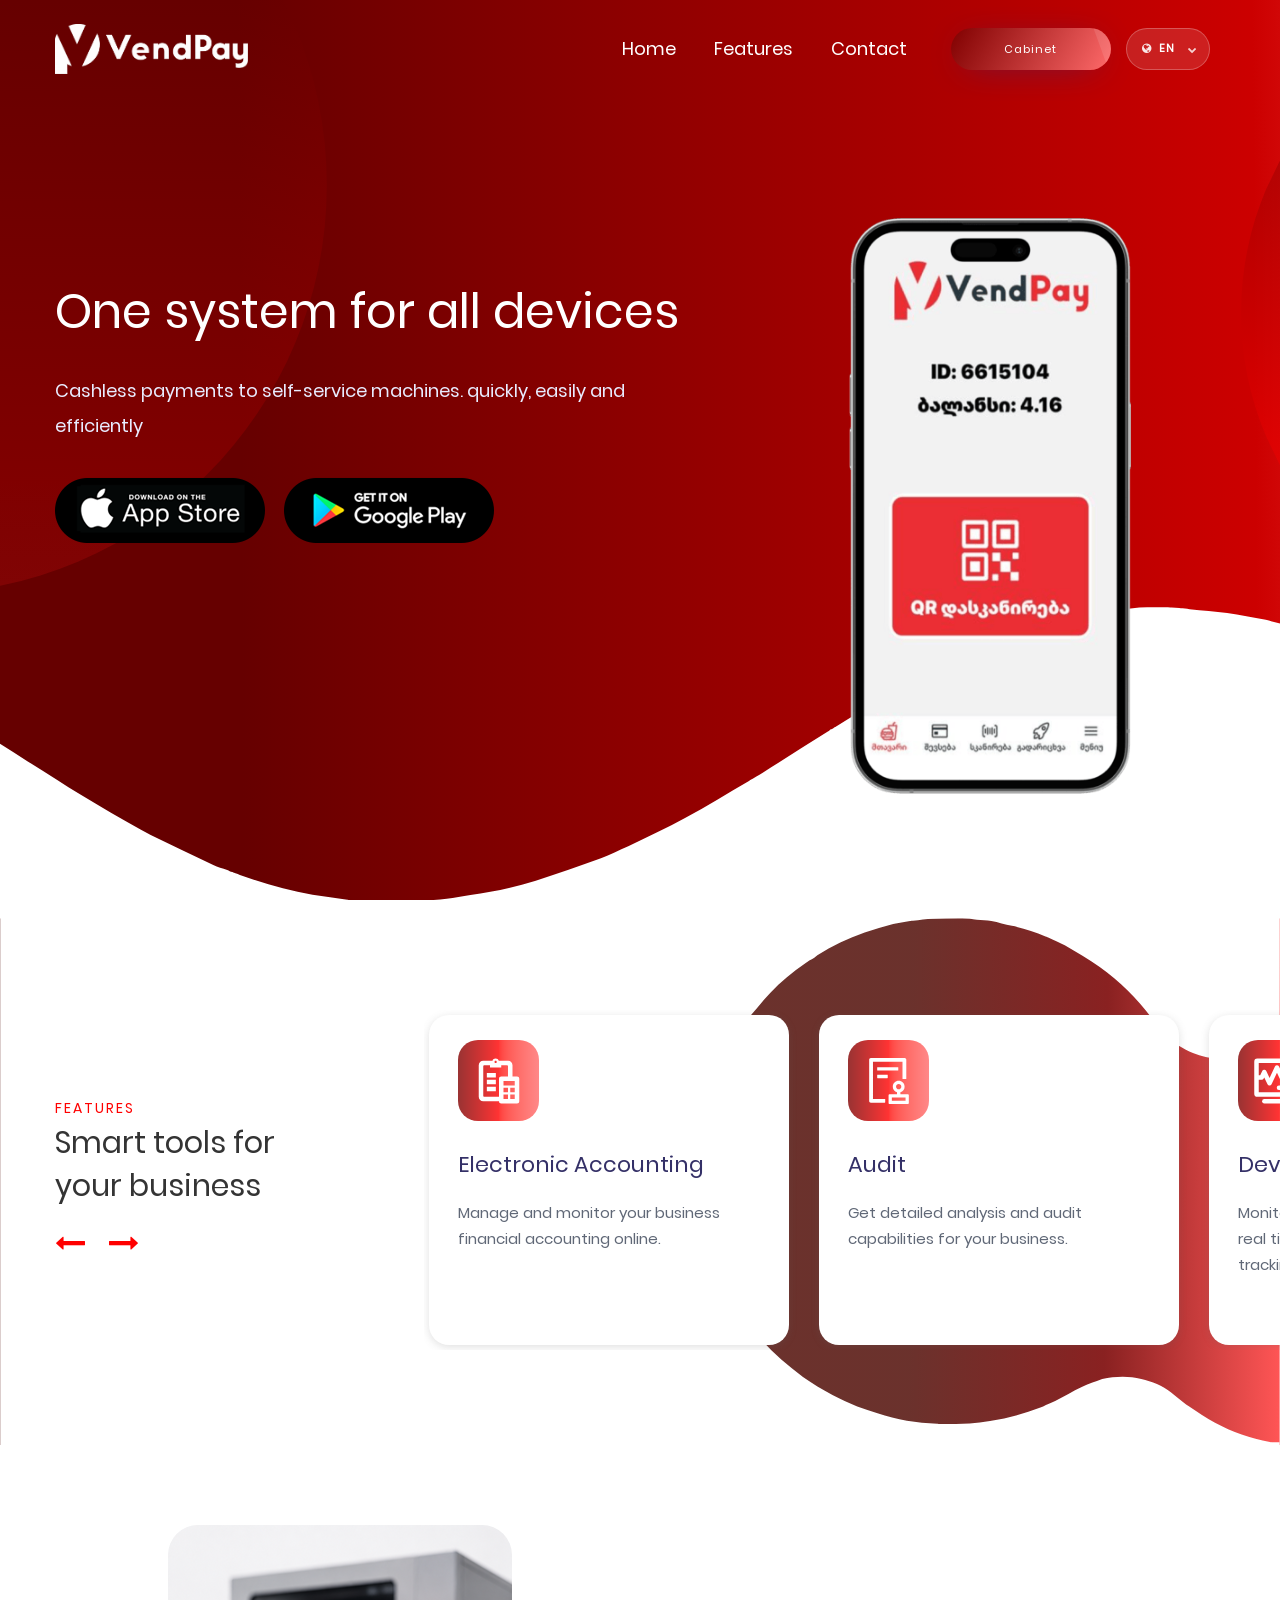
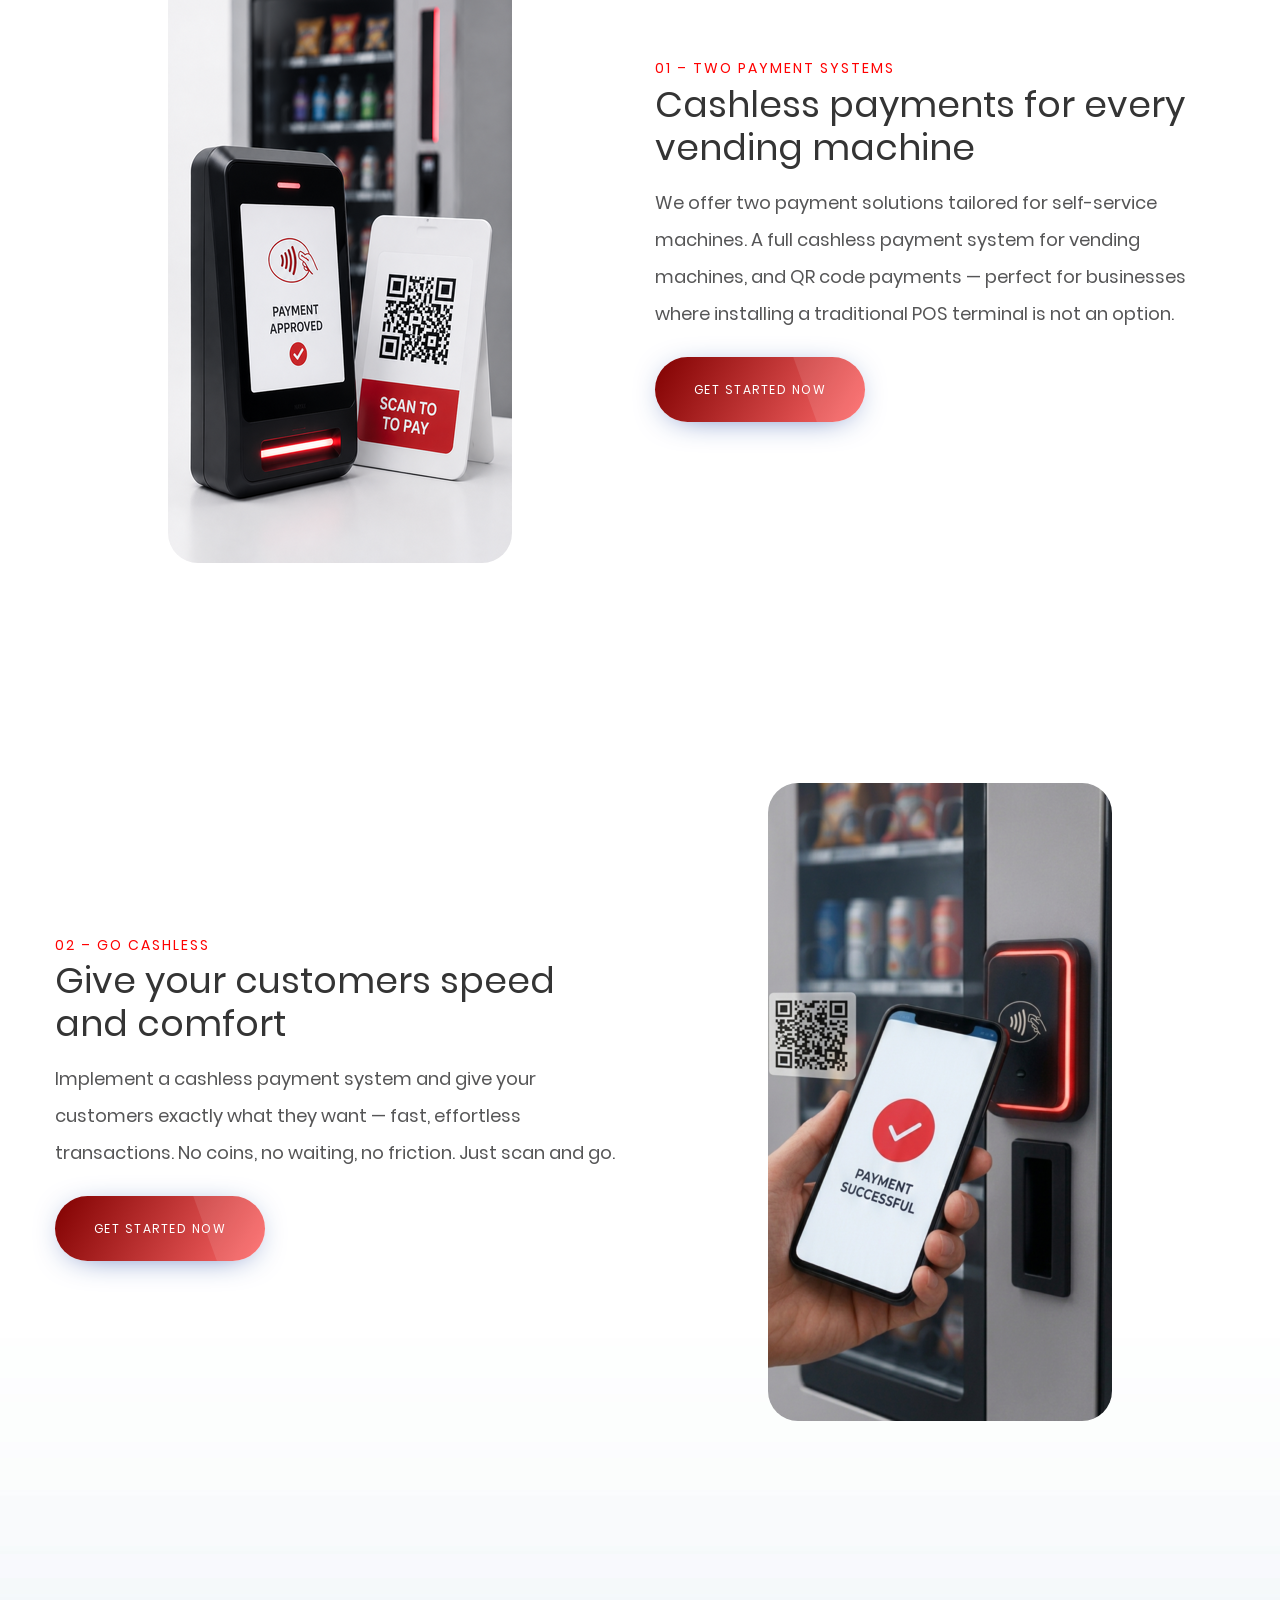
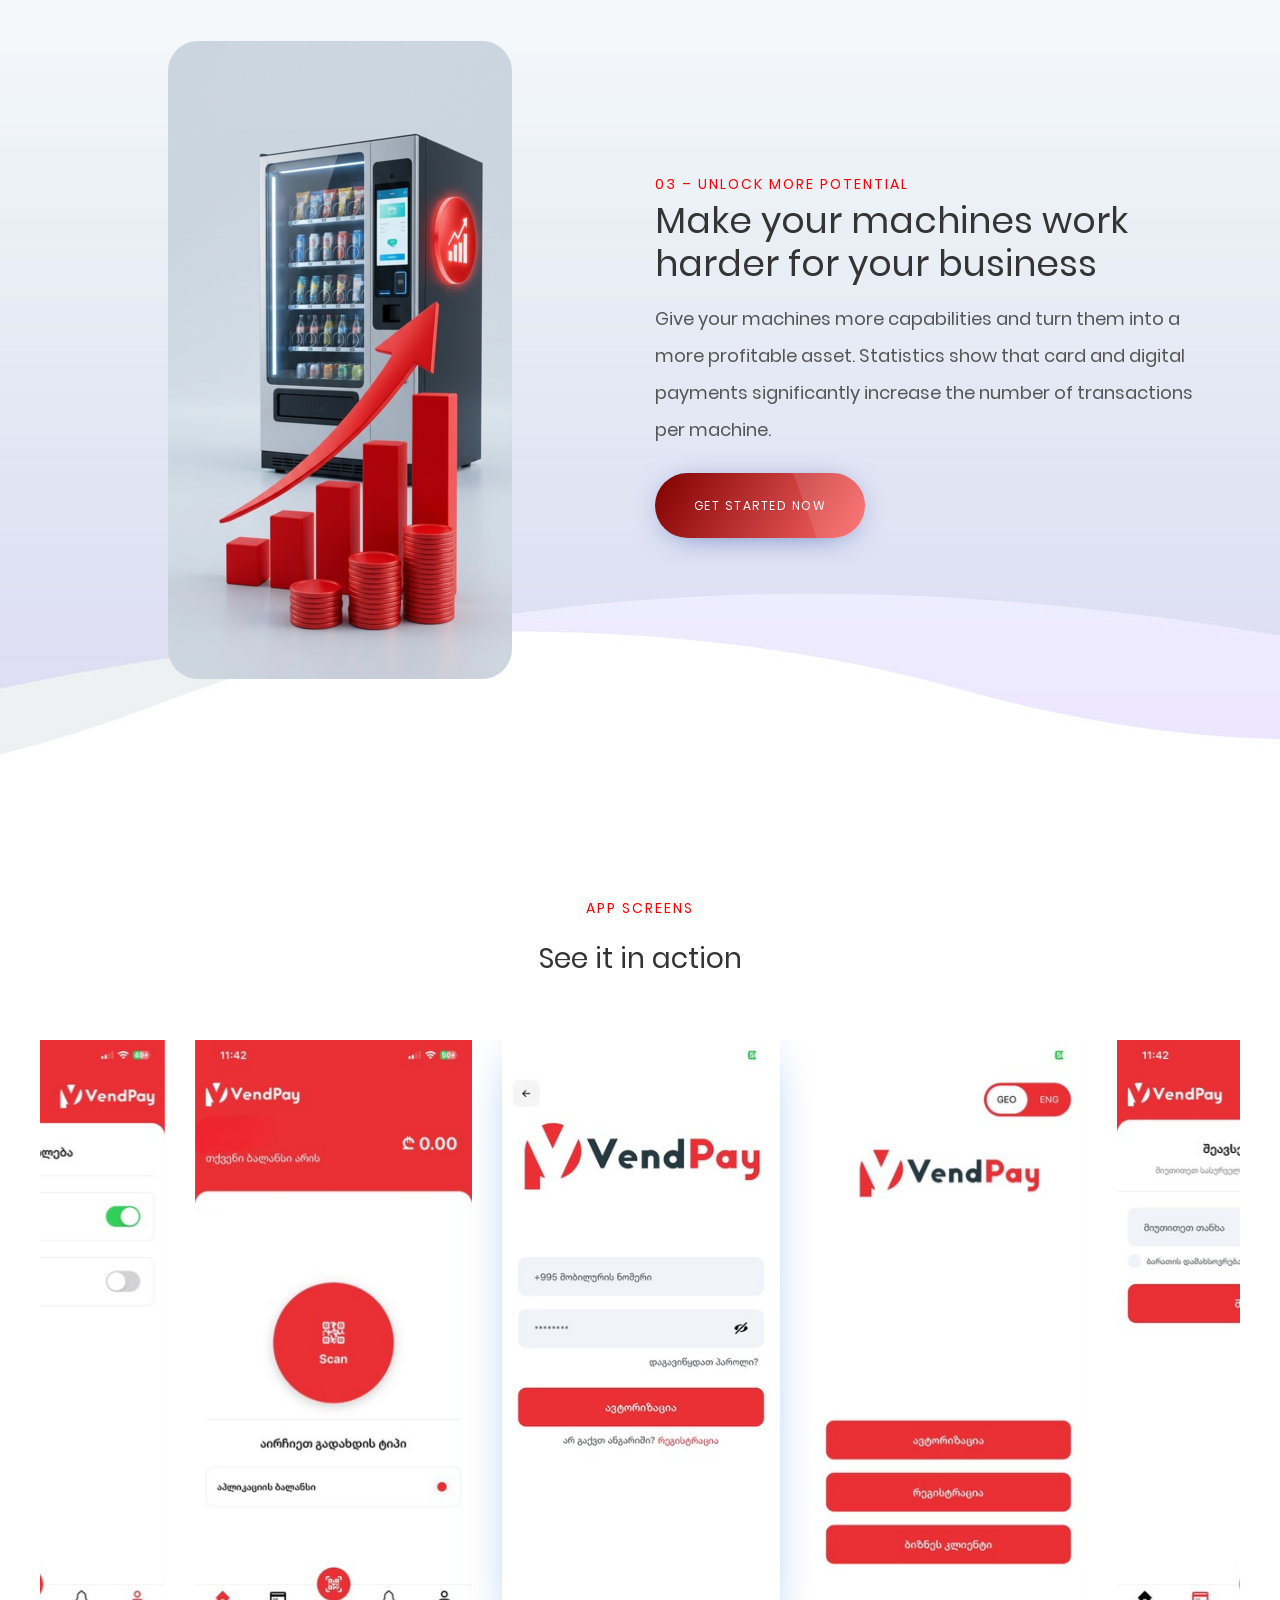
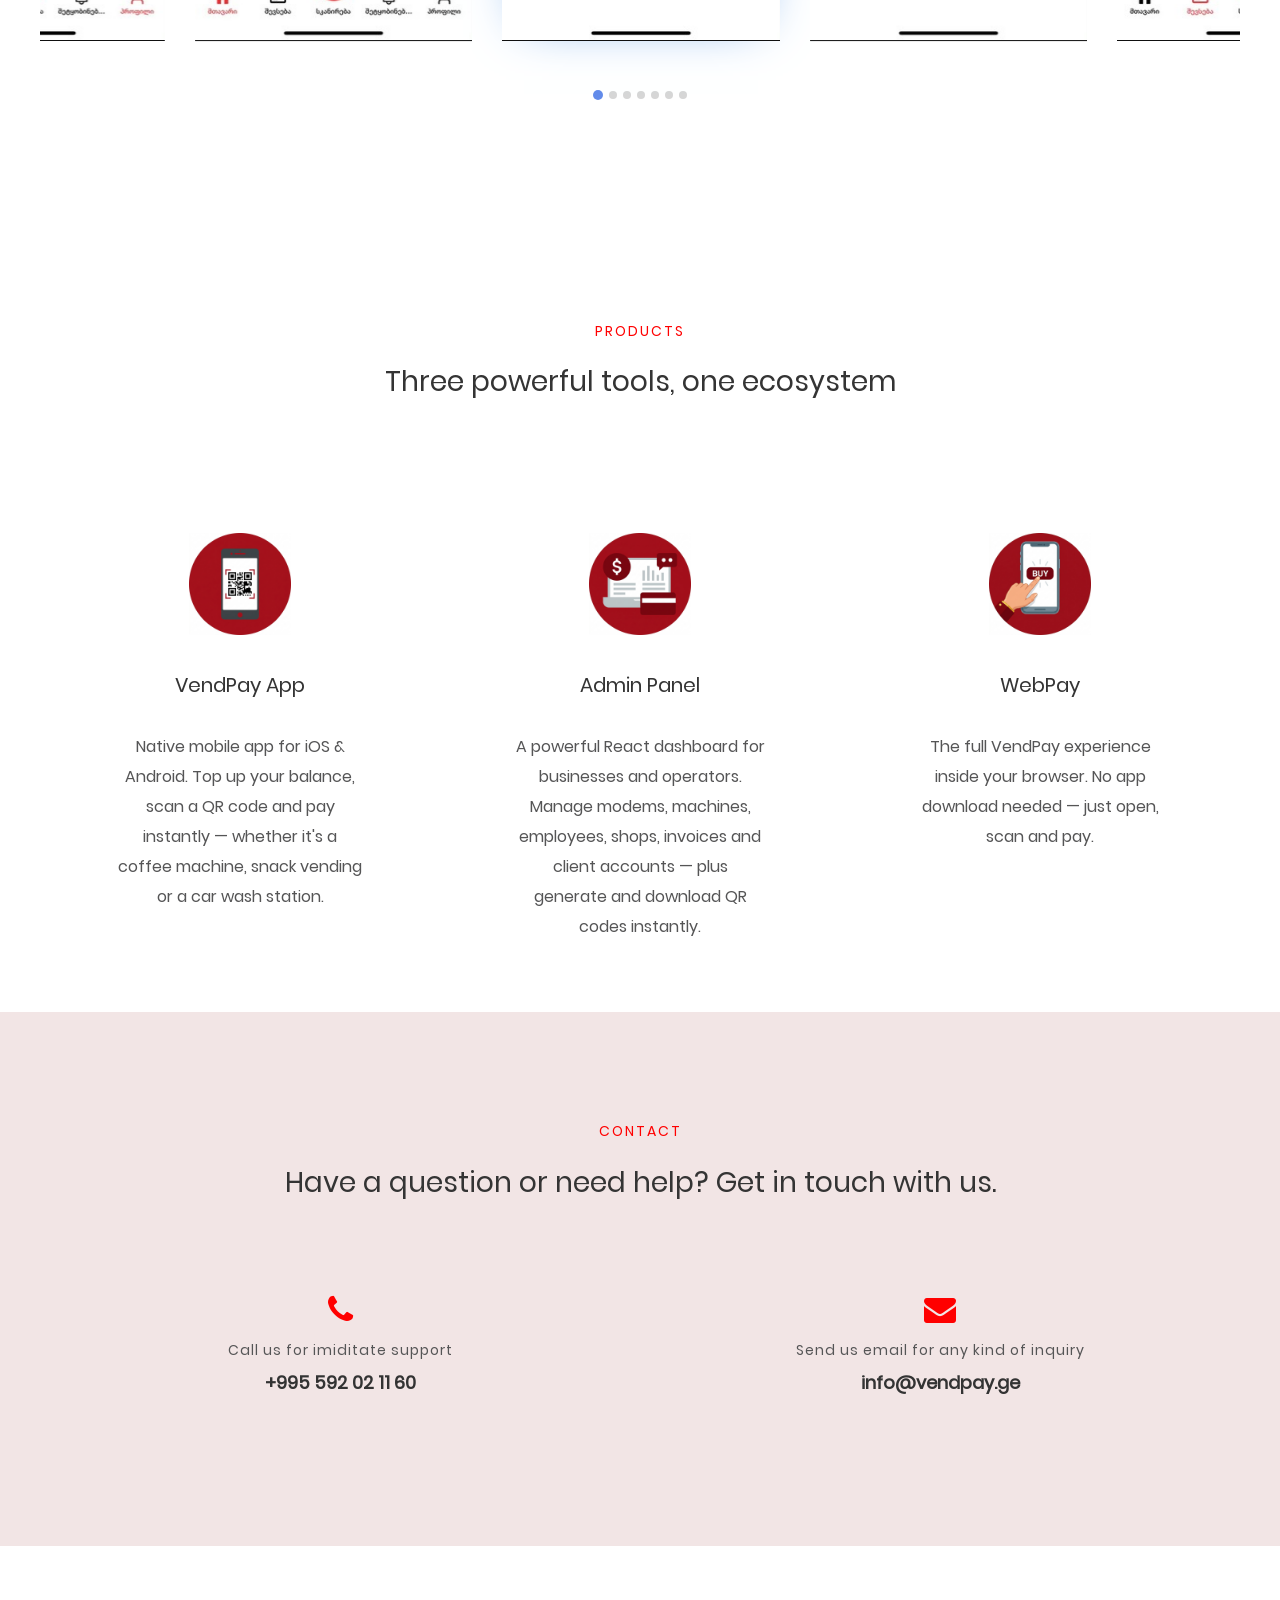
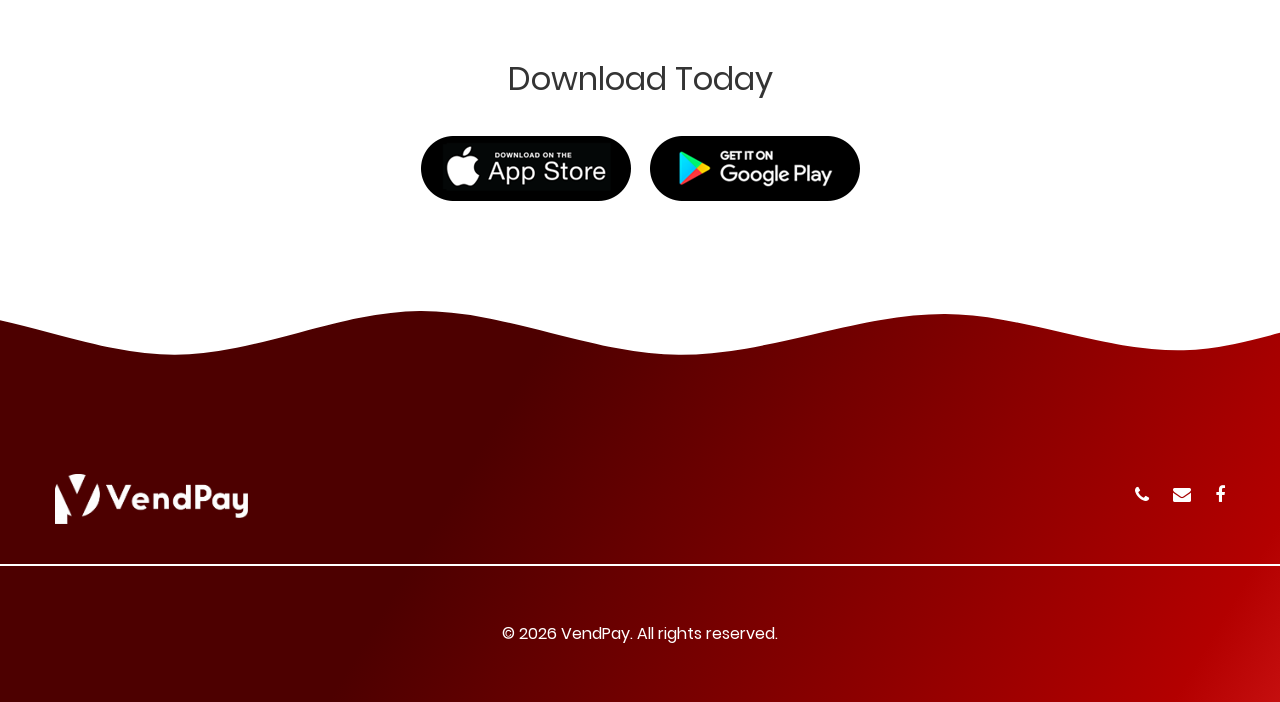
==== commit 8d3f1add: "." ====
--- a/index.html
+++ b/index.html
@@ -91,7 +91,7 @@
         </ul>
       </div>
 
-      <a href="#" class="btn-1 shadow1 style3 bgscheme" data-translate="cabinet">Cabinet</a>
+      <a href="./login" class="btn-1 shadow1 style3 bgscheme" data-translate="cabinet">Cabinet</a>
       <div class="language-switcher">
         <div class="lang-selector">
           <button class="lang-toggle" type="button" id="languageSelector" aria-haspopup="true" aria-expanded="false">
@@ -314,7 +314,8 @@
               vending machines, and QR code payments — perfect for businesses where installing a traditional POS
               terminal is not an option.
             </p>
-            <a href="#" class="btn-2 shadow1 style3 bgscheme" data-translate="feature_block1_btn">GET STARTED NOW</a>
+            <a href="./login" class="btn-2 shadow1 style3 bgscheme" data-translate="feature_block1_btn">GET STARTED
+              NOW</a>
           </div>
         </div>
       </div>
@@ -332,7 +333,8 @@
               Implement a cashless payment system and give your customers exactly what they want — fast, effortless
               transactions. No coins, no waiting, no friction. Just scan and go.
             </p>
-            <a href="#" class="btn-2 shadow1 style3 bgscheme" data-translate="feature_block2_btn">GET STARTED NOW</a>
+            <a href="./login" class="btn-2 shadow1 style3 bgscheme" data-translate="feature_block2_btn">GET STARTED
+              NOW</a>
           </div>
           <div class="left col-sm-12 col-md-6">
             <div class="img-container">
@@ -362,7 +364,8 @@
               Give your machines more capabilities and turn them into a more profitable asset. Statistics show that card
               and digital payments significantly increase the number of transactions per machine.
             </p>
-            <a href="#" class="btn-2 shadow1 style3 bgscheme" data-translate="feature_block3_btn">GET STARTED NOW</a>
+            <a href="./login" class="btn-2 shadow1 style3 bgscheme" data-translate="feature_block3_btn">GET STARTED
+              NOW</a>
           </div>
         </div>
       </div>
@@ -386,52 +389,37 @@
         <div class="owl-carousel owl-theme">
           <!-- Item -->
           <div class="item">
-            <img class="img-fluid" src="assets/images/img-screen1.jpg" alt="VendPay" />
+            <img class="img-fluid" src="assets/images/slider/slider1.jpeg" alt="VendPay" />
           </div>
           <!-- /.Item -->
           <!-- Item -->
           <div class="item">
-            <img class="img-fluid" src="assets/images/img-screen2.jpg" alt="VendPay" />
+            <img class="img-fluid" src="assets/images/slider/slider2.jpeg" alt="VendPay" />
           </div>
           <!-- /.Item -->
           <!-- Item -->
           <div class="item">
-            <img class="img-fluid" src="assets/images/img-screen3.jpg" alt="VendPay" />
+            <img class="img-fluid" src="assets/images/slider/slider3.jpeg" alt="VendPay" />
           </div>
           <!-- /.Item -->
           <!-- Item -->
           <div class="item">
-            <img class="img-fluid" src="assets/images/img-screen4.jpg" alt="VendPay" />
+            <img class="img-fluid" src="assets/images/slider/slider4.jpeg" alt="VendPay" />
           </div>
           <!-- /.Item -->
           <!-- Item -->
           <div class="item">
-            <img class="img-fluid" src="assets/images/img-screen5.jpg" alt="VendPay" />
+            <img class="img-fluid" src="assets/images/slider/slider5.jpg" alt="VendPay" />
           </div>
           <!-- /.Item -->
           <!-- Item -->
           <div class="item">
-            <img class="img-fluid" src="assets/images/img-screen1.jpg" alt="VendPay" />
+            <img class="img-fluid" src="assets/images/slider/slider6.jpeg" alt="VendPay" />
           </div>
           <!-- /.Item -->
           <!-- Item -->
           <div class="item">
-            <img class="img-fluid" src="assets/images/img-screen1.jpg" alt="VendPay" />
-          </div>
-          <!-- /.Item -->
-          <!-- Item -->
-          <div class="item">
-            <img class="img-fluid" src="assets/images/img-screen2.jpg" alt="VendPay" />
-          </div>
-          <!-- /.Item -->
-          <!-- Item -->
-          <div class="item">
-            <img class="img-fluid" src="assets/images/img-screen3.jpg" alt="VendPay" />
-          </div>
-          <!-- /.Item -->
-          <!-- Item -->
-          <div class="item">
-            <img class="img-fluid" src="assets/images/img-screen4.jpg" alt="VendPay" />
+            <img class="img-fluid" src="assets/images/slider/slider7.jpg" alt="VendPay" />
           </div>
           <!-- /.Item -->
         </div>
@@ -616,7 +604,7 @@
         </div>
         <div class="col-12 col-md-6 ez-animate" data-animation="fadeInUp">
           <div class="contact-info-card">
-            <i  class="fa fa-phone fa-2x clscheme"></i>
+            <i class="fa fa-phone fa-2x clscheme"></i>
             <h6 data-translate="call_us">Call us for immediate support</h6>
             <a href="tel:+995592021160">+995 592 02 11 60</a>
           </div>
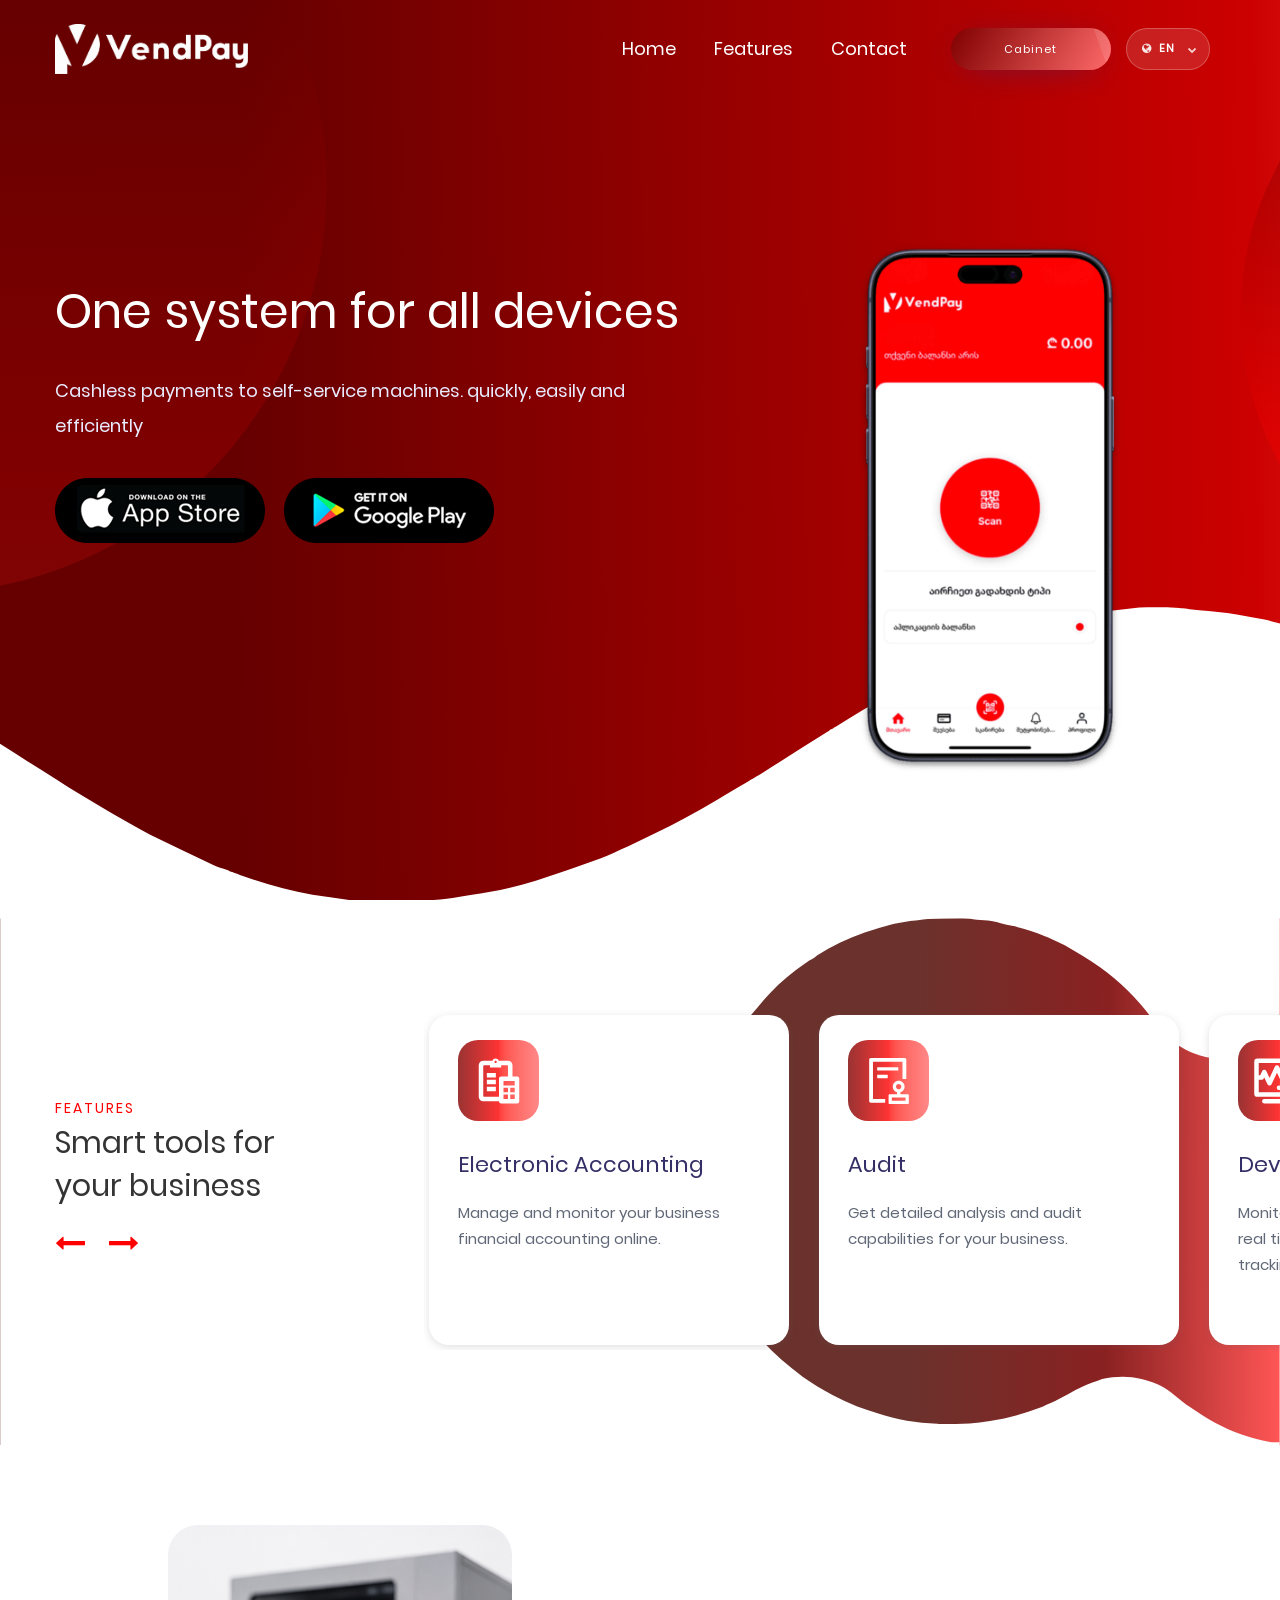
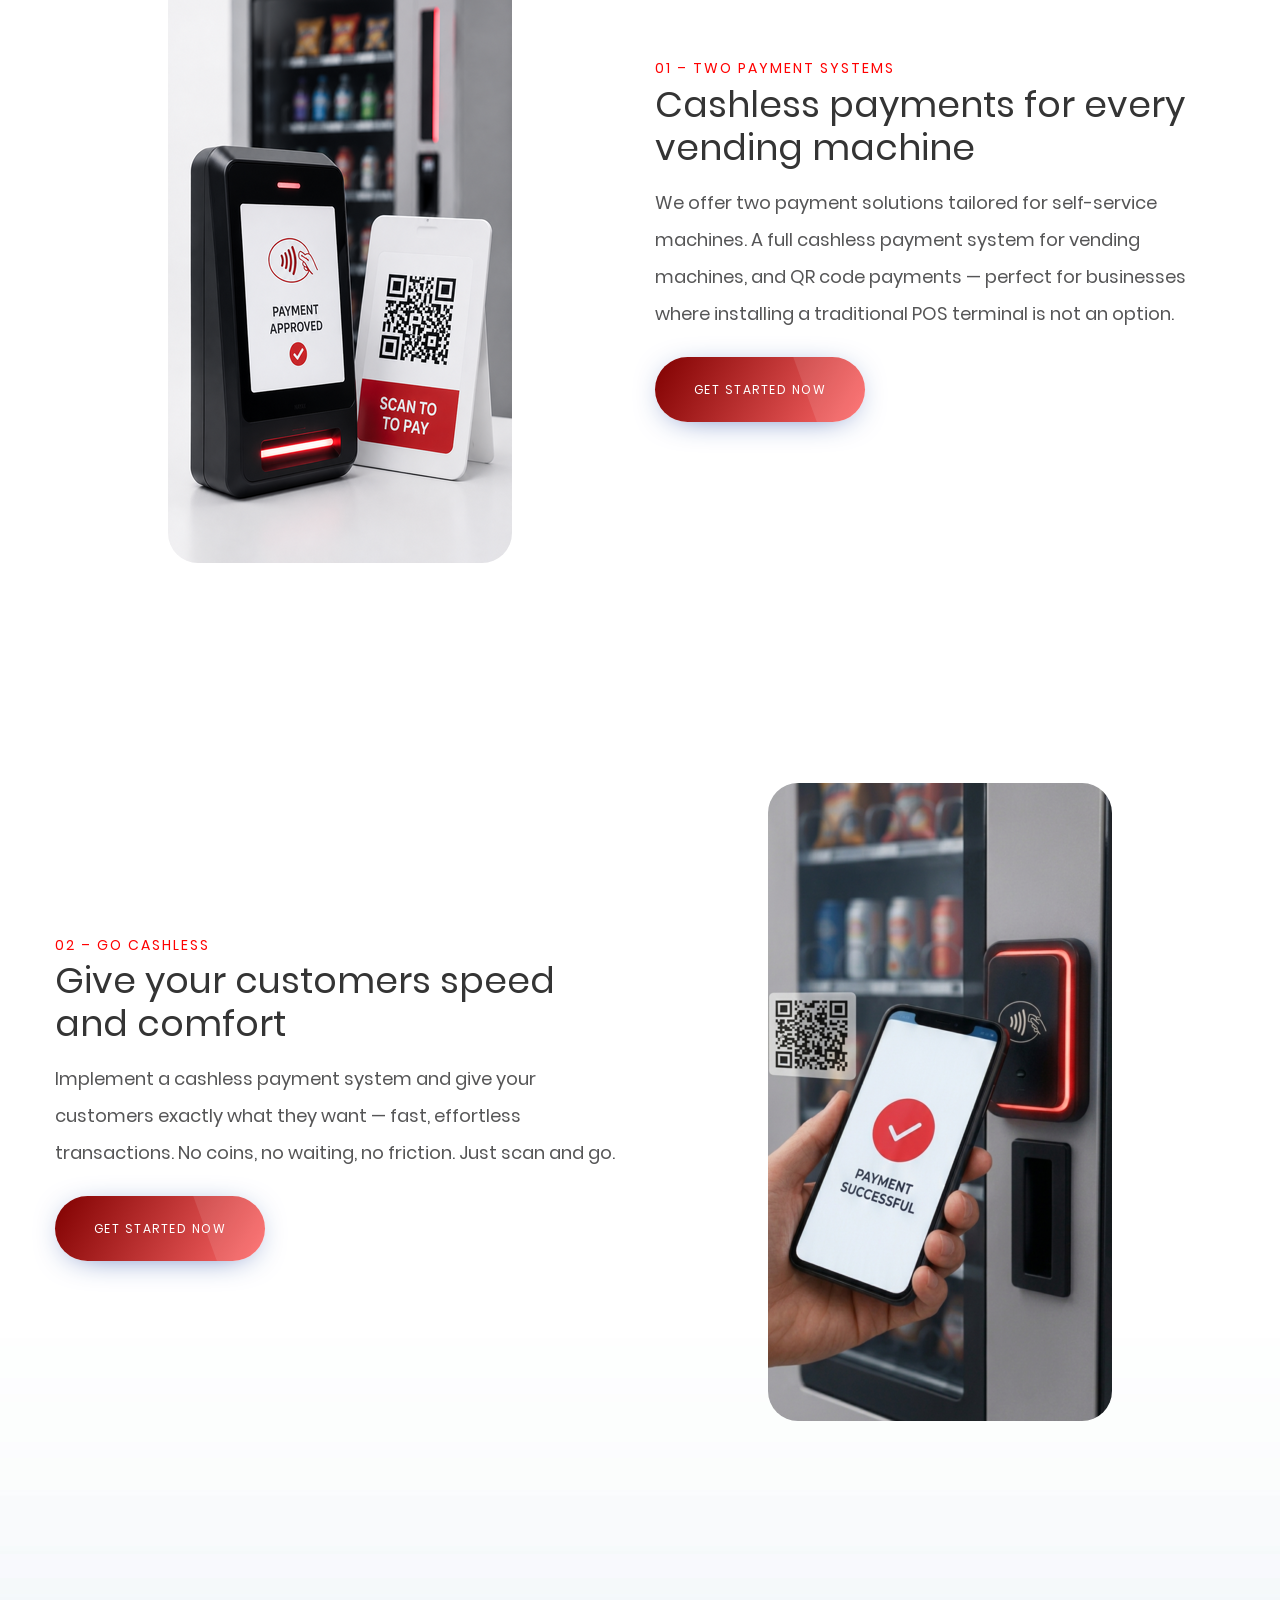
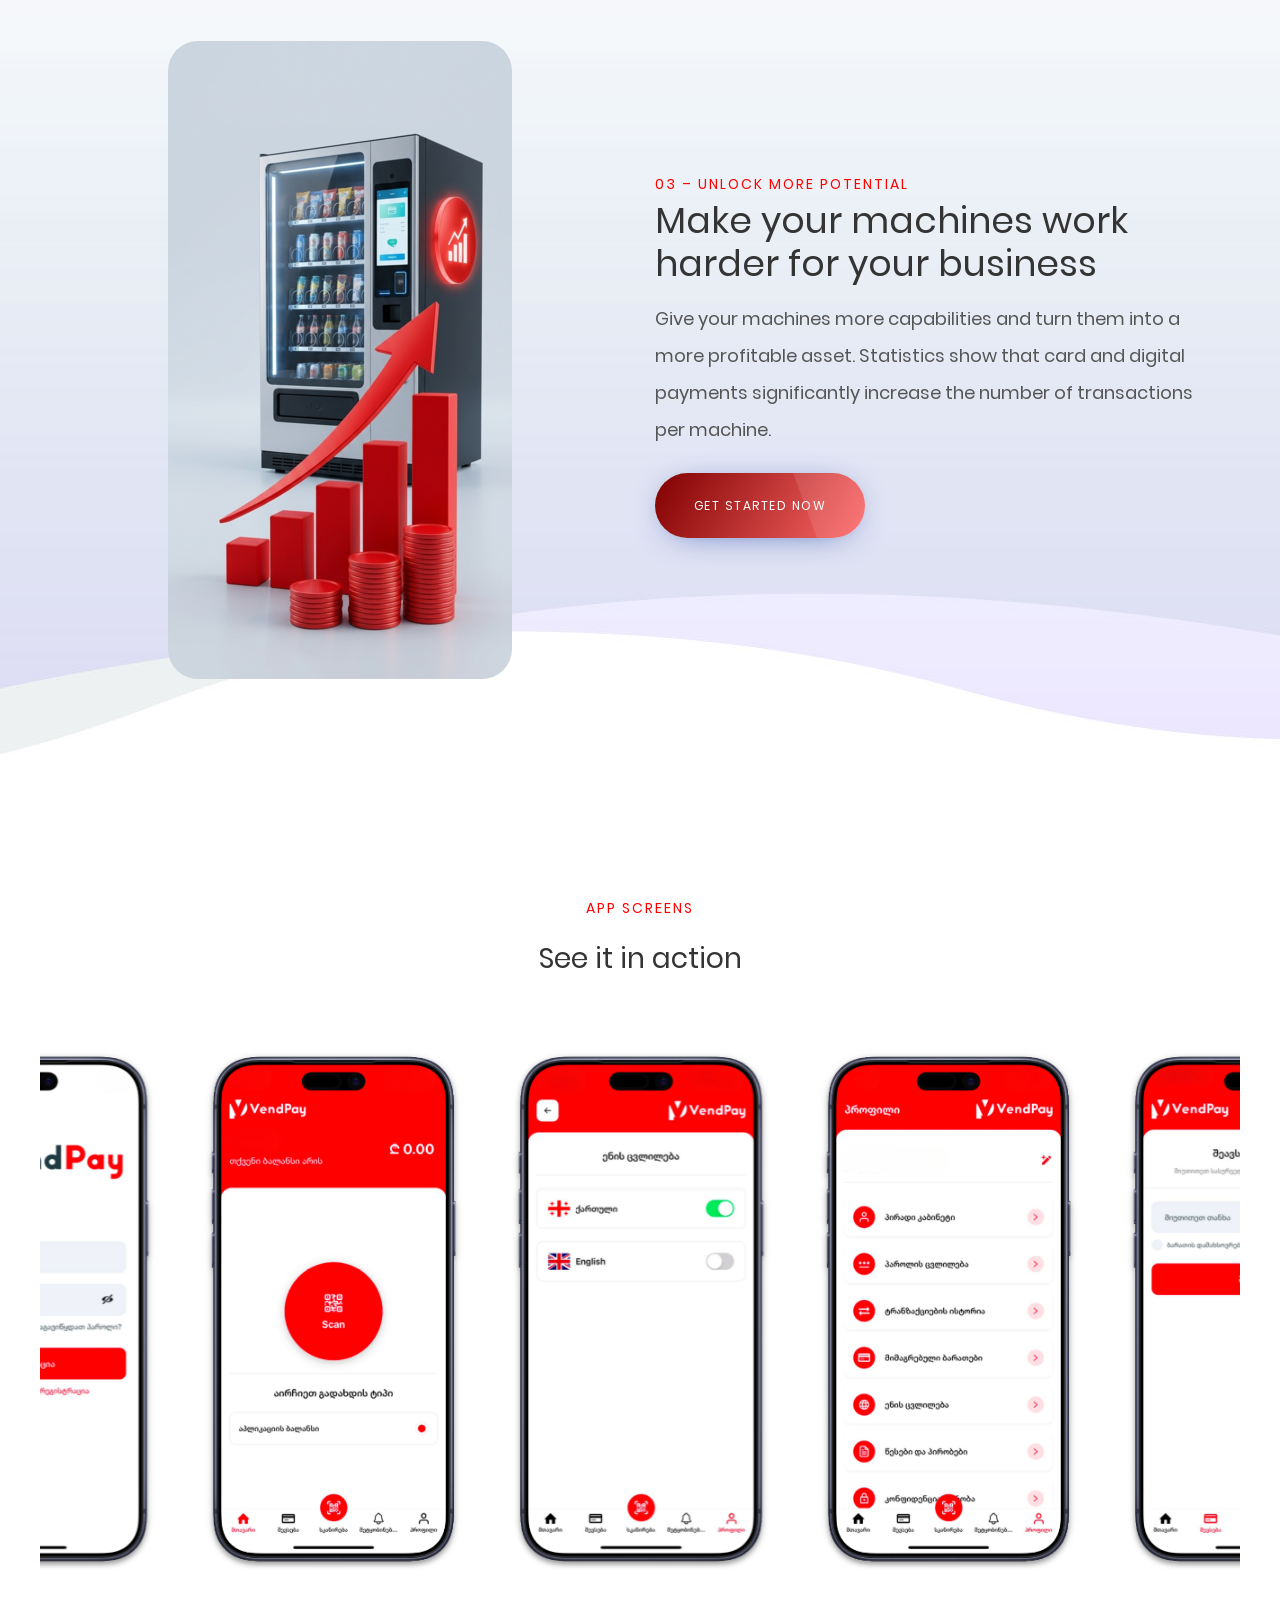
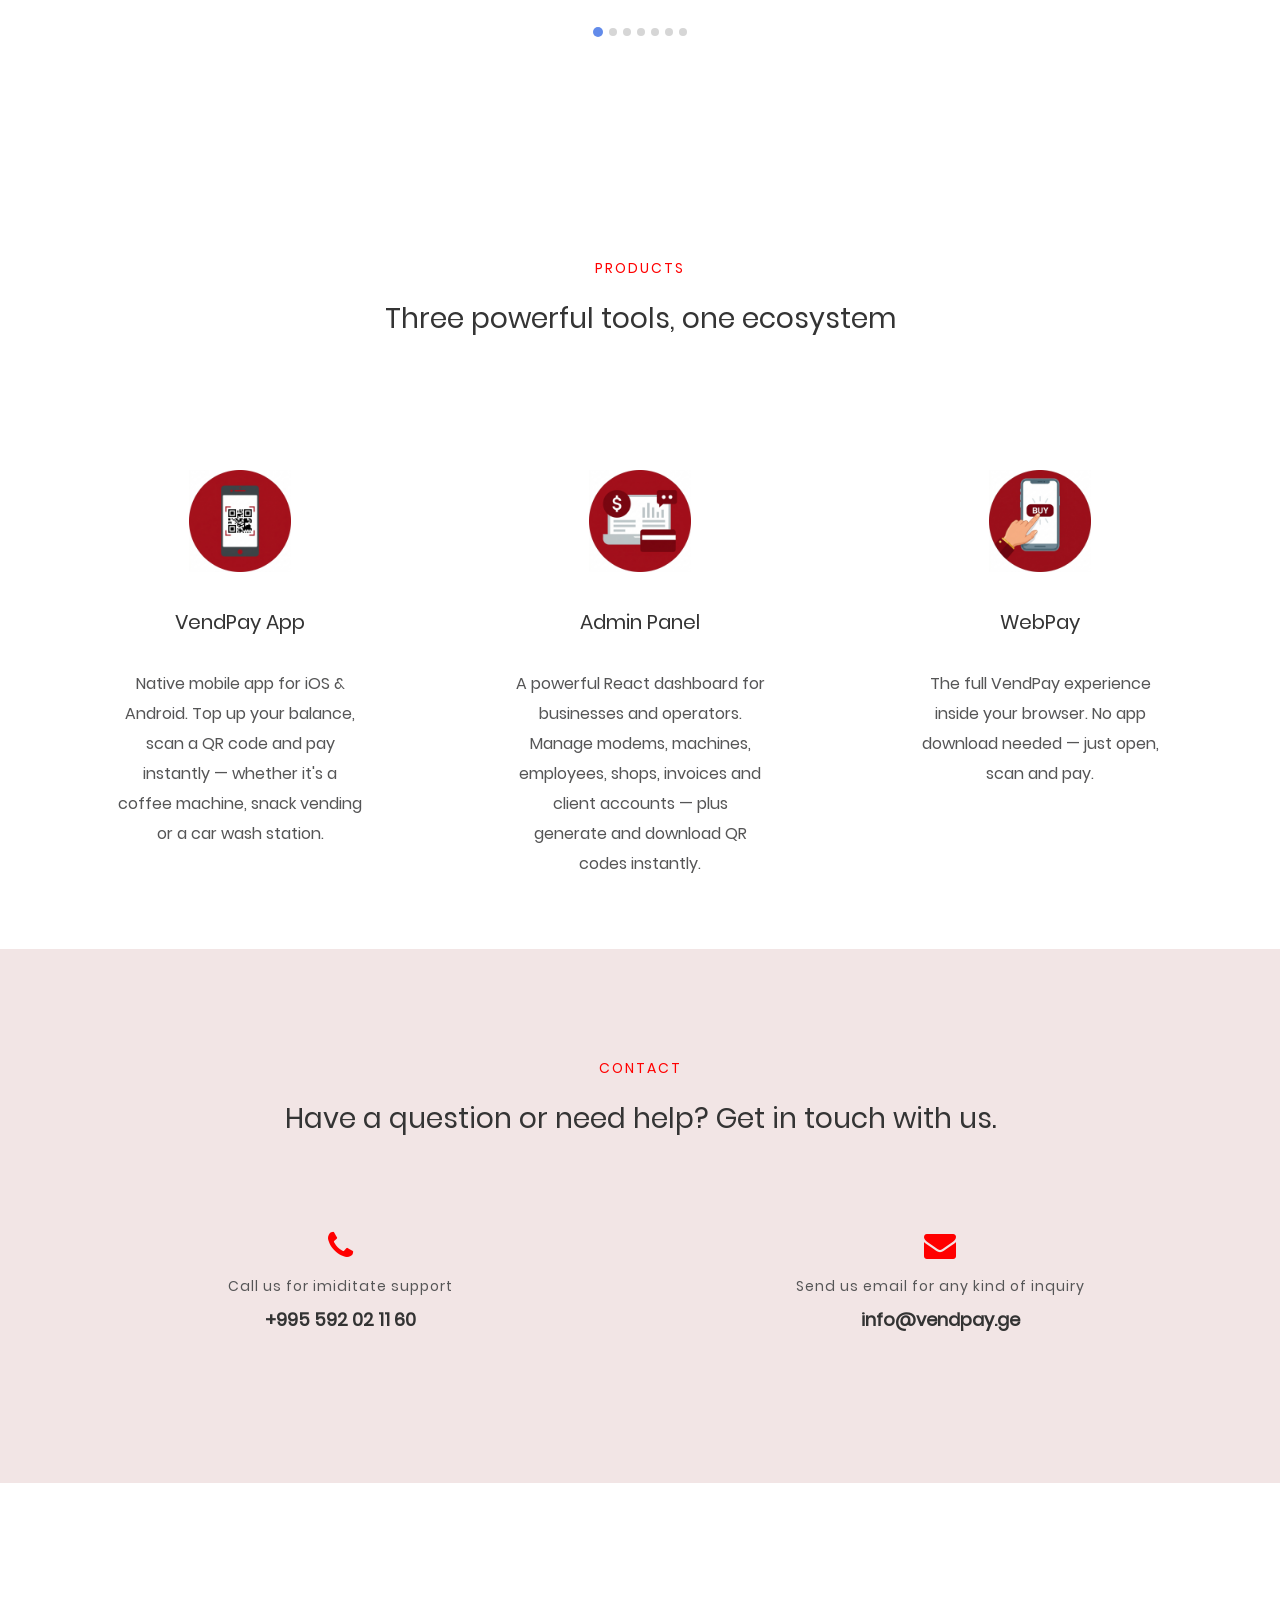
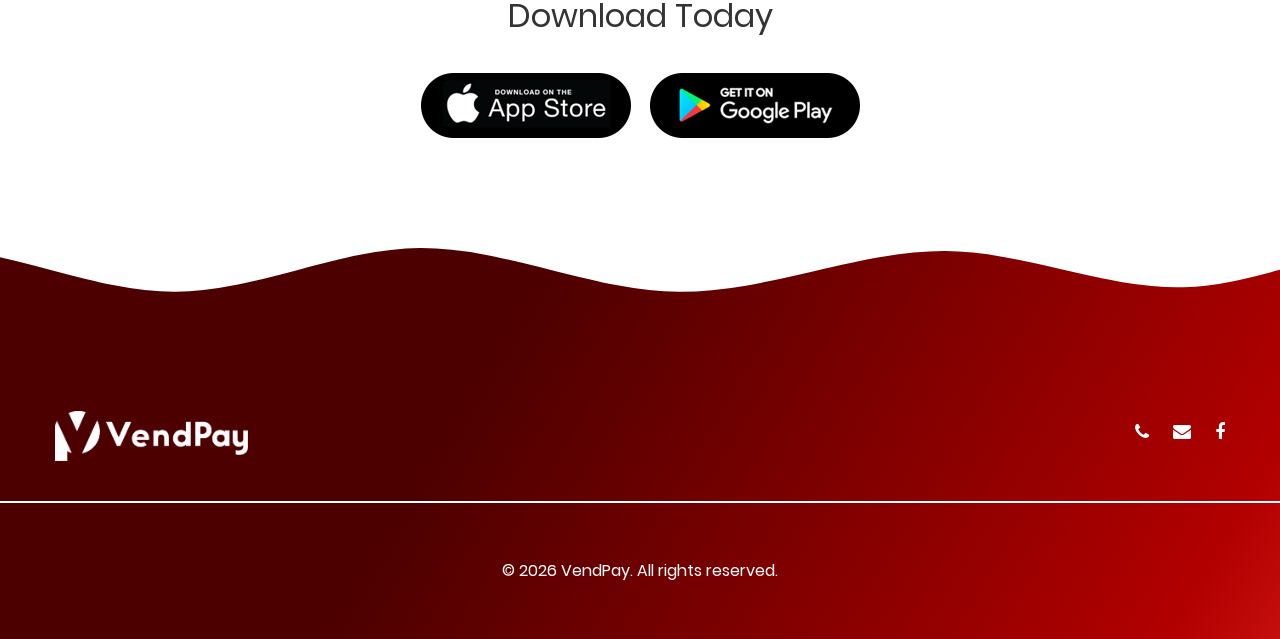
==== commit 28191970: "." ====
--- a/index.html
+++ b/index.html
@@ -389,37 +389,37 @@
         <div class="owl-carousel owl-theme">
           <!-- Item -->
           <div class="item">
-            <img class="img-fluid" src="assets/images/slider/slider1.jpeg" alt="VendPay" />
+            <img class="img-fluid" src="assets/images/slider/slider1.png" alt="VendPay" />
           </div>
           <!-- /.Item -->
           <!-- Item -->
           <div class="item">
-            <img class="img-fluid" src="assets/images/slider/slider2.jpeg" alt="VendPay" />
+            <img class="img-fluid" src="assets/images/slider/slider2.png" alt="VendPay" />
           </div>
           <!-- /.Item -->
           <!-- Item -->
           <div class="item">
-            <img class="img-fluid" src="assets/images/slider/slider3.jpeg" alt="VendPay" />
+            <img class="img-fluid" src="assets/images/slider/slider3.png" alt="VendPay" />
           </div>
           <!-- /.Item -->
           <!-- Item -->
           <div class="item">
-            <img class="img-fluid" src="assets/images/slider/slider4.jpeg" alt="VendPay" />
+            <img class="img-fluid" src="assets/images/slider/slider4.png" alt="VendPay" />
           </div>
           <!-- /.Item -->
           <!-- Item -->
           <div class="item">
-            <img class="img-fluid" src="assets/images/slider/slider5.jpg" alt="VendPay" />
+            <img class="img-fluid" src="assets/images/slider/slider5.png" alt="VendPay" />
           </div>
           <!-- /.Item -->
           <!-- Item -->
           <div class="item">
-            <img class="img-fluid" src="assets/images/slider/slider6.jpeg" alt="VendPay" />
+            <img class="img-fluid" src="assets/images/slider/slider6.png" alt="VendPay" />
           </div>
           <!-- /.Item -->
           <!-- Item -->
           <div class="item">
-            <img class="img-fluid" src="assets/images/slider/slider7.jpg" alt="VendPay" />
+            <img class="img-fluid" src="assets/images/slider/slider7.png" alt="VendPay" />
           </div>
           <!-- /.Item -->
         </div>
--- a/assets/css/style.css
+++ b/assets/css/style.css
@@ -1508,8 +1508,6 @@
   width: auto !important;
 }
 #section-appscreen1 .owl-item.center > div {
-  -webkit-box-shadow: 0 0 50px -22px #64a0e8;
-  box-shadow: 0 0 50px -22px #64a0e8;
   transition: all 0.15s ease-in-out;
 }
 
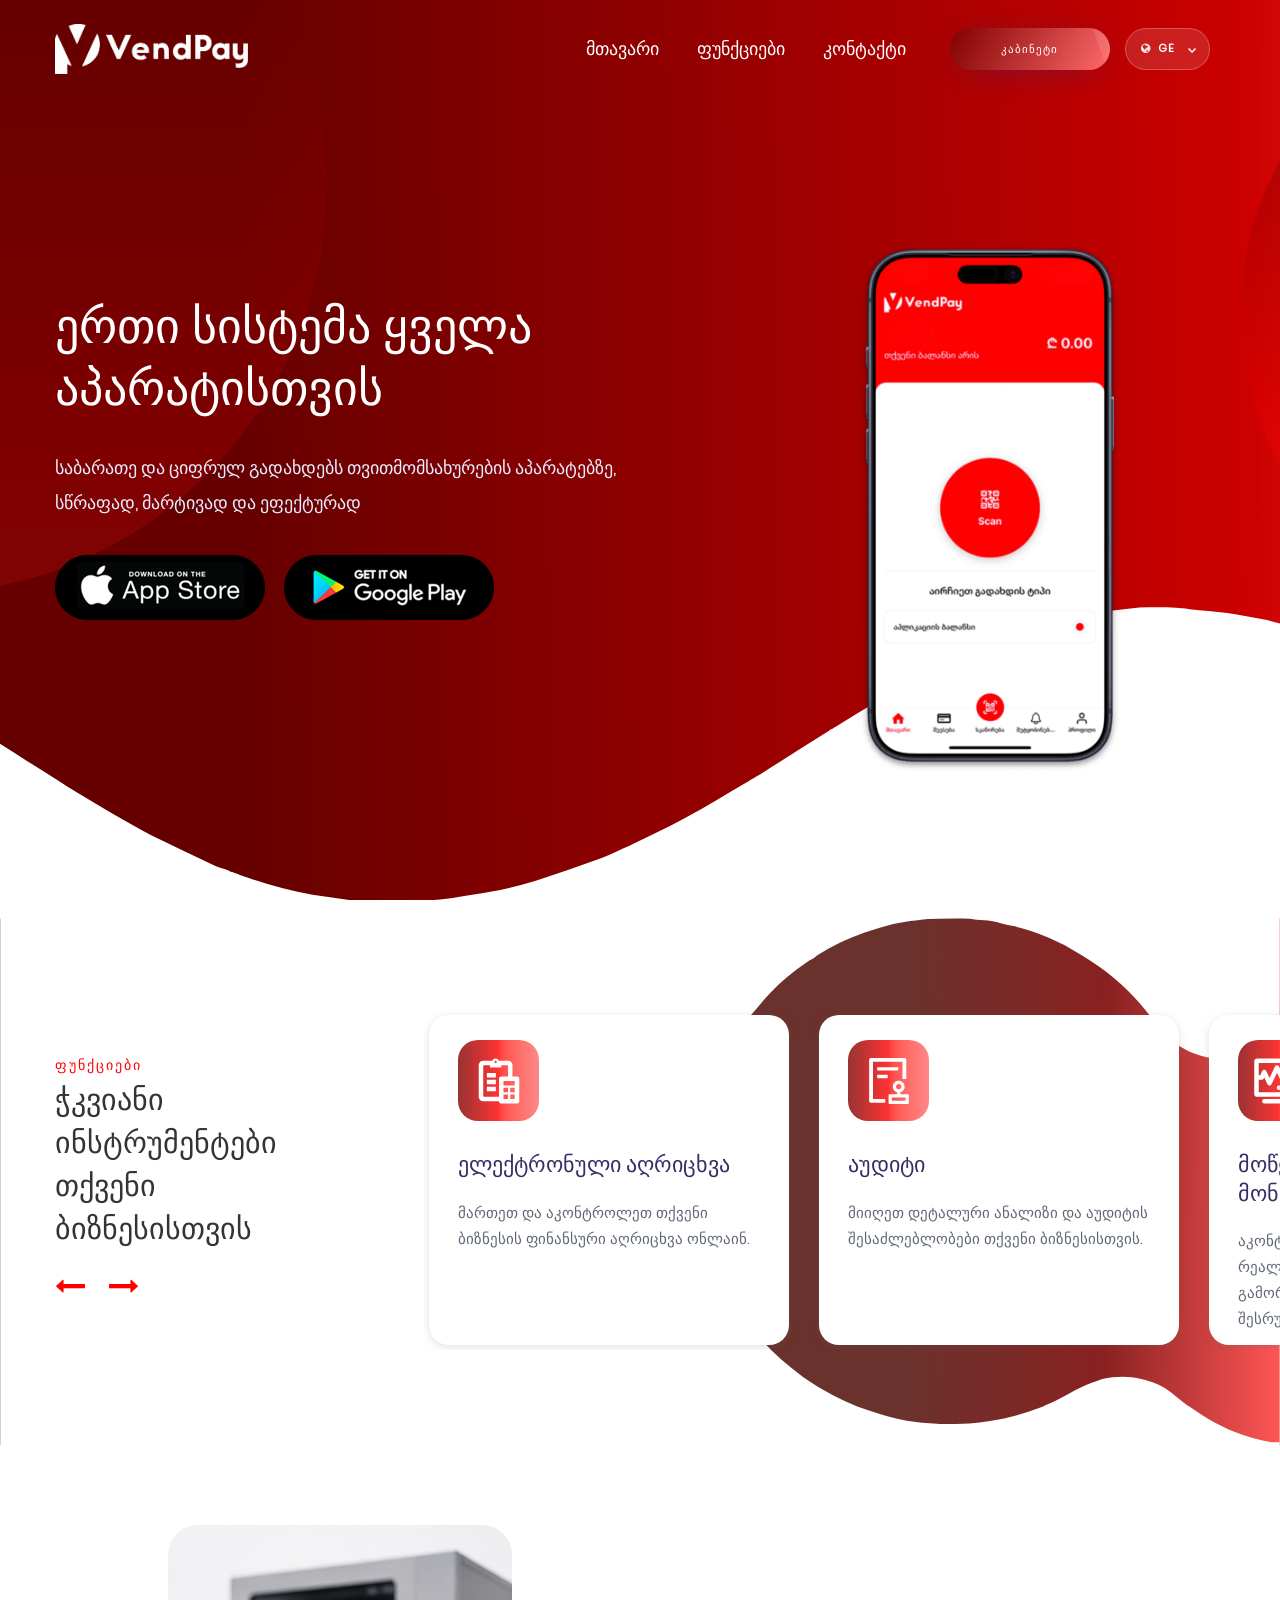
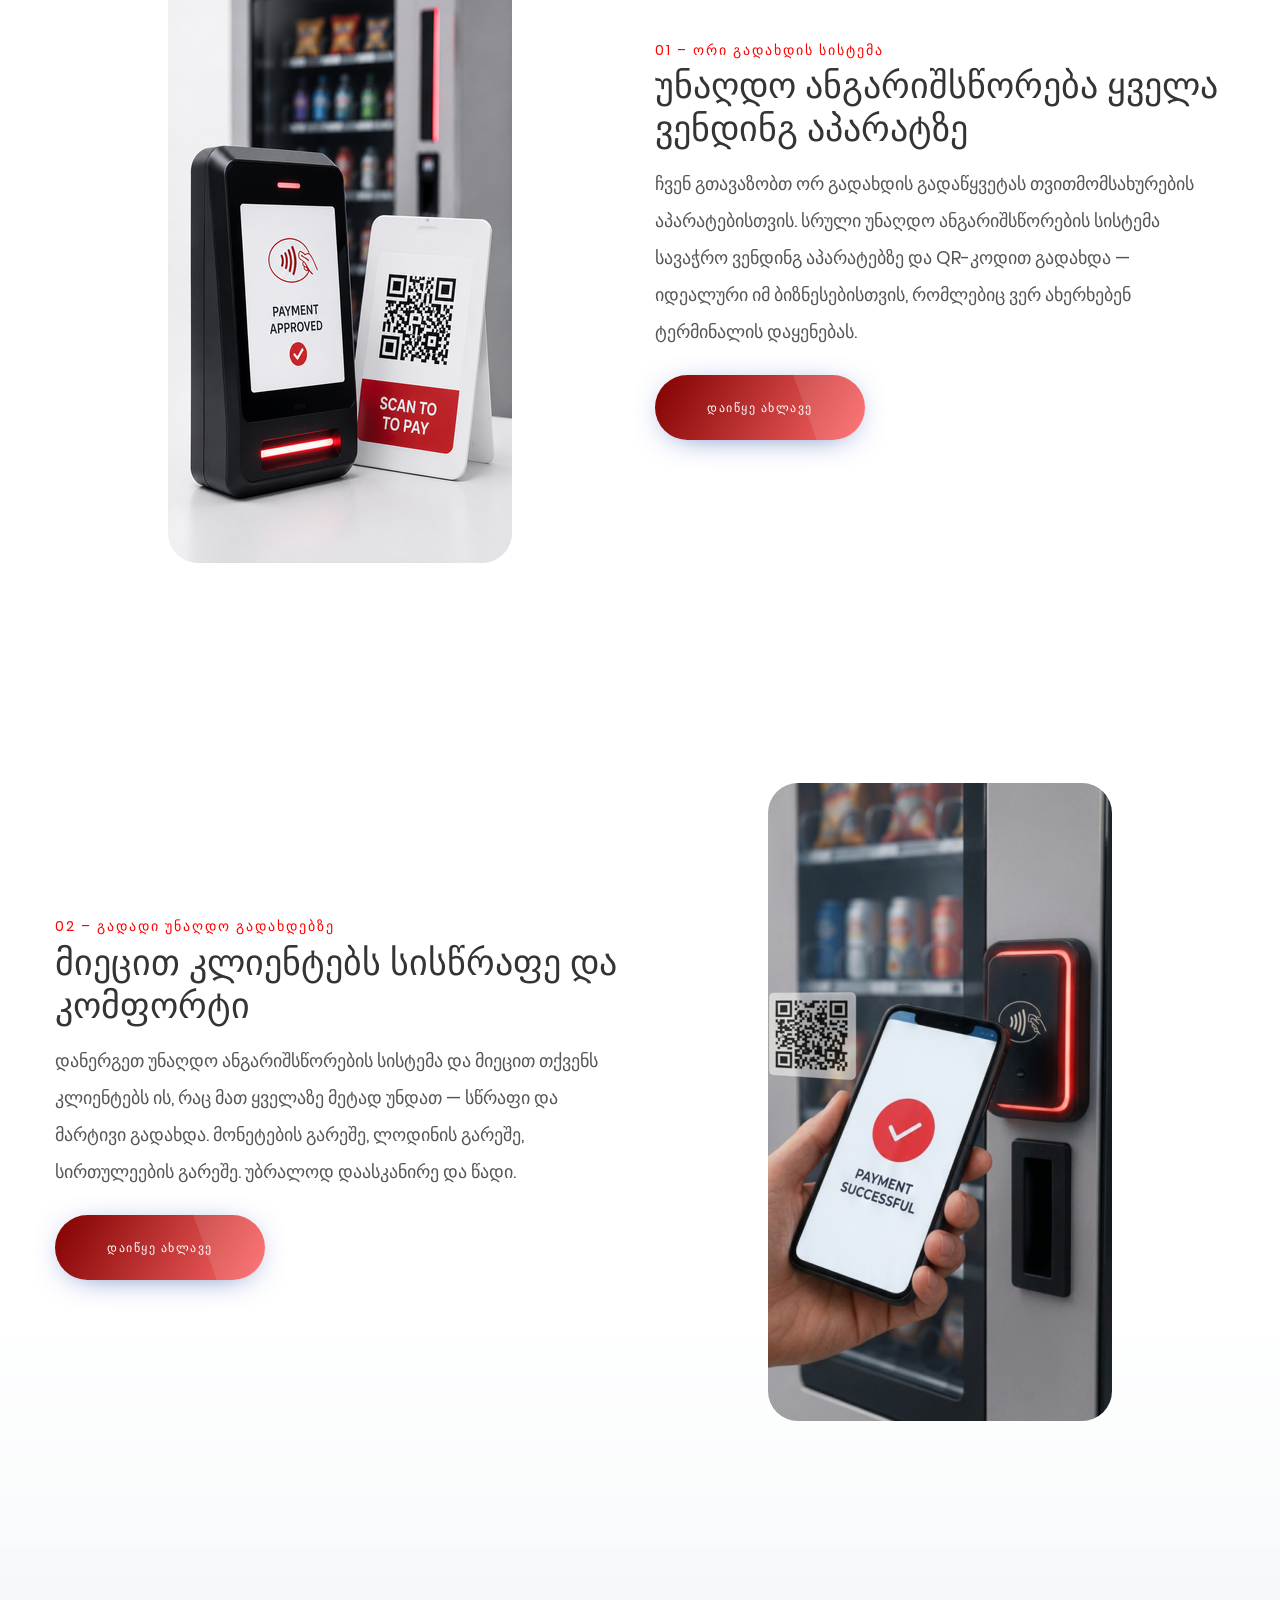
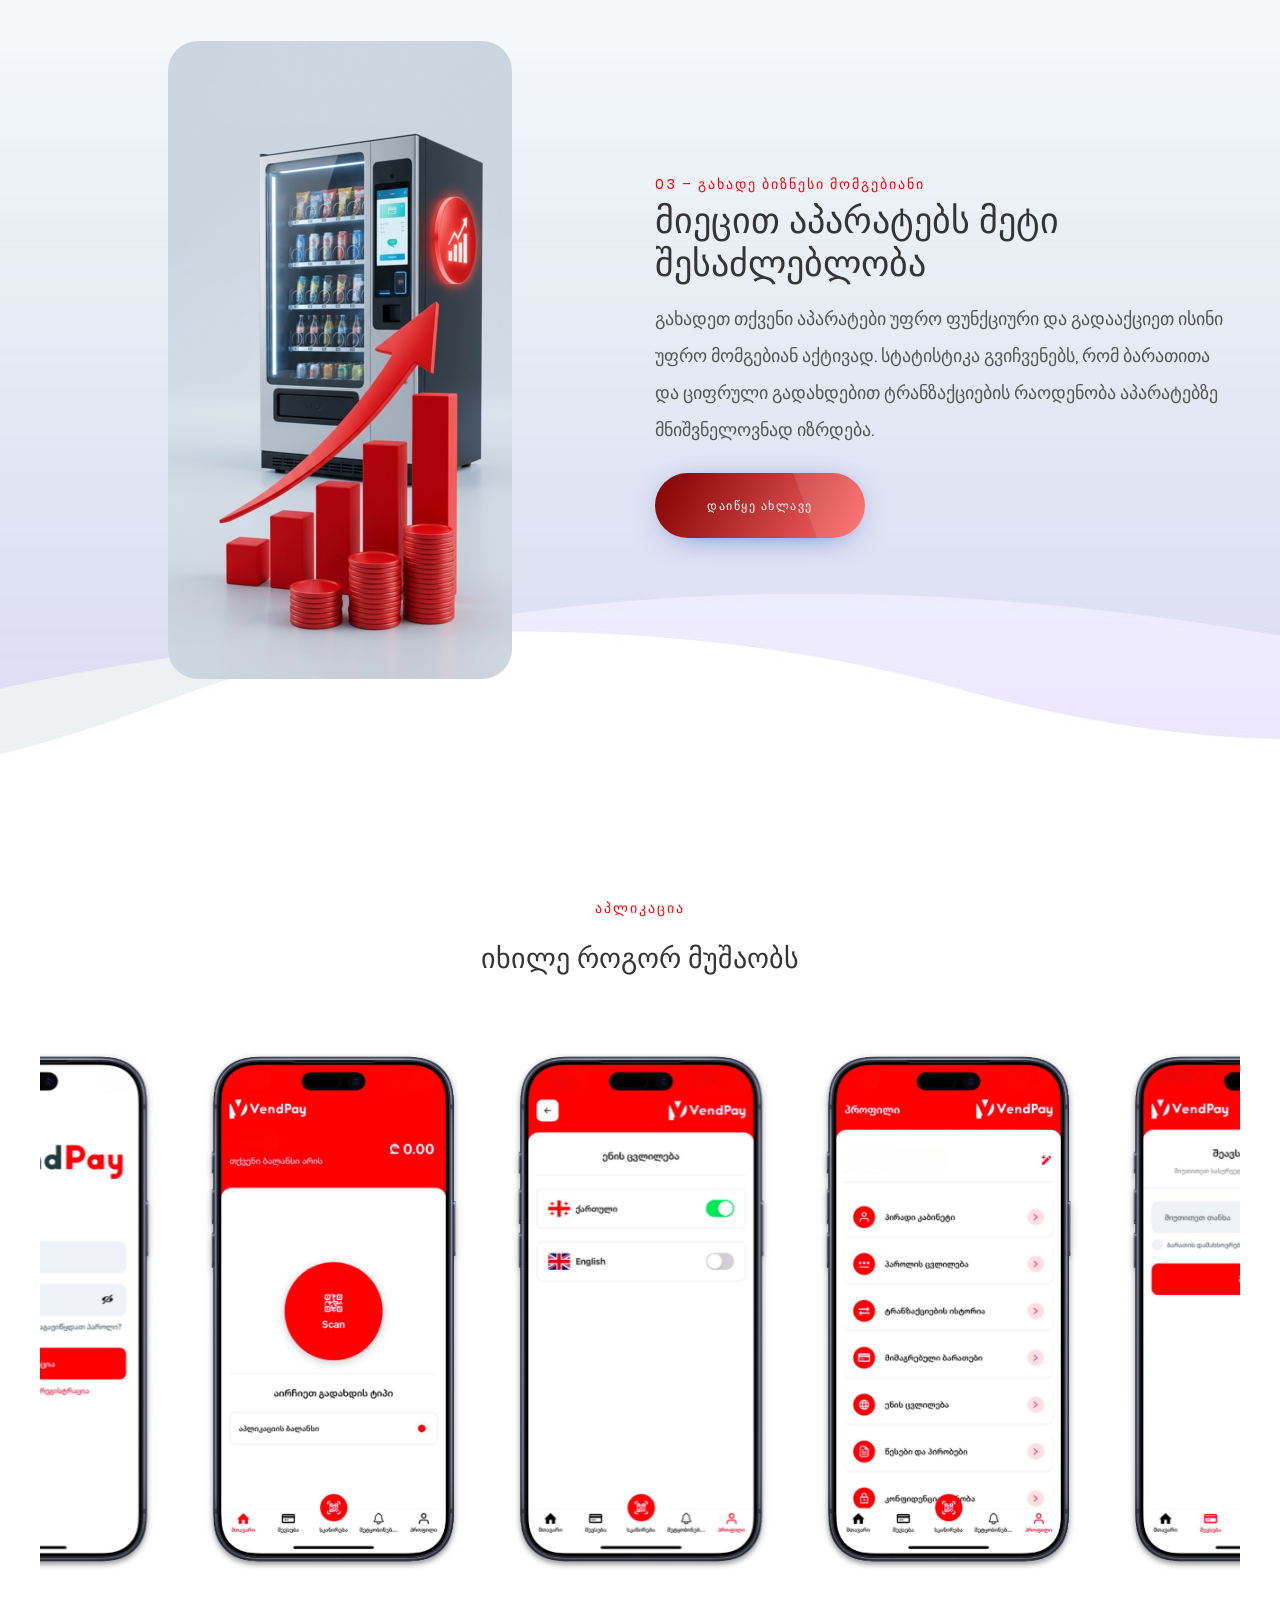
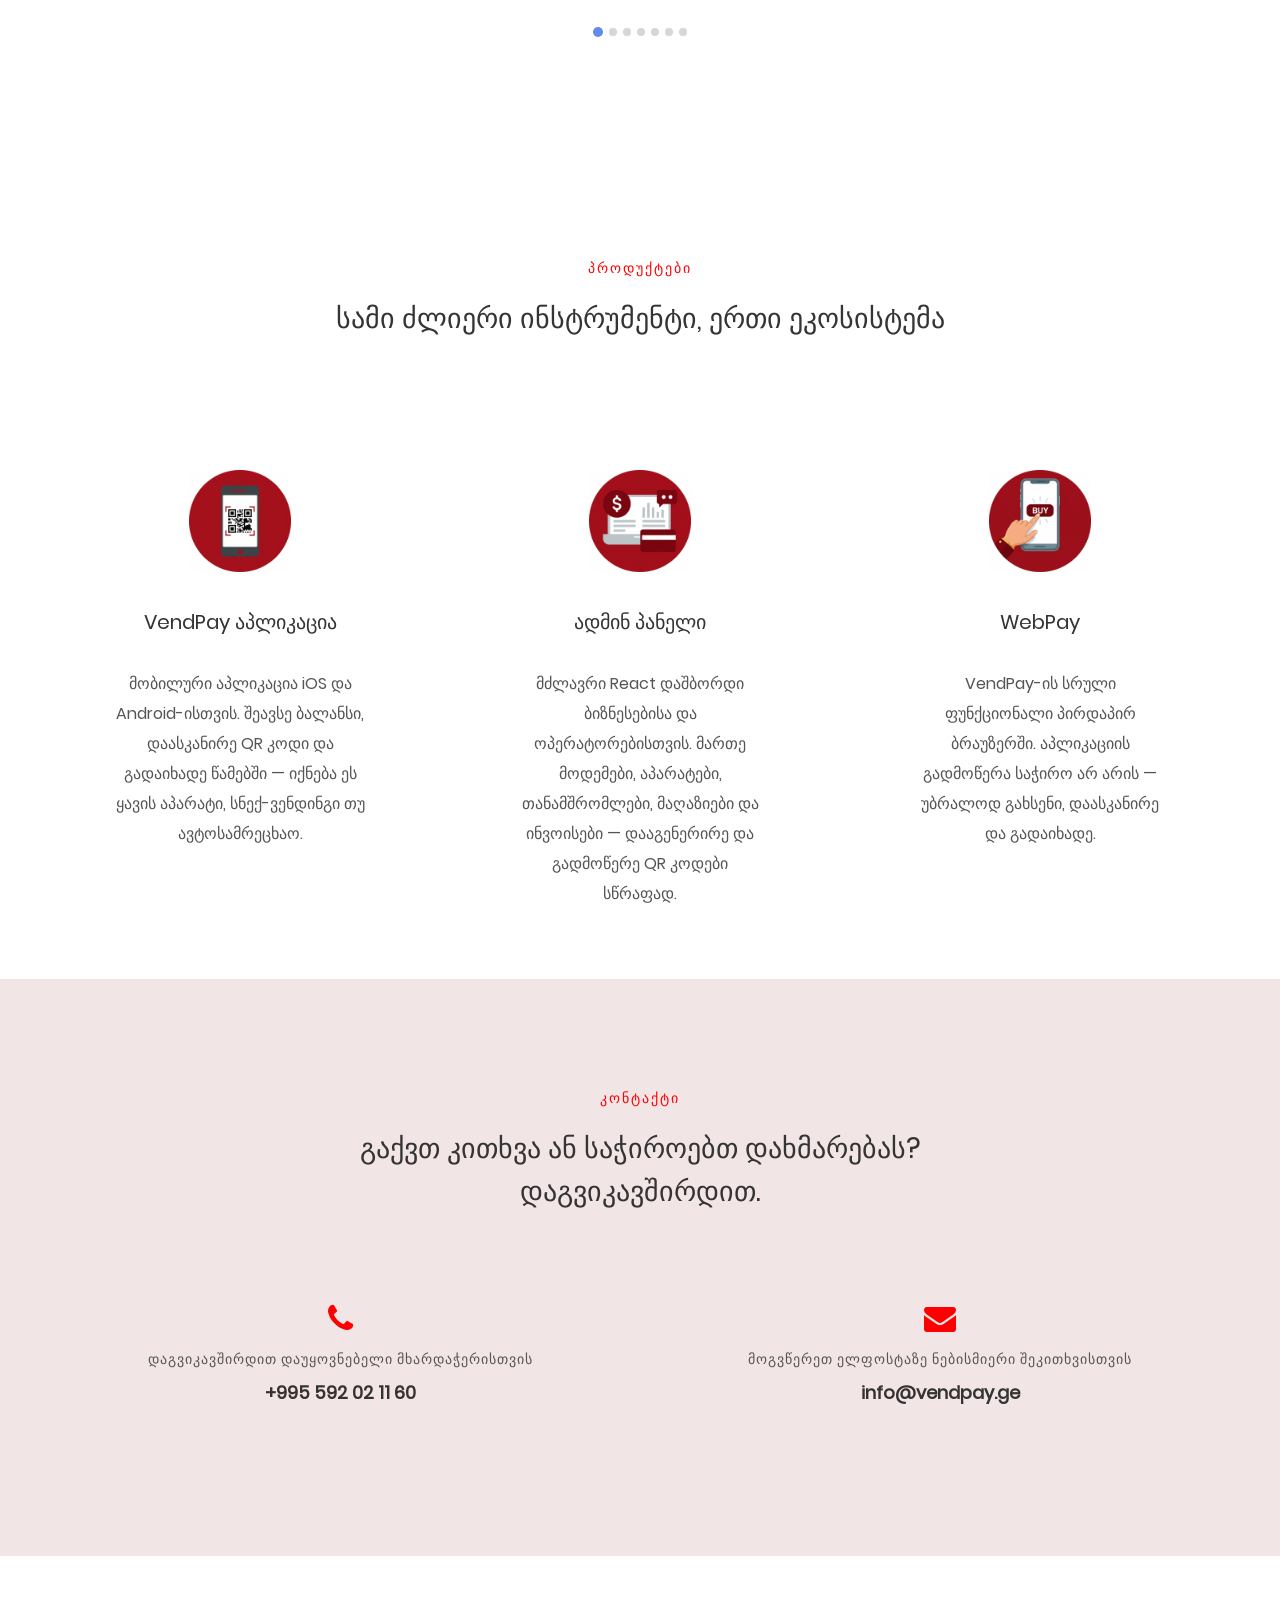
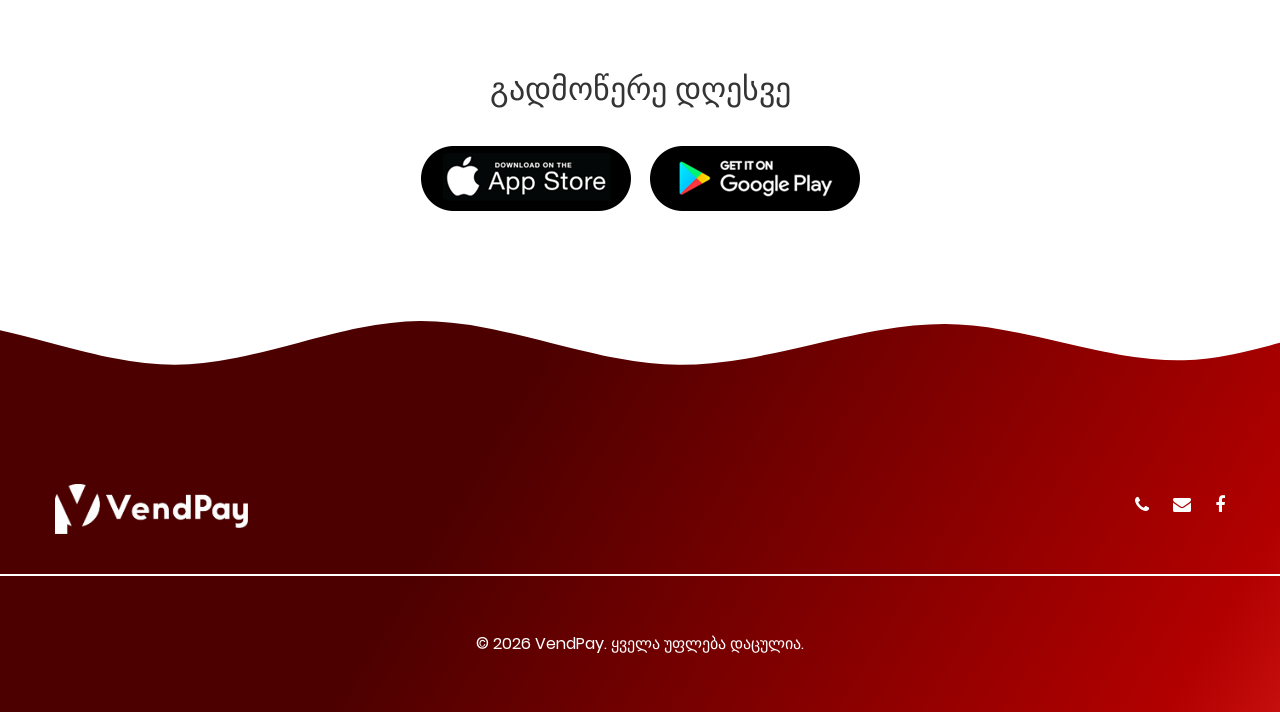
==== commit b6891f42: "." ====
--- a/index.html
+++ b/index.html
@@ -91,7 +91,7 @@
         </ul>
       </div>
 
-      <a href="./login" class="btn-1 shadow1 style3 bgscheme" data-translate="cabinet">Cabinet</a>
+      <a href="/login" class="btn-1 shadow1 style3 bgscheme" data-translate="cabinet">Cabinet</a>
       <div class="language-switcher">
         <div class="lang-selector">
           <button class="lang-toggle" type="button" id="languageSelector" aria-haspopup="true" aria-expanded="false">
@@ -314,7 +314,7 @@
               vending machines, and QR code payments — perfect for businesses where installing a traditional POS
               terminal is not an option.
             </p>
-            <a href="./login" class="btn-2 shadow1 style3 bgscheme" data-translate="feature_block1_btn">GET STARTED
+            <a href="/login" class="btn-2 shadow1 style3 bgscheme" data-translate="feature_block1_btn">GET STARTED
               NOW</a>
           </div>
         </div>
@@ -333,7 +333,7 @@
               Implement a cashless payment system and give your customers exactly what they want — fast, effortless
               transactions. No coins, no waiting, no friction. Just scan and go.
             </p>
-            <a href="./login" class="btn-2 shadow1 style3 bgscheme" data-translate="feature_block2_btn">GET STARTED
+            <a href="/login" class="btn-2 shadow1 style3 bgscheme" data-translate="feature_block2_btn">GET STARTED
               NOW</a>
           </div>
           <div class="left col-sm-12 col-md-6">
@@ -364,7 +364,7 @@
               Give your machines more capabilities and turn them into a more profitable asset. Statistics show that card
               and digital payments significantly increase the number of transactions per machine.
             </p>
-            <a href="./login" class="btn-2 shadow1 style3 bgscheme" data-translate="feature_block3_btn">GET STARTED
+            <a href="/login" class="btn-2 shadow1 style3 bgscheme" data-translate="feature_block3_btn">GET STARTED
               NOW</a>
           </div>
         </div>
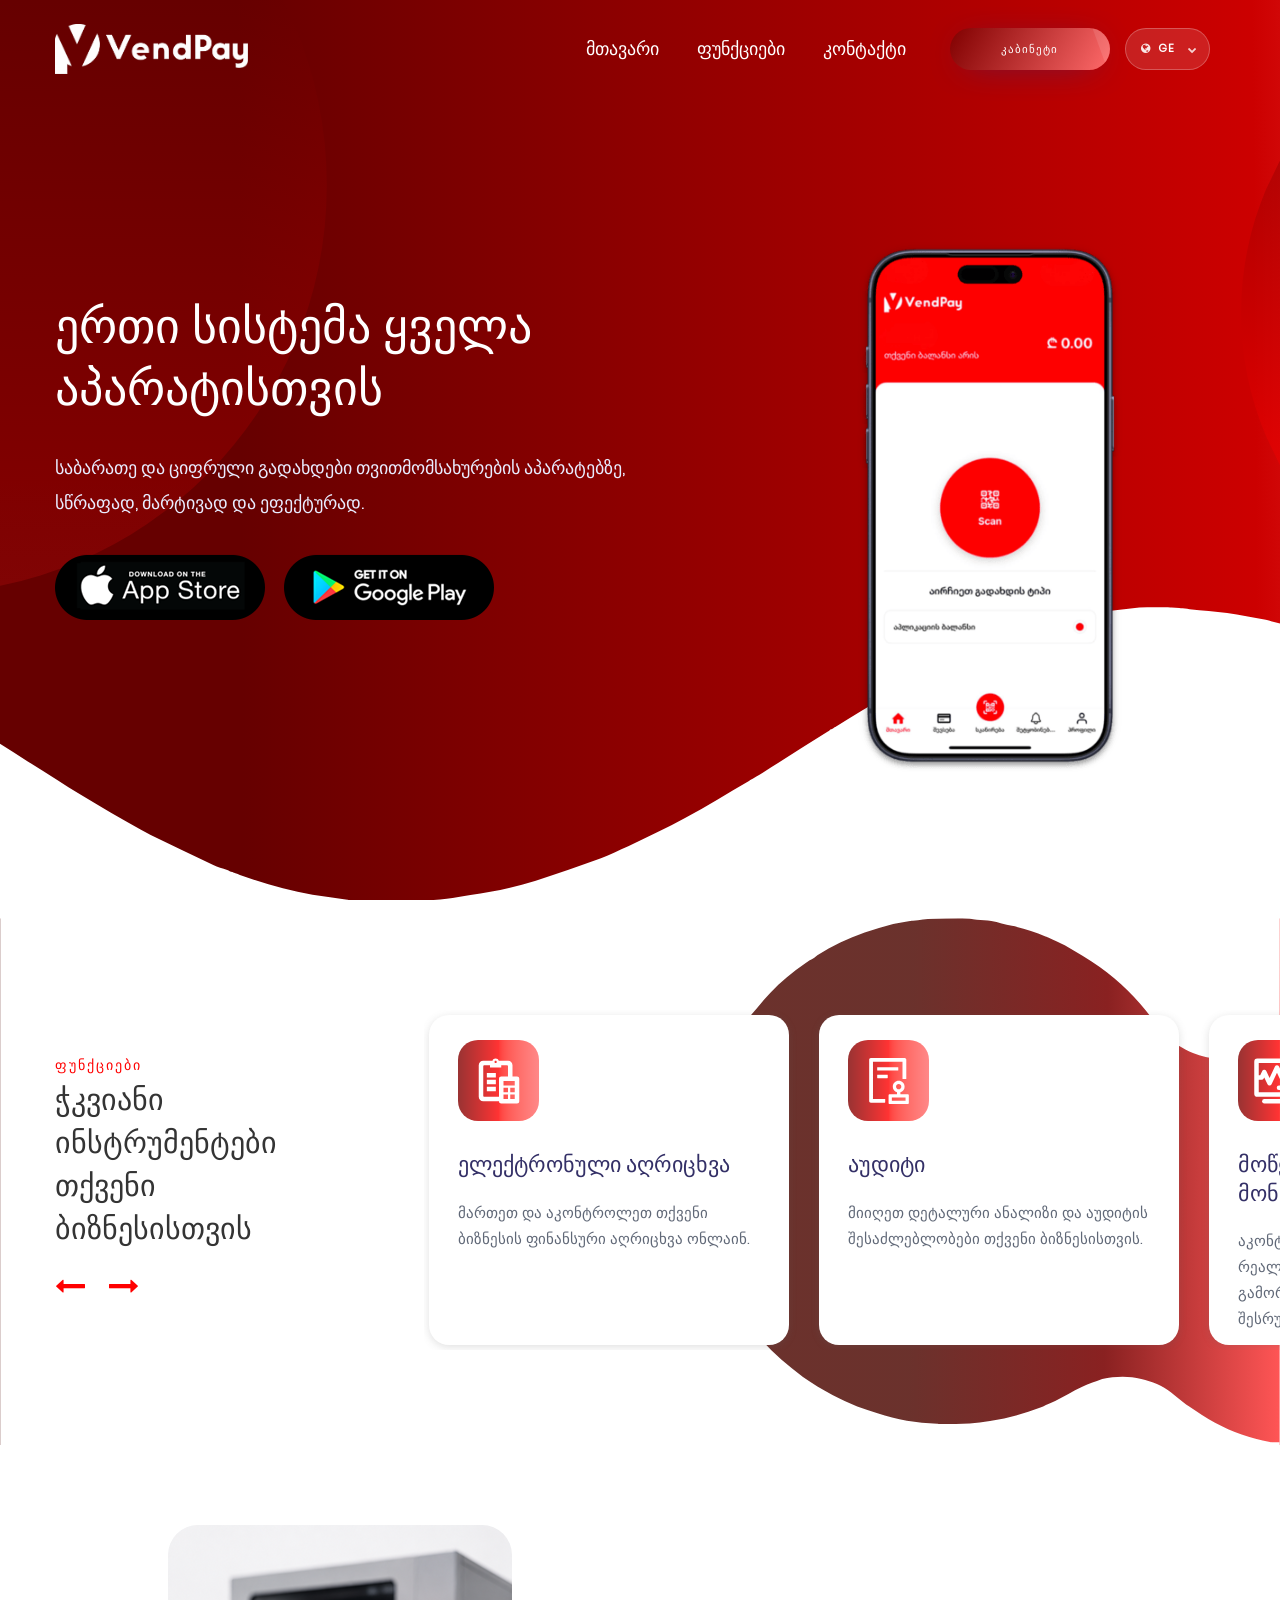
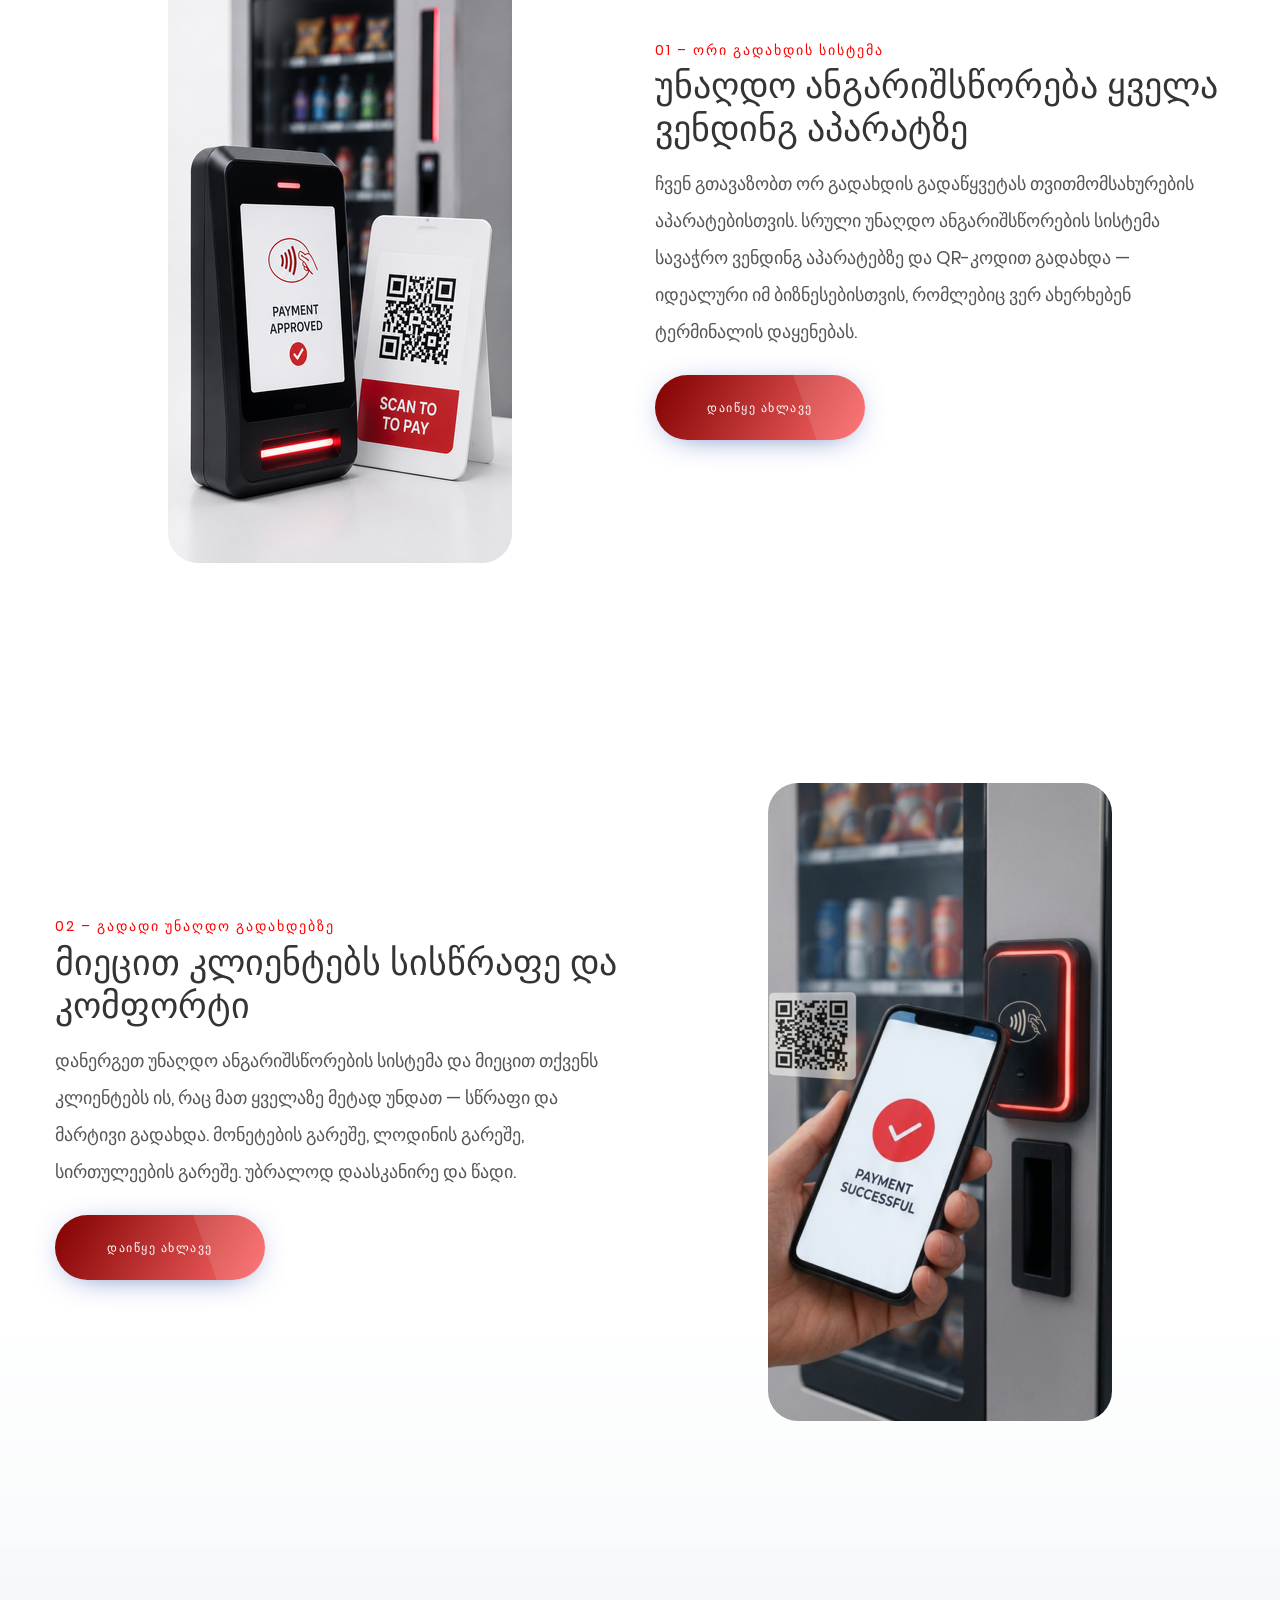
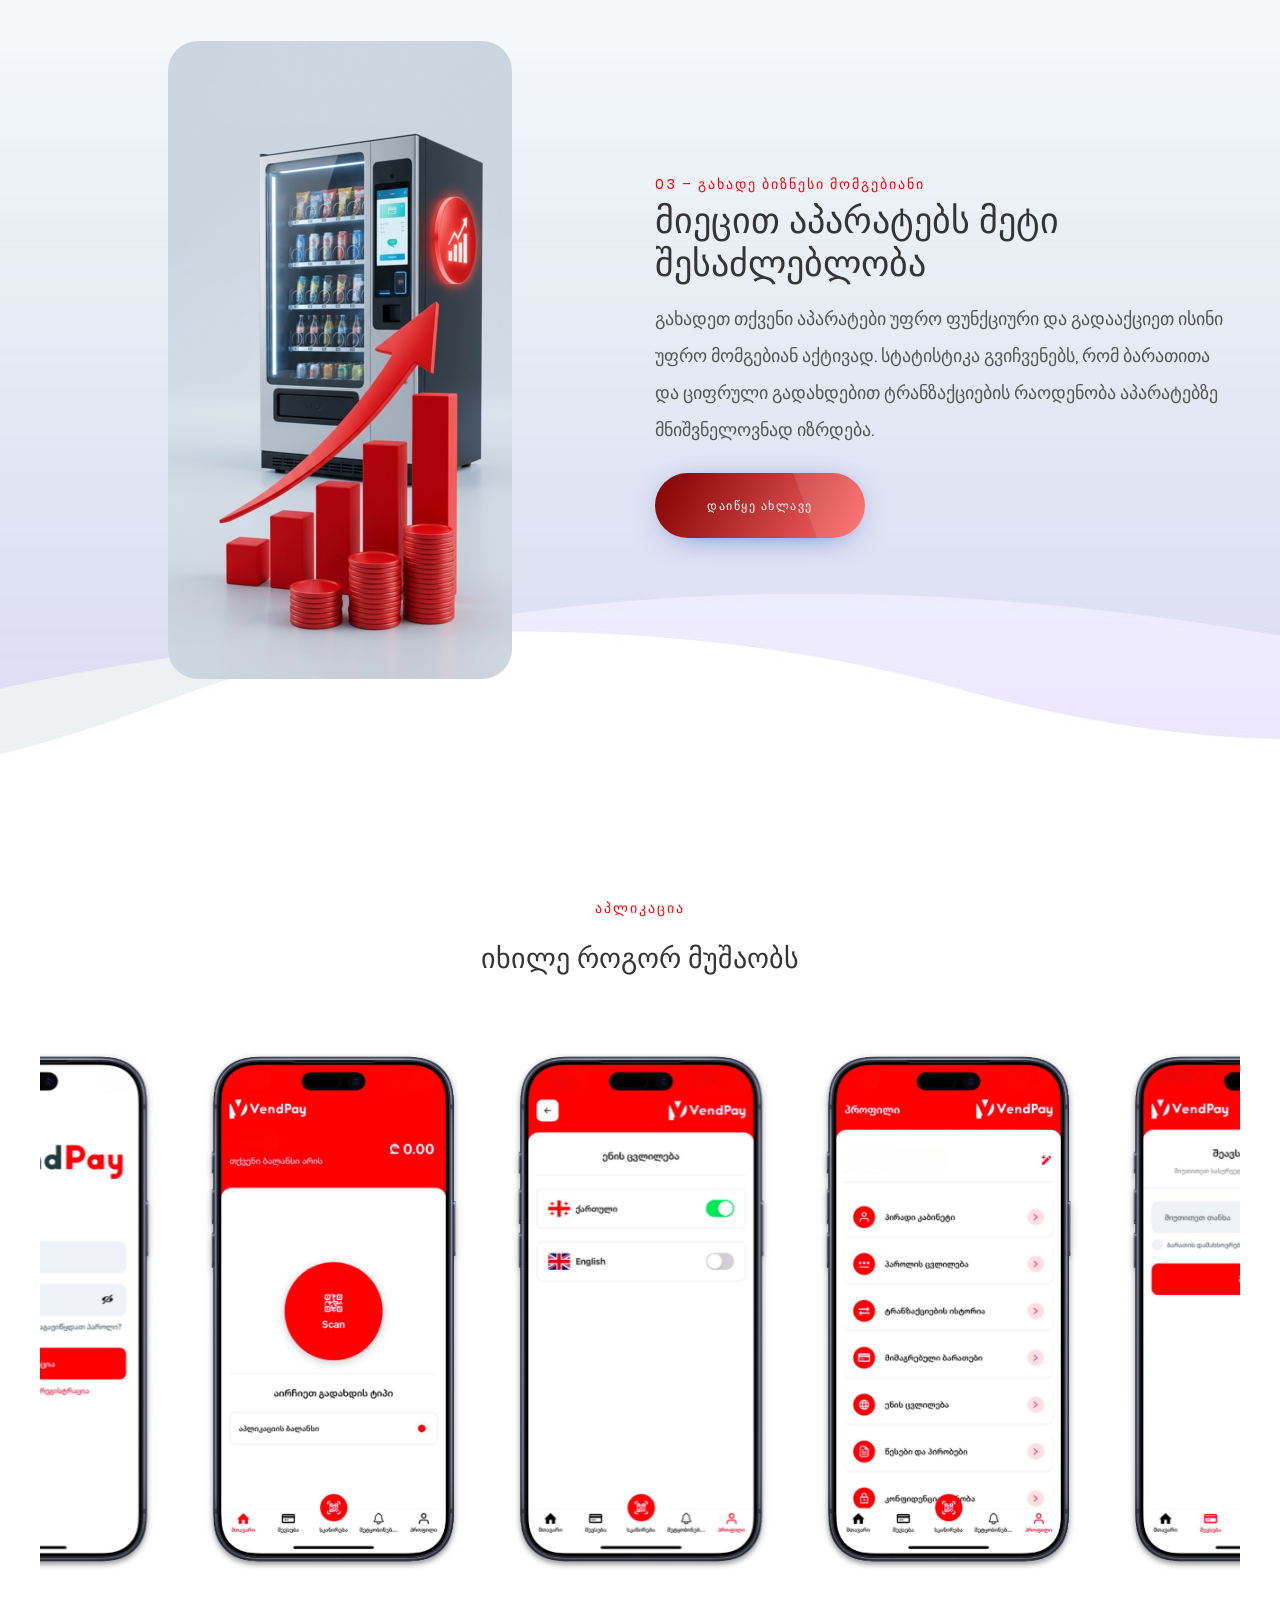
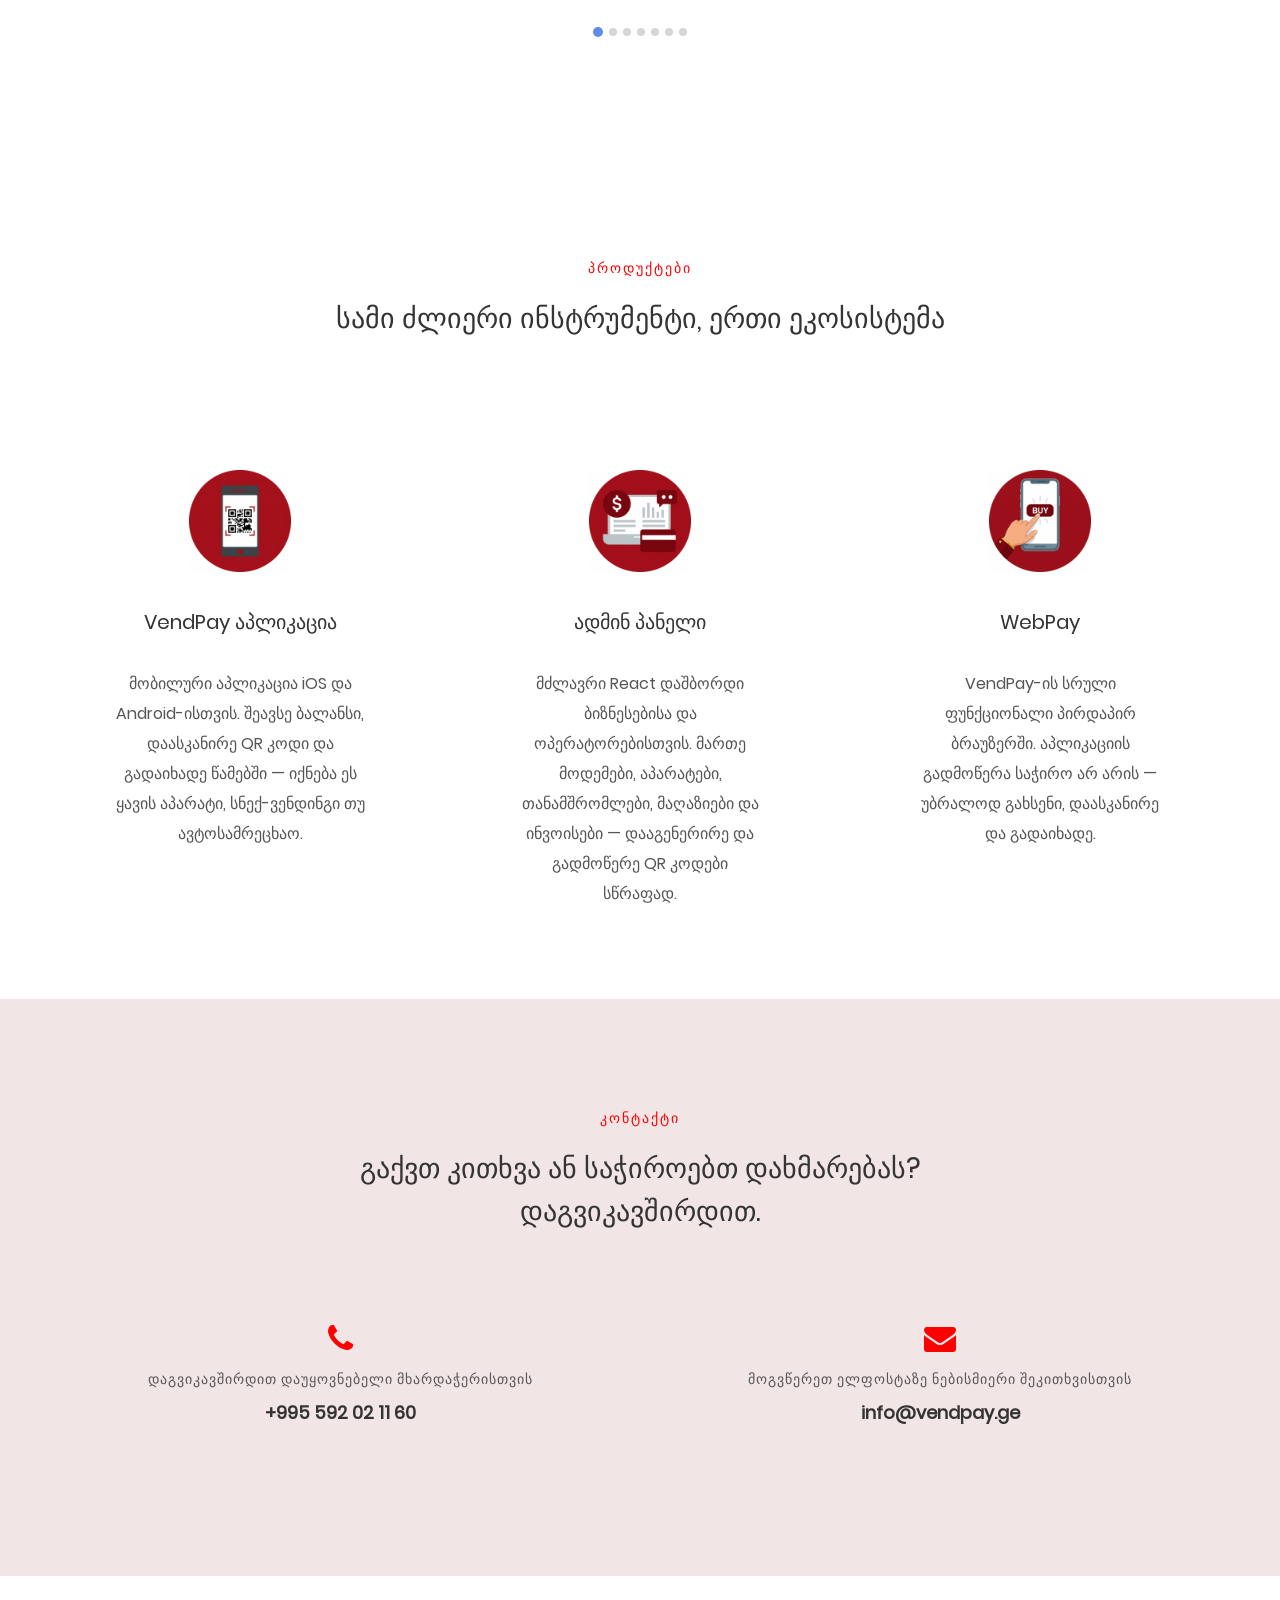
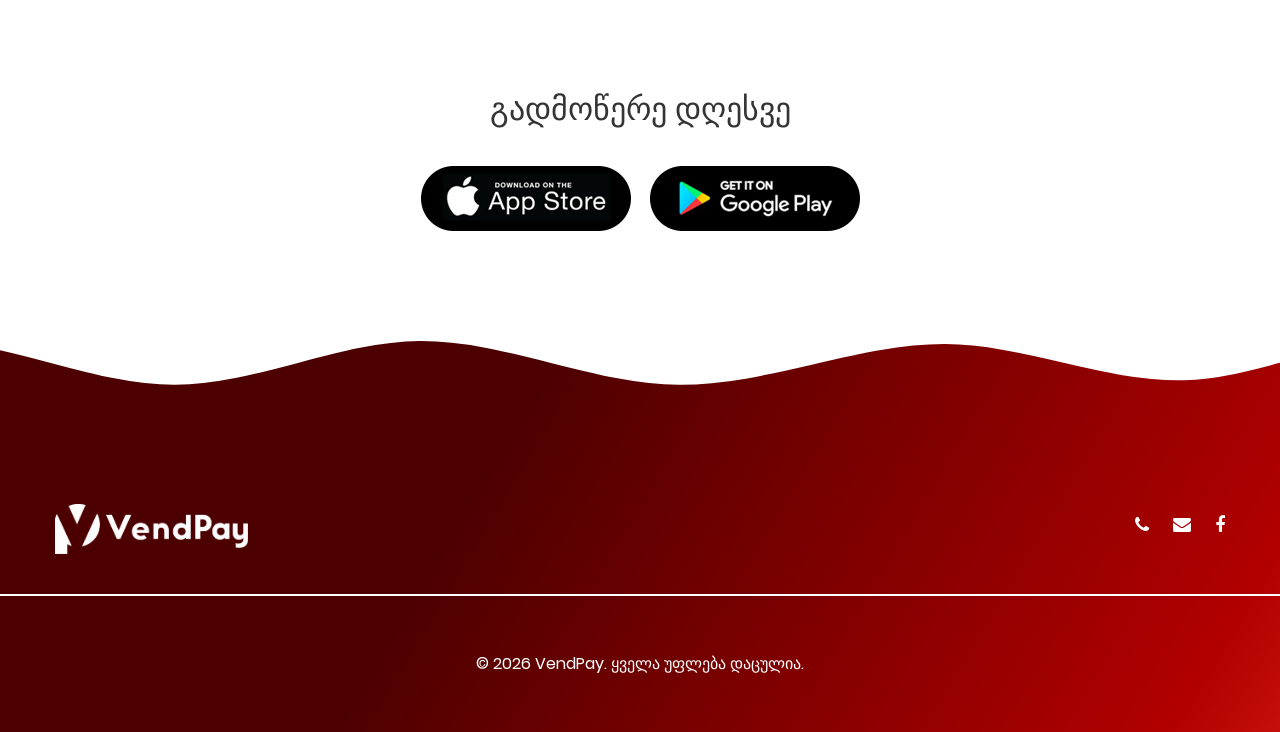
==== commit 21f0ffe5: "finished everything" ====
--- a/index.html
+++ b/index.html
@@ -133,14 +133,16 @@
                   </p>
                   <ul>
                     <li>
-                      <a href="#"><img class="img-fluid ez-animate" src="assets/images/img-appstore.png" alt="VendPay"
-                          data-animation="fadeInUp" /></a>
+                      <a href="https://apps.apple.com/us/app/vendpay/id1562557754" target="_blank"
+                        rel="noopener noreferrer"><img class="img-fluid ez-animate" src="assets/images/img-appstore.png"
+                          alt="VendPay" data-animation="fadeInUp" alt="Download VendPay on the App Store" /></a>
                     </li>
                     <li>
-                      <a href="#"><img class="img-fluid ez-animate" src="assets/images/img-googleplay.png" alt="VendPay"
-                          data-animation="fadeInUp" /></a>
+                      <a href="https://play.google.com/store/apps/details?id=com.UserAcademy.paytovending"
+                        target="_blank" rel="noopener noreferrer"><img class="img-fluid ez-animate"
+                          src="assets/images/img-googleplay.png" alt="VendPay" data-animation="fadeInUp"
+                          alt="Get it on Google Play" /></a>
                     </li>
-
                   </ul>
 
                 </div>
@@ -628,15 +630,17 @@
           <h1 data-translate="download_title">Download Today</h1>
           <ul>
             <li>
-              <a href="#">
+              <a href="https://apps.apple.com/us/app/vendpay/id1562557754" target="_blank" rel="noopener noreferrer">
                 <img class="img-fluid ez-animate" src="assets/images/img-appstore.png" alt="VendPay"
-                  data-animation="fadeInUp" />
+                  data-animation="fadeInUp" alt="Download VendPay on the App Store" />
               </a>
             </li>
+
             <li>
-              <a href="#">
+              <a href="https://play.google.com/store/apps/details?id=com.UserAcademy.paytovending" target="_blank"
+                rel="noopener noreferrer">
                 <img class="img-fluid ez-animate" src="assets/images/img-googleplay.png" alt="VendPay"
-                  data-animation="fadeInUp" />
+                  data-animation="fadeInUp" alt="Get it on Google Play" />
               </a>
             </li>
           </ul>
--- a/assets/css/style.css
+++ b/assets/css/style.css
@@ -1019,17 +1019,17 @@
 .navbar-1 .language-switcher .lang-option:hover,
 .navbar-1 .language-switcher .lang-option:focus {
   background-color: #f8f9fa;
-  color: #3e74f8;
+  color: var(--color-one);
 }
 
 .navbar-1 .language-switcher .lang-option.active {
-  background-color: #3e74f8;
+  background-color: var(--color-two);
   color: #ffffff;
   font-weight: 600;
 }
 
 .navbar-1 .language-switcher .lang-option.active:hover {
-  background-color: #2d5dd6;
+  background-color: var(--color-three);
 }
 
 /**
@@ -1753,6 +1753,7 @@
 #section-subscribe1 {
   padding: 110px 0;
   background: rgba(128, 0, 0, 0.1);
+  margin-top: 20px;
 }
 #section-subscribe1 .title1 {
   margin-bottom: 30px;
